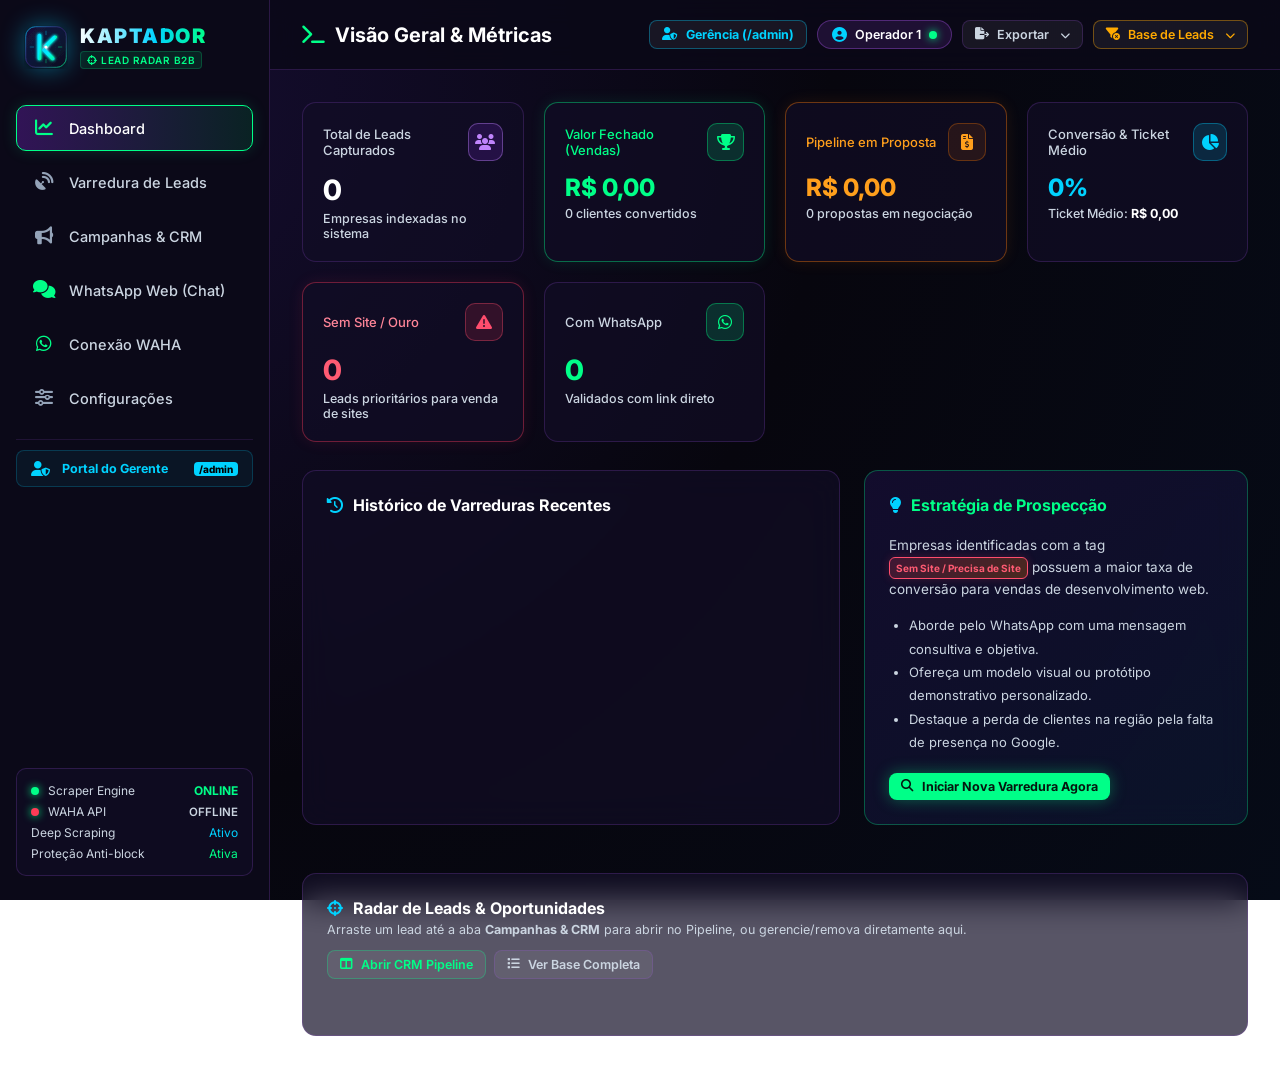
==== templates/index.html @ d781a533 "feat(chat): aprimoramento de busca de telefone e inicio rapido de conversa" ====
<!DOCTYPE html>
<html lang="pt-BR">
<head>
    <meta charset="UTF-8">
    <meta name="viewport" content="width=device-width, initial-scale=1.0, maximum-scale=1.0, user-scalable=no, viewport-fit=cover">
    <title>KAPTADOR | B2B Lead Harvester & Web Sales Engine</title>
    <link rel="icon" type="image/svg+xml" href="/static/img/kaptador-logo.svg">
    <!-- FontAwesome 6 -->
    <link rel="stylesheet" href="https://cdnjs.cloudflare.com/ajax/libs/font-awesome/6.5.1/css/all.min.css">
    <!-- Folha de estilo personalizada -->
    <link rel="stylesheet" href="/static/css/style.css">
</head>
<body>

    <!-- BARRA LATERAL DE NAVEGAÇÃO -->
    <aside class="sidebar">
        <div class="brand">
            <img src="/static/img/kaptador-logo.svg" alt="Logo KAPTADOR" class="brand-logo-img">
            <div class="brand-info">
                <h1>KAPTADOR</h1>
                <span class="brand-badge"><i class="fas fa-crosshairs"></i> LEAD RADAR B2B</span>
            </div>
        </div>

        <ul class="nav-menu">
            <li class="nav-item active" data-tab="dashboard">
                <i class="fas fa-chart-line"></i>
                <span>Dashboard</span>
            </li>
            <li class="nav-item" data-tab="scraper">
                <i class="fas fa-satellite-dish"></i>
                <span>Varredura de Leads</span>
            </li>
            <li class="nav-item" data-tab="campaigns">
                <i class="fas fa-bullhorn"></i>
                <span>Campanhas & CRM</span>
            </li>
            <li class="nav-item" data-tab="chat">
                <i class="fas fa-comments" style="color:var(--neon-green);"></i>
                <span>WhatsApp Web (Chat)</span>
                <span id="chat-nav-badge" style="display:none; margin-left:auto; background:var(--neon-green); color:#000; font-size:10px; font-weight:800; border-radius:10px; padding:1px 6px;">0</span>
            </li>
            <li class="nav-item" data-tab="whatsapp">
                <i class="fab fa-whatsapp" style="color:var(--neon-green);"></i>
                <span>Conexão WAHA</span>
            </li>
            <li class="nav-item" data-tab="settings">
                <i class="fas fa-sliders-h"></i>
                <span>Configurações</span>
            </li>
            <li style="margin-top: 10px; padding-top: 10px; border-top: 1px solid rgba(157,78,221,0.15);">
                <a href="/admin" style="display:flex; align-items:center; gap:12px; padding:10px 14px; color:var(--neon-cyan); text-decoration:none; border-radius:8px; font-weight:700; font-size:12.5px; background:rgba(0,210,255,0.06); border:1px solid rgba(0,210,255,0.2); transition:all 0.2s;" onmouseover="this.style.background='rgba(0,210,255,0.12)'" onmouseout="this.style.background='rgba(0,210,255,0.06)'">
                    <i class="fas fa-user-shield" style="font-size:15px;"></i>
                    <span>Portal do Gerente</span>
                    <span style="margin-left:auto; font-size:10px; background:var(--neon-cyan); color:#000; padding:1px 5px; border-radius:4px; font-weight:800;">/admin</span>
                </a>
            </li>
        </ul>

        <div class="sidebar-status">
            <div class="status-row">
                <span style="color:var(--text-secondary);"><span class="status-dot"></span> Scraper Engine</span>
                <strong style="color:var(--neon-green);">ONLINE</strong>
            </div>
            <div class="status-row">
                <span style="color:var(--text-secondary);"><span class="status-dot" id="waha-sidebar-dot" style="background:#ff3b57;"></span> WAHA API</span>
                <strong id="waha-sidebar-status" style="color:var(--text-secondary); font-size:11.5px; font-weight:600;">OFFLINE</strong>
            </div>
            <div class="status-row">
                <span style="color:var(--text-secondary);">Deep Scraping</span>
                <span style="color:var(--neon-cyan);">Ativo</span>
            </div>
            <div class="status-row">
                <span style="color:var(--text-secondary);">Proteção Anti-block</span>
                <span style="color:var(--neon-green);">Ativa</span>
            </div>
        </div>
    </aside>

    <!-- WRAPPER PRINCIPAL -->
    <div class="main-wrapper">
        
        <!-- TOPBAR -->
        <header class="topbar">
            <div class="page-title">
                <i class="fas fa-terminal"></i>
                <span id="page-title-text">Visão Geral & Métricas</span>
            </div>

            <div class="topbar-actions" style="display: flex; align-items: center; gap: 10px; flex-wrap: wrap;">
                <!-- LINK DIRETO PARA O PORTAL DO GERENTE (/admin) -->
                <a href="/admin" class="btn btn-secondary btn-sm" style="color:var(--neon-cyan); border-color:rgba(0,210,255,0.35); font-weight:700;" title="Acessar Interface do Gerente para gerenciar pessoas e operadores">
                    <i class="fas fa-user-shield"></i> Gerência (/admin)
                </a>

                <!-- PILULA DE OPERADOR ATIVO (CONTA DE USUÁRIO) -->
                <div class="user-pill" id="topbar-user-pill" onclick="openLoginModal()" title="Conta de Operador Ativa (Clique para alternar operador ou alterar senha)">
                    <i class="fas fa-user-circle" style="color:var(--neon-cyan); font-size:15px;"></i>
                    <span id="topbar-user-name">Operador 1</span>
                    <span class="user-status-dot" title="Sessão Ativa"></span>
                </div>

                <!-- DROPDOWN DE EXPORTAÇÃO -->
                <div class="dropdown-container">
                    <button type="button" class="btn btn-secondary btn-sm" onclick="toggleDropdown('export-top-dropdown')">
                        <i class="fas fa-file-export"></i> Exportar <i class="fas fa-chevron-down" style="font-size:10px; margin-left:3px;"></i>
                    </button>
                    <div id="export-top-dropdown" class="dropdown-content">
                        <button type="button" class="dropdown-item" onclick="exportLeads('excel'); closeAllDropdowns();">
                            <i class="fas fa-file-excel" style="color:var(--neon-green);"></i> Exportar Tudo (.xlsx)
                        </button>
                        <button type="button" class="dropdown-item" onclick="exportLeads('csv'); closeAllDropdowns();">
                            <i class="fas fa-file-csv" style="color:var(--neon-cyan);"></i> Exportar Tudo (.csv)
                        </button>
                        <div style="border-top:1px solid rgba(255,255,255,0.08); margin:4px 0;"></div>
                        <button type="button" class="dropdown-item success" onclick="exportClosedLeads('excel'); closeAllDropdowns();">
                            <i class="fas fa-trophy" style="color:var(--neon-green);"></i> <strong>Exportar Fechados (.xlsx)</strong>
                        </button>
                        <button type="button" class="dropdown-item success" onclick="exportClosedLeads('csv'); closeAllDropdowns();">
                            <i class="fas fa-trophy" style="color:var(--neon-cyan);"></i> <strong>Exportar Fechados (.csv)</strong>
                        </button>
                    </div>
                </div>

                <!-- DROPDOWN DE GESTÃO E LIMPEZA DE BASE -->
                <div class="dropdown-container">
                    <button type="button" class="btn btn-secondary btn-sm" style="color:#ffaa00; border-color:rgba(255,170,0,0.4);" onclick="toggleDropdown('cleanup-top-dropdown')">
                        <i class="fas fa-filter-circle-xmark"></i> Base de Leads <i class="fas fa-chevron-down" style="font-size:10px; margin-left:3px;"></i>
                    </button>
                    <div id="cleanup-top-dropdown" class="dropdown-content">
                        <button type="button" class="dropdown-item success" onclick="openCleanupModal('keep_closed'); closeAllDropdowns();">
                            <i class="fas fa-shield-alt" style="color:var(--neon-green);"></i> <strong>Salvar Só Fechados</strong> (Limpar outros)
                        </button>
                        <button type="button" class="dropdown-item" onclick="openCleanupModal('keep_new'); closeAllDropdowns();">
                            <i class="fas fa-sparkles" style="color:var(--neon-cyan);"></i> <strong>Manter Apenas Novos</strong>
                        </button>
                        <div style="border-top:1px solid rgba(255,255,255,0.08); margin:4px 0;"></div>
                        <button type="button" class="dropdown-item danger" onclick="openCleanupModal('all'); closeAllDropdowns();">
                            <i class="fas fa-trash-alt" style="color:#ff5b73;"></i> Limpar Todos os Leads
                        </button>
                    </div>
                </div>
            </div>
        </header>

        <!-- CONTAINER PRINCIPAL DAS TELAS -->
        <main class="content-container">

            <!-- 1. ABA DASHBOARD -->
            <section id="tab-dashboard" class="tab-content active">
                <!-- GRID DE MÉTRICAS -->
                <div class="stats-grid" style="grid-template-columns: repeat(auto-fit, minmax(210px, 1fr));">
                    <div class="stat-card">
                        <div class="stat-card-header">
                            <span class="stat-label">Total de Leads Capturados</span>
                            <div class="stat-icon purple"><i class="fas fa-users"></i></div>
                        </div>
                        <div class="stat-value" id="stat-total-leads">0</div>
                        <div class="stat-desc">Empresas indexadas no sistema</div>
                    </div>

                    <!-- CARD DE VALOR DOS FECHADOS / FATURAMENTO -->
                    <div class="stat-card" style="border-color: rgba(0, 255, 136, 0.4); box-shadow: 0 0 15px rgba(0, 255, 136, 0.1);">
                        <div class="stat-card-header">
                            <span class="stat-label" style="color:var(--neon-green);">Valor Fechado (Vendas)</span>
                            <div class="stat-icon green"><i class="fas fa-trophy"></i></div>
                        </div>
                        <div class="stat-value" id="stat-total-fechado-valor" style="color:var(--neon-green); font-size: 24px;">R$ 0,00</div>
                        <div class="stat-desc">
                            <span id="stat-leads-fechado-count">0</span> clientes convertidos
                        </div>
                    </div>

                    <!-- CARD DE PIPELINE EM PROPOSTA -->
                    <div class="stat-card" style="border-color: rgba(255, 123, 0, 0.4); box-shadow: 0 0 15px rgba(255, 123, 0, 0.1);">
                        <div class="stat-card-header">
                            <span class="stat-label" style="color:var(--alert-orange);">Pipeline em Proposta</span>
                            <div class="stat-icon red" style="background: rgba(255, 123, 0, 0.1); border-color: rgba(255, 123, 0, 0.3);"><i class="fas fa-file-invoice-dollar" style="color:var(--alert-orange);"></i></div>
                        </div>
                        <div class="stat-value" id="stat-total-proposta-valor" style="color:var(--alert-orange); font-size: 24px;">R$ 0,00</div>
                        <div class="stat-desc">
                            <span id="stat-leads-proposta-count">0</span> propostas em negociação
                        </div>
                    </div>

                    <!-- TAXA DE CONVERSÃO & TICKET MÉDIO -->
                    <div class="stat-card">
                        <div class="stat-card-header">
                            <span class="stat-label">Conversão & Ticket Médio</span>
                            <div class="stat-icon cyan"><i class="fas fa-chart-pie"></i></div>
                        </div>
                        <div class="stat-value" id="stat-conversion-rate" style="color:var(--neon-cyan); font-size: 24px;">0%</div>
                        <div class="stat-desc">
                            Ticket Médio: <strong id="stat-avg-ticket" style="color:#fff;">R$ 0,00</strong>
                        </div>
                    </div>

                    <div class="stat-card" style="border-color: rgba(255, 59, 87, 0.4); box-shadow: 0 0 15px rgba(255, 59, 87, 0.1);">
                        <div class="stat-card-header">
                            <span class="stat-label" style="color:#ff8598;">Sem Site / Ouro</span>
                            <div class="stat-icon red"><i class="fas fa-exclamation-triangle"></i></div>
                        </div>
                        <div class="stat-value" id="stat-no-website" style="color:#ff5b73;">0</div>
                        <div class="stat-desc">Leads prioritários para venda de sites</div>
                    </div>

                    <div class="stat-card">
                        <div class="stat-card-header">
                            <span class="stat-label">Com WhatsApp</span>
                            <div class="stat-icon green"><i class="fab fa-whatsapp"></i></div>
                        </div>
                        <div class="stat-value" id="stat-with-whatsapp" style="color:var(--neon-green);">0</div>
                        <div class="stat-desc">Validados com link direto</div>
                    </div>
                </div>

                <div style="display: grid; grid-template-columns: 1.4fr 1fr; gap: 24px;">
                    <!-- HISTÓRICO DE VARREDURAS -->
                    <div class="card">
                        <div class="card-header">
                            <div class="card-title">
                                <i class="fas fa-history"></i> Histórico de Varreduras Recentes
                            </div>
                        </div>
                        <div id="recent-scans-list">
                            <!-- Injetado via JS -->
                        </div>
                    </div>

                    <!-- CARD DE ORIENTAÇÃO DE PROSPECÇÃO -->
                    <div class="card" style="background: linear-gradient(145deg, rgba(22, 14, 52, 0.8), rgba(11, 21, 45, 0.8)); border-color: rgba(0, 255, 136, 0.3);">
                        <div class="card-header">
                            <div class="card-title" style="color: var(--neon-green);">
                                <i class="fas fa-lightbulb"></i> Estratégia de Prospecção
                            </div>
                        </div>
                        <p style="font-size: 13.5px; line-height: 1.6; color: var(--text-secondary); margin-bottom: 14px;">
                            Empresas identificadas com a tag <span class="badge-no-site" style="font-size:10px; padding:2px 6px;">Sem Site / Precisa de Site</span> possuem a maior taxa de conversão para vendas de desenvolvimento web.
                        </p>
                        <ul style="font-size: 13px; color: var(--text-secondary); line-height: 1.8; padding-left: 20px;">
                            <li>Aborde pelo WhatsApp com uma mensagem consultiva e objetiva.</li>
                            <li>Ofereça um modelo visual ou protótipo demonstrativo personalizado.</li>
                            <li>Destaque a perda de clientes na região pela falta de presença no Google.</li>
                        </ul>
                        <div style="margin-top: 18px;">
                            <button class="btn btn-neon btn-sm" onclick="document.querySelector('[data-tab=\'scraper\']').click()">
                                <i class="fas fa-search"></i> Iniciar Nova Varredura Agora
                            </button>
                        </div>
                    </div>
                </div>

                <!-- RADAR DE LEADS & ACESSO RÁPIDO AO PIPELINE (ARRASTAR PARA O CRM / GERENCIAR / REMOVER) -->
                <div class="card" style="margin-top: 24px;">
                    <div class="card-header" style="display:flex; justify-content:space-between; align-items:center; flex-wrap:wrap; gap:12px;">
                        <div>
                            <div class="card-title">
                                <i class="fas fa-crosshairs" style="color:var(--neon-cyan);"></i> Radar de Leads & Oportunidades
                            </div>
                            <span style="font-size: 12.5px; color: var(--text-secondary);">
                                Arraste um lead até a aba <strong>Campanhas & CRM</strong> para abrir no Pipeline, ou gerencie/remova diretamente aqui.
                            </span>
                        </div>
                        <div style="display:flex; gap:8px; align-items:center;">
                            <button type="button" class="btn btn-secondary btn-sm" onclick="switchTab('campaigns')" style="color:var(--neon-green); border-color:rgba(0,255,136,0.3);">
                                <i class="fas fa-columns"></i> Abrir CRM Pipeline
                            </button>
                            <button type="button" class="btn btn-secondary btn-sm" onclick="switchTab('scraper')">
                                <i class="fas fa-list"></i> Ver Base Completa
                            </button>
                        </div>
                    </div>
                    
                    <div id="dashboard-leads-grid" class="dashboard-leads-container">
                        <!-- Injetado dinamicamente via JS -->
                    </div>
                </div>
            </section>

            <!-- 2. ABA VARREDURA DE LEADS -->
            <section id="tab-scraper" class="tab-content">
                <!-- FORMULÁRIO DE BUSCA -->
                <div class="card">
                    <div class="card-header">
                        <div class="card-title">
                            <i class="fas fa-crosshairs"></i> Configuração da Varredura de Mercado
                        </div>
                        <span style="font-size: 12px; color: var(--neon-green); font-family: var(--font-mono);">
                            <i class="fas fa-network-wired"></i> Deep Scraping Ativo
                        </span>
                    </div>

                    <form id="scan-form">
                        <div class="search-form-grid" style="grid-template-columns: 1fr 140px 1.1fr 110px 160px;">
                            <div class="form-group">
                                <label class="form-label" for="niche-input">
                                    <i class="fas fa-tag"></i> Nicho de Mercado
                                </label>
                                <input type="text" id="niche-input" class="form-control" placeholder="ex: Academias, Clínicas, Advogados" required>
                            </div>

                            <div class="form-group">
                                <label class="form-label" for="cep-input">
                                    <i class="fas fa-mail-bulk" style="color:var(--neon-cyan);"></i> CEP (Opcional)
                                </label>
                                <input type="text" id="cep-input" class="form-control" placeholder="12245-000" maxlength="9" inputmode="numeric" pattern="[0-9]*">
                            </div>

                            <div class="form-group">
                                <label class="form-label" for="location-input">
                                    <i class="fas fa-map-marker-alt"></i> Cidade / Estado
                                </label>
                                <input type="text" id="location-input" class="form-control" placeholder="ex: São José dos Campos - SP" required>
                            </div>

                            <div class="form-group">
                                <label class="form-label" for="max-leads-select">
                                    <i class="fas fa-list-ol"></i> Qtd.
                                </label>
                                <select id="max-leads-select" class="form-control">
                                    <option value="10">10</option>
                                    <option value="15" selected>15</option>
                                    <option value="25">25</option>
                                    <option value="40">40</option>
                                </select>
                            </div>

                            <div class="form-group">
                                <button type="submit" id="start-scan-btn" class="btn btn-neon" style="height: 45px; width: 100%;">
                                    <i class="fas fa-bolt"></i> VARREDURA
                                </button>
                            </div>
                        </div>

                        <!-- BADGE DE RESOLUÇÃO DO CEP / CIDADE -->
                        <div id="cep-resolved-badge" style="display:none; margin-top: 12px; padding: 8px 12px; background: rgba(0, 255, 136, 0.1); border: 1px solid rgba(0, 255, 136, 0.3); border-radius: 8px; font-size: 12.5px; color: var(--neon-green);">
                            <i class="fas fa-check-circle"></i> <span id="cep-resolved-text"></span>
                        </div>
                    </form>

                    <!-- OPÇÃO DE IMPORTAR DIRETO DO INSTANT DATA SCRAPER -->
                    <div style="margin-top: 14px; padding-top: 12px; border-top: 1px dashed rgba(157, 78, 221, 0.2); display: flex; align-items: center; justify-content: space-between;">
                        <span style="font-size: 12.5px; color: var(--text-secondary);">
                            <i class="fas fa-file-import" style="color:var(--neon-cyan);"></i> Já raspou no Chrome com o <strong>Instant Data Scraper</strong>?
                        </span>
                        <button type="button" class="btn btn-secondary btn-sm" onclick="openImportModal()">
                            <i class="fas fa-paste"></i> Colar ou Importar CSV do Instant Data Scraper
                        </button>
                    </div>

                    <!-- PAINEL DE PROGRESSO EM TEMPO REAL -->
                    <div id="progress-panel" class="progress-panel">
                        <div class="progress-header">
                            <div id="progress-status-text" class="progress-status-text">
                                <i class="fas fa-satellite-dish fa-spin"></i> Inicializando radar de varredura...
                            </div>
                            <div id="progress-percent-text" class="progress-percent">0%</div>
                        </div>

                        <div class="progress-bar-container">
                            <div id="progress-bar-fill" class="progress-bar-fill"></div>
                        </div>

                        <!-- TERMINAL DE LOGS -->
                        <div id="terminal-logs" class="terminal-console">
                            <!-- Linhas inseridas pelo SSE -->
                        </div>
                    </div>
                </div>

                <!-- TABELA DE RESULTADOS DOS LEADS -->
                <div class="card">
                    <div class="card-header">
                        <div class="card-title">
                            <i class="fas fa-table"></i> Leads Capturados
                            <span id="table-count-badge" class="brand-badge" style="margin-left: 8px;">0 encontrados</span>
                        </div>
                        <div style="display: flex; gap: 8px; flex-wrap: wrap;">
                            <button class="btn btn-secondary btn-sm" style="color:var(--neon-cyan); border-color: rgba(0, 210, 255, 0.4);" onclick="openExecutiveReportModal()">
                                <i class="fas fa-file-invoice"></i> Relatório Executivo
                            </button>
                            <button class="btn btn-secondary btn-sm" style="color:var(--neon-green); border-color: rgba(0, 255, 136, 0.4);" onclick="exportClosedLeads('excel')">
                                <i class="fas fa-trophy"></i> Exportar Fechados
                            </button>
                            <button class="btn btn-secondary btn-sm" onclick="exportLeads('excel')">
                                <i class="fas fa-file-excel"></i> Exportar Tudo
                            </button>
                            <button class="btn btn-secondary btn-sm" style="color:#ffaa00; border-color: rgba(255, 170, 0, 0.4);" onclick="openCleanupModal('keep_closed')">
                                <i class="fas fa-shield-alt"></i> Salvar Só Fechados
                            </button>
                            <button class="btn btn-secondary btn-sm" style="color:#ff5b73; border-color: rgba(255, 91, 115, 0.4);" onclick="openCleanupModal('all')">
                                <i class="fas fa-trash-alt"></i> Limpar Dados
                            </button>
                        </div>
                    </div>

                    <!-- BARRA DE FILTROS E PESQUISA -->
                    <div class="table-filters-bar">
                        <div class="filter-buttons" style="flex-wrap: wrap;">
                            <button class="filter-btn active" data-filter="all">Todos os Leads</button>
                            <button class="filter-btn" data-filter="no-site" style="border-color: rgba(255, 59, 87, 0.4);">
                                <i class="fas fa-fire" style="color:var(--alert-red);"></i> Sem Site
                            </button>
                            <button class="filter-btn" data-filter="whatsapp">
                                <i class="fab fa-whatsapp" style="color:var(--neon-green);"></i> Com WhatsApp
                            </button>
                            <button class="filter-btn" data-filter="proposta" style="border-color: rgba(255, 123, 0, 0.4);">
                                <i class="fas fa-file-invoice-dollar" style="color:var(--alert-orange);"></i> Em Proposta
                            </button>
                            <button class="filter-btn" data-filter="fechado" style="border-color: rgba(0, 255, 136, 0.4);">
                                <i class="fas fa-trophy" style="color:var(--neon-green);"></i> Fechados
                            </button>
                            <button class="filter-btn" data-filter="my-leads" style="border-color: rgba(0, 210, 255, 0.4);">
                                <i class="fas fa-user-check" style="color:var(--neon-cyan);"></i> Meus Leads
                            </button>
                            <button class="filter-btn" data-filter="photos">
                                <i class="fas fa-camera" style="color:var(--neon-cyan);"></i> Com Fotos
                            </button>
                            <button class="filter-btn" data-filter="email">
                                <i class="fas fa-envelope" style="color:var(--neon-cyan);"></i> Com E-mail
                            </button>
                            <select id="table-operator-filter" class="form-control" style="width: auto; padding: 4px 8px; font-size: 11.5px; height: 32px;" onchange="applyFiltersAndRender()">
                                <option value="all">👤 Todos Operadores</option>
                            </select>
                        </div>

                        <div class="search-box">
                            <i class="fas fa-search"></i>
                            <input type="text" id="table-search-input" placeholder="Filtrar por nome, telefone, valor ou operador...">
                        </div>
                    </div>

                    <!-- BARRA DE AÇÕES EM MASSA -->
                    <div id="table-bulk-bar" style="display: flex; align-items: center; justify-content: space-between; padding: 10px 16px; background: rgba(0, 255, 136, 0.05); border: 1px solid rgba(0, 255, 136, 0.2); border-radius: 8px; margin-bottom: 12px;">
                        <div style="display: flex; align-items: center; gap: 12px; font-size: 13px;">
                            <span style="color: var(--text-secondary);">Selecionados: <strong id="selected-leads-count" style="color: var(--neon-green); font-size: 14px;">0</strong></span>
                            <button type="button" class="btn btn-secondary btn-sm" onclick="selectAllLeads(true)">
                                <i class="fas fa-check-square"></i> Marcar Todos
                            </button>
                            <button type="button" class="btn btn-secondary btn-sm" onclick="selectAllLeads(false)">
                                <i class="fas fa-square"></i> Desmarcar
                            </button>
                        </div>
                        <div style="display: flex; gap: 10px;">
                            <button type="button" id="btn-bulk-whatsapp" class="btn btn-neon btn-sm" onclick="handleBulkSendAction(this)">
                                <i class="fab fa-whatsapp"></i> Disparar WhatsApp em Massa (<span id="bulk-btn-count">0</span>)
                            </button>
                        </div>
                    </div>

                    <!-- TABELA (DESKTOP) -->
                    <div class="leads-table-container">
                        <table class="leads-table">
                            <thead>
                                <tr>
                                    <th style="width: 40px; text-align: center;">
                                        <input type="checkbox" id="th-select-all" class="lead-select-checkbox" onchange="toggleSelectAllRows(this)" title="Selecionar Todos">
                                    </th>
                                    <th>Empresa</th>
                                    <th>WhatsApp</th>
                                    <th>Telefone</th>
                                    <th>Valor (R$)</th>
                                    <th>Responsável</th>
                                    <th>Site Oficial</th>
                                    <th>Google / Maps</th>
                                    <th>Ações</th>
                                </tr>
                            </thead>
                            <tbody id="leads-table-body">
                                <!-- Injetado via JS -->
                            </tbody>
                        </table>
                    </div>

                    <!-- CARDS DE LEADS PARA CELULAR (MOBILE) -->
                    <div id="leads-mobile-cards" class="leads-mobile-cards-container">
                        <!-- Injetado via JS no mobile -->
                    </div>
                </div>
            </section>

            <!-- 3. ABA CAMPANHAS / CRM -->
            <section id="tab-campaigns" class="tab-content">
                <div class="card">
                    <div class="card-header">
                        <div class="card-title">
                            <i class="fas fa-columns"></i> Pipeline de Prospecção & Vendas (CRM Kanban)
                        </div>
                        <span style="font-size: 13px; color: var(--text-secondary);">
                            Gerencie valores de fechamento, propostas e atribuição de leads entre os 2 operadores.
                        </span>
                    </div>

                    <!-- STRIP DE KPIS FINANCEIROS NO CRM KANBAN -->
                    <div class="kanban-financial-strip">
                        <div class="kanban-fin-card" style="border-left: 4px solid var(--neon-green);">
                            <div>
                                <div class="kanban-fin-label">Vendas Fechadas (Receita)</div>
                                <div class="kanban-fin-val" id="kanban-total-fechado" style="color:var(--neon-green);">R$ 0,00</div>
                            </div>
                            <i class="fas fa-trophy" style="font-size: 24px; color: var(--neon-green); opacity: 0.8;"></i>
                        </div>
                        <div class="kanban-fin-card" style="border-left: 4px solid var(--alert-orange);">
                            <div>
                                <div class="kanban-fin-label">Pipeline em Proposta</div>
                                <div class="kanban-fin-val" id="kanban-total-proposta" style="color:var(--alert-orange);">R$ 0,00</div>
                            </div>
                            <i class="fas fa-file-invoice-dollar" style="font-size: 24px; color: var(--alert-orange); opacity: 0.8;"></i>
                        </div>
                        <div class="kanban-fin-card" style="border-left: 4px solid var(--neon-cyan);">
                            <div>
                                <div class="kanban-fin-label">Ticket Médio dos Fechados</div>
                                <div class="kanban-fin-val" id="kanban-avg-ticket" style="color:var(--neon-cyan);">R$ 0,00</div>
                            </div>
                            <i class="fas fa-calculator" style="font-size: 24px; color: var(--neon-cyan); opacity: 0.8;"></i>
                        </div>
                        <div class="kanban-fin-card" style="border-left: 4px solid var(--purple-light);">
                            <div>
                                <div class="kanban-fin-label">Taxa de Conversão</div>
                                <div class="kanban-fin-val" id="kanban-conversion-rate" style="color:#c084fc;">0%</div>
                            </div>
                            <i class="fas fa-chart-line" style="font-size: 24px; color: var(--purple-light); opacity: 0.8;"></i>
                        </div>
                    </div>

                    <!-- BARRA DE PESQUISA & FILTROS DO KANBAN -->
                    <div style="display: flex; gap: 12px; align-items: center; justify-content: space-between; flex-wrap: wrap; margin-bottom: 14px;">
                        <div style="display: flex; gap: 10px; align-items: center; flex: 1; min-width: 260px;">
                            <div style="position: relative; flex: 1; max-width: 320px;">
                                <i class="fas fa-search" style="position: absolute; left: 12px; top: 11px; color: var(--text-secondary); font-size: 13px;"></i>
                                <input type="text" id="kanban-search-input" class="form-control" style="padding-left: 36px; font-size: 13px;" placeholder="Buscar empresa no Kanban..." oninput="filterKanbanCards()">
                            </div>
                            <select id="kanban-operator-filter" class="form-control" style="width: auto; font-size: 12.5px; padding: 7px 12px;" onchange="filterKanbanCards()">
                                <option value="all">Todos os Operadores</option>
                            </select>
                            <button type="button" id="kanban-btn-no-site" class="btn btn-secondary btn-sm" onclick="toggleKanbanNoSiteFilter()" style="font-size: 12px;">
                                <i class="fas fa-filter"></i> Só Sem Site
                            </button>
                        </div>
                        <div style="font-size: 12px; color: var(--text-secondary); font-weight: 500; display: flex; align-items: center; gap: 6px;">
                            <i class="fas fa-info-circle" style="color:var(--neon-cyan);"></i>
                            <span>Arraste os cards entre as colunas do funil ou para a lixeira.</span>
                        </div>
                    </div>

                    <!-- ZONA DE REMOÇÃO VIA DRAG AND DROP -->
                    <div id="kanban-trash-dropzone" class="kanban-trash-zone" 
                         ondragover="onTrashDragOver(event)" 
                         ondragleave="onTrashDragLeave(event)" 
                         ondrop="onTrashDrop(event)">
                        <i class="fas fa-trash-alt"></i>
                        <span>Arraste um lead até aqui para <strong>Remover da Lista</strong></span>
                    </div>

                    <div id="kanban-container" class="kanban-grid">
                        <!-- Colunas injetadas via JS -->
                    </div>
                </div>
            </section>

            <!-- 3.5. ABA WHATSAPP WEB & CENTRAL MULTI-CANAL -->
            <section id="tab-chat" class="tab-content">
                <div class="whatsapp-web-container">
                    <!-- COLUNA LATERAL DE CONVERSAS (WHATSAPP WEB LIST) -->
                    <aside class="chat-sidebar">
                        <!-- BARRA SUPERIOR DO OPERADOR -->
                        <div class="chat-sidebar-header">
                            <div style="display:flex; align-items:center; gap:10px;">
                                <div class="chat-user-avatar">
                                    <i class="fas fa-user-tie"></i>
                                    <span class="chat-status-dot online" title="Operador Conectado"></span>
                                </div>
                                <div>
                                    <div style="font-weight:700; font-size:13.5px; color:#fff;" id="chat-current-operator">Operador</div>
                                    <div style="font-size:11px; color:var(--neon-green); display:flex; align-items:center; gap:4px;">
                                        <span id="chat-waha-indicator">🟢 WAHA Pronto</span>
                                    </div>
                                </div>
                            </div>
                            <div style="display:flex; gap:6px; align-items:center;">
                                <button type="button" class="btn btn-neon btn-sm" onclick="openNewChatModal()" title="Iniciar Conversa com Qualquer Número (Seu número, esposa, etc.)" style="font-weight:700; padding:6px 12px; font-size:12px;">
                                    <i class="fas fa-plus"></i> Nova Conversa
                                </button>
                                <button type="button" class="btn btn-secondary btn-icon" onclick="loadChatConversations()" title="Recarregar Conversas" style="width:34px; height:34px; padding:0;">
                                    <i class="fas fa-sync-alt"></i>
                                </button>
                            </div>
                        </div>

                        <!-- BARRA DE PESQUISA -->
                        <div class="chat-search-bar">
                            <div class="chat-search-input-wrapper">
                                <i class="fas fa-search" style="color:var(--text-secondary);"></i>
                                <input type="text" id="chat-search-input" placeholder="Buscar conversa, empresa ou número..." oninput="handleChatSearch(this.value)" onkeydown="handleChatSearchKeyDown(event, this.value)">
                                <button type="button" id="chat-search-clear" onclick="clearChatSearch()" style="display:none; background:none; border:none; color:var(--text-secondary); cursor:pointer;"><i class="fas fa-times"></i></button>
                            </div>
                        </div>

                        <!-- FILTROS RÁPIDOS EM PÍLULAS -->
                        <div class="chat-filter-pills">
                            <button type="button" class="chat-filter-pill active" onclick="setChatFilter('all', this)">Todos (<span id="chat-count-all">0</span>)</button>
                            <button type="button" class="chat-filter-pill" onclick="setChatFilter('has_messages', this)">Conversas (<span id="chat-count-messages">0</span>)</button>
                            <button type="button" class="chat-filter-pill" onclick="setChatFilter('whatsapp', this)"><i class="fab fa-whatsapp" style="color:var(--neon-green);"></i> WA</button>
                            <button type="button" class="chat-filter-pill" onclick="setChatFilter('email', this)"><i class="fas fa-envelope" style="color:var(--neon-cyan);"></i> E-mail</button>
                            <button type="button" class="chat-filter-pill" onclick="setChatFilter('clients', this)">🏆 Fechados</button>
                        </div>

                        <!-- LISTA DE CONVERSAS (SCROLLABLE) -->
                        <div class="chat-conversation-list" id="chat-conversation-list">
                            <!-- Injetado dinamicamente via JS -->
                            <div style="text-align:center; padding:40px 10px; color:var(--text-secondary);">
                                <i class="fas fa-spinner fa-spin" style="font-size:24px; color:var(--neon-green);"></i>
                                <div style="margin-top:10px; font-size:13px;">Carregando conversas do CRM...</div>
                            </div>
                        </div>
                    </aside>

                    <!-- ÁREA PRINCIPAL DO CHAT -->
                    <main class="chat-main-area">
                        <!-- ESTADO VAZIO (NENHUM CHAT SELECIONADO) -->
                        <div id="chat-empty-state" class="chat-empty-state">
                            <div class="chat-empty-graphic">
                                <div class="empty-icon-circle whatsapp"><i class="fab fa-whatsapp"></i></div>
                                <div class="empty-icon-circle email"><i class="fas fa-envelope"></i></div>
                                <div class="empty-icon-circle web"><i class="fas fa-globe"></i></div>
                            </div>
                            <h2 style="font-size:21px; font-weight:800; color:#fff; margin-bottom:8px;">WhatsApp Web & Central Multi-Canal</h2>
                            <p style="color:var(--text-secondary); max-width:460px; font-size:13.5px; line-height:1.55; margin-bottom:20px;">
                                Selecione um lead na coluna à esquerda para iniciar ou continuar o atendimento. Você pode alternar livremente entre <strong>WhatsApp Web</strong>, <strong>E-mail</strong> e <strong>Formulário do Site</strong>.
                            </p>
                            <div style="display:flex; gap:12px; flex-wrap:wrap; justify-content:center;">
                                <button type="button" class="btn btn-whatsapp" onclick="focusFirstChat()">
                                    <i class="fab fa-whatsapp"></i> Conversar com o 1º Lead
                                </button>
                                <button type="button" class="btn btn-secondary" onclick="openNewChatModal()">
                                    <i class="fas fa-phone-alt"></i> Conversar com Qualquer Número
                                </button>
                            </div>
                        </div>

                        <!-- PAINEL DE CONVERSA ATIVA -->
                        <div id="chat-active-panel" class="chat-active-panel" style="display:none;">
                            <!-- CABEÇALHO DO CHAT -->
                            <header class="chat-header">
                                <div style="display:flex; align-items:center; gap:12px; min-width:0;">
                                    <div class="chat-header-avatar" id="chat-lead-avatar">EA</div>
                                    <div style="min-width:0;">
                                        <div style="display:flex; align-items:center; gap:8px;">
                                            <h3 id="chat-lead-name" style="font-size:15px; font-weight:700; color:#fff; margin:0; white-space:nowrap; overflow:hidden; text-overflow:ellipsis;">Empresa</h3>
                                            <span id="chat-lead-crm-badge" class="chat-crm-badge">Novo</span>
                                        </div>
                                        <div style="display:flex; align-items:center; gap:10px; font-size:12px; color:var(--text-secondary); margin-top:2px;">
                                            <span id="chat-lead-phone" style="font-family:var(--font-mono); color:var(--neon-green); font-weight:600;"><i class="fab fa-whatsapp"></i> --</span>
                                            <span id="chat-lead-category" style="color:var(--neon-cyan);">--</span>
                                            <span id="chat-lead-deal" style="color:var(--neon-green); font-weight:700; display:none;"><i class="fas fa-coins"></i> R$ 0,00</span>
                                        </div>
                                    </div>
                                </div>

                                <!-- AÇÕES DO CABEÇALHO -->
                                <div style="display:flex; align-items:center; gap:8px; margin-left:auto;">
                                    <button type="button" class="btn btn-secondary btn-sm" onclick="openLeadModalFromChat()" title="Ver ficha completa do Lead">
                                        <i class="fas fa-id-card"></i> Ficha CRM
                                    </button>
                                    <button type="button" class="btn btn-secondary btn-sm" onclick="simulateClientReply()" title="Simular resposta de cliente (teste)" style="border-color:rgba(0,210,255,0.4); color:var(--neon-cyan);">
                                        <i class="fas fa-reply"></i> Simular Resposta
                                    </button>
                                </div>
                            </header>

                            <!-- BARRA SELETORA DE CANAL DE ENVIO (CENTRAL MULTI-CANAL) -->
                            <div class="channel-switcher-bar">
                                <div class="channel-tabs-group">
                                    <span class="channel-label"><i class="fas fa-exchange-alt"></i> Canal de Envio:</span>
                                    <button type="button" class="channel-tab-btn active" id="channel-btn-whatsapp" onclick="setChatChannel('whatsapp')">
                                        <i class="fab fa-whatsapp"></i> WhatsApp (WAHA)
                                    </button>
                                    <button type="button" class="channel-tab-btn" id="channel-btn-email" onclick="setChatChannel('email')">
                                        <i class="fas fa-envelope"></i> E-mail (SMTP)
                                    </button>
                                    <button type="button" class="channel-tab-btn" id="channel-btn-site" onclick="setChatChannel('site')">
                                        <i class="fas fa-globe"></i> Formulário do Site
                                    </button>
                                </div>
                                <div class="channel-status-pill" id="chat-channel-status-pill">
                                    <i class="fab fa-whatsapp" style="color:var(--neon-green);"></i> WAHA Ativo
                                </div>
                            </div>

                            <!-- ÁREA DE HISTÓRICO DE MENSAGENS (WHATSAPP WEB THREAD) -->
                            <div class="chat-thread-wrapper" id="chat-thread-wrapper">
                                <div class="chat-messages-container" id="chat-messages-container">
                                    <!-- Mensagens injetadas via JS -->
                                </div>
                            </div>

                            <!-- BARRA DE SCRIPTS RÁPIDOS & VARIÁVEIS -->
                            <div class="chat-scripts-bar">
                                <div class="chat-vars-group">
                                    <span style="font-size:11px; font-weight:700; color:var(--text-secondary); text-transform:uppercase;">Inserir:</span>
                                    <button type="button" class="chat-var-tag" onclick="insertChatVar('{nome}')">{nome}</button>
                                    <button type="button" class="chat-var-tag" onclick="insertChatVar('{empresa}')">{empresa}</button>
                                    <button type="button" class="chat-var-tag" onclick="insertChatVar('{localizacao}')">{localizacao}</button>
                                    <button type="button" class="chat-var-tag" onclick="insertChatVar('{nicho}')">{nicho}</button>
                                </div>
                                <div class="chat-templates-group">
                                    <span style="font-size:11px; font-weight:700; color:var(--text-secondary); text-transform:uppercase;">Pitch:</span>
                                    <button type="button" class="chat-template-btn" onclick="applyChatTemplate('contato')">1º Contato</button>
                                    <button type="button" class="chat-template-btn" onclick="applyChatTemplate('follow1')">Follow 1</button>
                                    <button type="button" class="chat-template-btn" onclick="applyChatTemplate('follow2')">Follow 2</button>
                                    <button type="button" class="chat-template-btn" onclick="applyChatTemplate('proposta')">Proposta</button>
                                </div>
                            </div>

                            <!-- COMPOSITOR MULTI-CANAL -->
                            <div class="chat-composer-container">
                                <!-- COMPOSITOR: WHATSAPP -->
                                <div id="composer-whatsapp" class="composer-channel-view active">
                                    <div class="composer-input-row">
                                        <textarea id="chat-wa-input" class="chat-textarea" placeholder="Digite uma mensagem para enviar via WhatsApp Web (Enter envia, Shift+Enter quebra linha)..." rows="2" onkeydown="handleChatInputKey(event)"></textarea>
                                        <button type="button" id="btn-send-wa" class="btn btn-whatsapp chat-send-btn" onclick="sendChatMessage()">
                                            <i class="fab fa-whatsapp"></i> <span>Enviar</span>
                                        </button>
                                    </div>
                                </div>

                                <!-- COMPOSITOR: E-MAIL (SMTP) -->
                                <div id="composer-email" class="composer-channel-view" style="display:none;">
                                    <div style="display:grid; grid-template-columns: 2fr 1fr; gap:10px; margin-bottom:8px;">
                                        <input type="text" id="chat-email-subject" class="form-control" placeholder="Assunto do E-mail (ex: Proposta para {empresa})...">
                                        <input type="text" id="chat-email-recipient" class="form-control" placeholder="E-mail de destino...">
                                    </div>
                                    <div class="composer-input-row">
                                        <textarea id="chat-email-body" class="chat-textarea" placeholder="Corpo do e-mail..." rows="3"></textarea>
                                        <div style="display:flex; flex-direction:column; gap:6px;">
                                            <button type="button" id="btn-send-email" class="btn btn-neon chat-send-btn" onclick="sendChatMessage()">
                                                <i class="fas fa-paper-plane"></i> <span>Enviar SMTP</span>
                                            </button>
                                            <button type="button" class="btn btn-secondary btn-sm" onclick="openMailtoClient()" title="Abrir no cliente de e-mail local (Gmail / Outlook)">
                                                <i class="fas fa-external-link-alt"></i> Mailto
                                            </button>
                                        </div>
                                    </div>
                                </div>

                                <!-- COMPOSITOR: SITE & FORMULÁRIO -->
                                <div id="composer-site" class="composer-channel-view" style="display:none;">
                                    <div style="background:rgba(0,210,255,0.06); border:1px solid rgba(0,210,255,0.25); border-radius:8px; padding:10px 14px; margin-bottom:8px; display:flex; justify-content:space-between; align-items:center; flex-wrap:wrap; gap:8px;">
                                        <div>
                                            <span style="font-size:12px; color:var(--text-secondary);">Site Oficial do Lead:</span>
                                            <strong id="chat-site-url-text" style="color:var(--neon-cyan); margin-left:6px; font-family:var(--font-mono); font-size:13px;">Não informado</strong>
                                        </div>
                                        <div style="display:flex; gap:8px;">
                                            <a id="chat-site-external-link" href="#" target="_blank" class="btn btn-secondary btn-sm" style="color:var(--neon-cyan); border-color:rgba(0,210,255,0.4);">
                                                <i class="fas fa-external-link-alt"></i> Acessar Site do Lead
                                            </a>
                                        </div>
                                    </div>
                                    <div class="composer-input-row">
                                        <textarea id="chat-site-body" class="chat-textarea" placeholder="Mensagem enviada pelo formulário de contato do site..." rows="2"></textarea>
                                        <button type="button" id="btn-send-site" class="btn btn-neon chat-send-btn" onclick="sendChatMessage()" style="border-color:var(--neon-cyan); color:var(--neon-cyan);">
                                            <i class="fas fa-clipboard-check"></i> <span>Registrar Envio</span>
                                        </button>
                                    </div>
                                </div>
                            </div>
                        </div>
                    </main>
                </div>
            </section>

            <!-- 4. ABA WHATSAPP LOCAL & AUTOMAÇÃO WAHA -->
            <section id="tab-whatsapp" class="tab-content">
                <!-- CABEÇALHO DO MÓDULO -->
                <div class="card" style="margin-bottom: 24px;">
                    <div style="display: flex; align-items: center; justify-content: space-between; flex-wrap: wrap; gap: 16px;">
                        <div>
                            <div style="display: flex; align-items: center; gap: 10px; margin-bottom: 4px;">
                                <i class="fab fa-whatsapp" style="font-size: 26px; color: var(--neon-green);"></i>
                                <h2 style="font-size: 20px; font-weight: 800; color: #fff;">Central de Automação WhatsApp (WAHA)</h2>
                            </div>
                            <p style="color: var(--text-secondary); font-size: 13px;">
                                Integração com a WhatsApp HTTP API (devlikeapro/waha), disparo individual e campanhas em massa com motor anti-banimento.
                            </p>
                        </div>
                        <div style="display: flex; gap: 10px; align-items: center;">
                            <span id="waha-badge-status" class="waha-status-badge offline">
                                <i class="fas fa-circle" style="font-size: 8px;"></i> <span id="waha-badge-text">OFFLINE</span>
                            </span>
                            <button type="button" class="btn btn-secondary btn-sm" onclick="checkWahaStatus(true)">
                                <i class="fas fa-sync-alt"></i> Atualizar Status
                            </button>
                        </div>
                    </div>
                </div>

                <div class="waha-grid">
                    <!-- COLUNA ESQUERDA: STATUS DA SESSÃO & QR CODE -->
                    <div style="display: flex; flex-direction: column; gap: 24px;">
                        <!-- CARD DE CONEXÃO & SESSÃO -->
                        <div class="waha-status-card">
                            <div style="display: flex; justify-content: space-between; align-items: center;">
                                <h3 style="font-size: 15px; font-weight: 700; color: #fff; display: flex; align-items: center; gap: 8px;">
                                    <i class="fas fa-server" style="color: var(--neon-cyan);"></i> Status da Sessão WAHA
                                </h3>
                                <span id="waha-session-name-tag" style="font-family: var(--font-mono); font-size: 12px; color: var(--neon-cyan); background: rgba(0, 210, 255, 0.1); padding: 3px 8px; border-radius: 6px;">
                                    session: default
                                </span>
                            </div>

                            <div style="display: grid; grid-template-columns: 1fr 1fr; gap: 12px; font-size: 12.5px;">
                                <div style="background: rgba(255,255,255,0.03); padding: 12px; border-radius: 8px; border: 1px solid var(--border-color);">
                                    <span style="color: var(--text-secondary); display: block; font-size: 11.5px; font-weight: 600; letter-spacing: 0.5px; margin-bottom: 3px;">ENDPOINT WAHA:</span>
                                    <strong id="waha-endpoint-display" style="color: #ffffff; font-family: var(--font-mono); font-size: 13px;">http://localhost:3000</strong>
                                </div>
                                <div style="background: rgba(255,255,255,0.03); padding: 12px; border-radius: 8px; border: 1px solid var(--border-color);">
                                    <span style="color: var(--text-secondary); display: block; font-size: 11.5px; font-weight: 600; letter-spacing: 0.5px; margin-bottom: 3px;">ESTADO DO WHATSAPP:</span>
                                    <strong id="waha-state-display" style="color: var(--alert-red); font-size: 13px; font-weight: 700;">DESCONECTADO</strong>
                                </div>
                            </div>

                            <!-- CONTROLES DA SESSÃO -->
                            <div style="display: flex; flex-wrap: wrap; gap: 8px; padding-top: 8px; border-top: 1px solid var(--border-color); align-items: center;">
                                <button type="button" class="btn btn-secondary btn-sm" onclick="handleWahaSessionAction('start')">
                                    <i class="fas fa-play" style="color: var(--neon-green);"></i> Iniciar
                                </button>
                                <button type="button" class="btn btn-secondary btn-sm" onclick="handleWahaSessionAction('stop')">
                                    <i class="fas fa-stop" style="color: var(--alert-red);"></i> Parar
                                </button>
                                <button type="button" class="btn btn-secondary btn-sm" onclick="handleWahaSessionAction('restart')">
                                    <i class="fas fa-redo" style="color: var(--alert-orange);"></i> Reiniciar
                                </button>
                                <button type="button" class="btn btn-secondary btn-sm" onclick="handleWahaSessionAction('reset')">
                                    <i class="fas fa-trash-restore" style="color: var(--alert-red);"></i> Resetar Sessão
                                </button>
                                <button type="button" class="btn btn-secondary btn-sm" onclick="loadWahaQrCode(false)">
                                    <i class="fas fa-qrcode" style="color: var(--neon-cyan);"></i> Atualizar QR
                                </button>
                                <a href="http://localhost:3000/dashboard" target="_blank" class="btn btn-secondary btn-sm" style="margin-left: auto;" title="Abrir painel direto do WAHA (porta 3000) - login: admin / bd4239a0af284e9d8731cb672736485f">
                                    <i class="fas fa-external-link-alt" style="color: var(--neon-cyan);"></i> Painel WAHA (:3000)
                                </a>
                            </div>

                            <!-- BOX DO QR CODE & CONEXÃO -->
                            <div id="waha-qr-wrapper" class="qr-code-box">
                                <div id="waha-qr-placeholder" style="color: var(--text-secondary); font-size: 13px; font-weight: 500;">
                                    <i class="fas fa-qrcode" style="font-size: 38px; margin-bottom: 10px; display: block; opacity: 0.8; color: var(--neon-cyan);"></i>
                                    <span>Clique em <strong style="color: #ffffff;">"Ver QR Code"</strong> ou aguarde o estado <em style="color: var(--alert-orange); font-style: normal; font-weight: 600;">SCAN_QR_CODE</em> para ler o código no celular.</span>
                                </div>

                                <!-- CONTEÚDO ATIVO DO QR CODE COM ORIENTAÇÕES CLARAS -->
                                <div id="waha-qr-content" style="display: none; flex-direction: column; align-items: center; gap: 12px; width: 100%;">
                                    <!-- AVISO CRÍTICO DE ESCANEAMENTO -->
                                    <div style="background: rgba(255, 170, 0, 0.09); border: 1px solid rgba(255, 170, 0, 0.4); border-radius: 8px; padding: 10px 12px; text-align: left; width: 100%; box-sizing: border-box;">
                                        <div style="display: flex; gap: 8px; align-items: flex-start;">
                                            <i class="fas fa-exclamation-triangle" style="color: var(--alert-orange); font-size: 16px; margin-top: 2px;"></i>
                                            <div>
                                                <strong style="color: #fff; font-size: 12.5px; display: block; margin-bottom: 2px;">
                                                    ATENÇÃO: NÃO use a câmera comum do celular!
                                                </strong>
                                                <p style="font-size: 11.5px; color: #cbd5e1; margin: 0 0 6px 0; line-height: 1.4;">
                                                    O QR Code é uma chave interna criptográfica do WhatsApp (não é um link/site). Se lido pela câmera comum ou Google Lens, ele só mostrará números (ex: <code>03179352</code>) e não abrirá página.
                                                </p>
                                                <div style="font-size: 11.5px; color: var(--neon-cyan); line-height: 1.5;">
                                                    <div>📱 <strong>Android:</strong> WhatsApp &gt; <strong>⋮ (3 pontos)</strong> &gt; <strong>Aparelhos conectados</strong> &gt; <strong>Conectar um aparelho</strong></div>
                                                    <div>🍎 <strong>iPhone:</strong> WhatsApp &gt; <strong>Configurações</strong> &gt; <strong>Aparelhos conectados</strong> &gt; <strong>Conectar um aparelho</strong></div>
                                                </div>
                                            </div>
                                        </div>
                                    </div>

                                    <!-- SELETOR DE MODO DO QR CODE (IMAGEM vs TERMINAL ASCII) -->
                                    <div style="display: flex; gap: 8px; margin-bottom: 4px;">
                                        <button type="button" id="btn-qr-view-img" class="btn btn-neon btn-sm" onclick="toggleQrViewMode('img')" style="padding: 3px 10px; font-size: 11px;">
                                            <i class="fas fa-image"></i> QR Code Imagem
                                        </button>
                                        <button type="button" id="btn-qr-view-ascii" class="btn btn-secondary btn-sm" onclick="toggleQrViewMode('ascii')" style="padding: 3px 10px; font-size: 11px;">
                                            <i class="fas fa-terminal"></i> QR Code do Terminal (Docker)
                                        </button>
                                    </div>

                                    <!-- QR CODE IMAGEM PNG -->
                                    <div id="waha-qr-img-container" style="position: relative; display: inline-block;">
                                        <img id="waha-qr-image" src="" alt="WhatsApp QR Code" class="qr-code-img">
                                        <div id="waha-qr-refresh-indicator" style="position: absolute; bottom: 12px; right: 12px; background: rgba(0,0,0,0.8); color: var(--neon-green); font-size: 10px; font-family: var(--font-mono); padding: 2px 6px; border-radius: 4px; border: 1px solid rgba(0,255,136,0.3);">
                                            <i class="fas fa-sync-alt fa-spin"></i> Ativo
                                        </div>
                                    </div>

                                    <!-- QR CODE TERMINAL ASCII -->
                                    <div id="waha-qr-ascii-container" style="display: none; width: 100%; max-width: 320px; overflow-x: auto; background: #000; padding: 12px; border-radius: 8px; border: 1px solid rgba(0,255,136,0.4); text-align: center;">
                                        <pre id="waha-qr-ascii-text" style="font-family: monospace; font-size: 6.5px; line-height: 6.5px; letter-spacing: 0; color: #fff; margin: 0; display: inline-block; user-select: all;">Carregando QR Code ASCII do terminal...</pre>
                                    </div>

                                    <div style="display: flex; gap: 10px; align-items: center; justify-content: center; flex-wrap: wrap;">
                                        <span id="waha-qr-countdown" style="font-size: 11.5px; color: var(--text-secondary); font-family: var(--font-mono);">
                                            Renovando em <strong id="waha-timer-secs" style="color: var(--neon-green);">20</strong>s
                                        </span>
                                        <button type="button" class="btn btn-secondary btn-sm" onclick="loadWahaQrCode(false)">
                                            <i class="fas fa-sync-alt"></i> Atualizar Agora
                                        </button>
                                    </div>
                                </div>

                                <!-- CARD DE SESSÃO JÁ CONECTADA -->
                                <div id="waha-connected-card" style="display: none; flex-direction: column; align-items: center; gap: 10px; width: 100%; padding: 16px 10px;">
                                    <div style="width: 54px; height: 54px; border-radius: 50%; background: rgba(0, 255, 136, 0.12); border: 2px solid var(--neon-green); display: flex; align-items: center; justify-content: center; margin-bottom: 2px;">
                                        <i class="fab fa-whatsapp" style="font-size: 30px; color: var(--neon-green);"></i>
                                    </div>
                                    <strong style="color: #fff; font-size: 15px;">WhatsApp Conectado com Sucesso!</strong>
                                    <span id="waha-connected-details" style="font-size: 12.5px; color: var(--neon-cyan); font-family: var(--font-mono);">
                                        Sessão ativa e sincronizada
                                    </span>
                                    <span style="font-size: 12px; color: var(--text-secondary); max-width: 320px; text-align: center; line-height: 1.4;">
                                        O motor de disparo individual e campanhas em massa está liberado para envio aos seus leads.
                                    </span>
                                    <div style="display: flex; gap: 8px; margin-top: 6px;">
                                        <button type="button" class="btn btn-secondary btn-sm" onclick="handleWahaSessionAction('restart')">
                                            <i class="fas fa-redo"></i> Trocar Aparelho / Reconectar
                                        </button>
                                        <button type="button" class="btn btn-secondary btn-sm" onclick="handleWahaSessionAction('stop')">
                                            <i class="fas fa-power-off"></i> Desconectar
                                        </button>
                                    </div>
                                </div>
                            </div>
                        </div>

                        <!-- CARD DISPARO INDIVIDUAL AVULSO -->
                        <div class="card">
                            <h3 style="font-size: 15px; font-weight: 700; color: #fff; margin-bottom: 14px; display: flex; align-items: center; gap: 8px;">
                                <i class="fas fa-paper-plane" style="color: var(--neon-green);"></i> Teste de Disparo Rápido
                            </h3>
                            <div style="display: flex; flex-direction: column; gap: 12px;">
                                <div class="form-group">
                                    <label class="form-label">Número de Telefone (com DDD)</label>
                                    <input type="text" id="quick-wa-phone" class="form-control" placeholder="ex: 11 99999-9999 ou 12988887777">
                                </div>
                                <div class="form-group">
                                    <label class="form-label">Mensagem (com suporte a Spintax {Olá|Oi})</label>
                                    <textarea id="quick-wa-text" class="form-control" rows="3" placeholder="{Olá|Oi}! Tudo bem?">{Olá|Oi}! Tudo bem? Vi sua empresa no Google e gostaria de apresentar uma oportunidade rápida.</textarea>
                                </div>
                                <div style="display: flex; gap: 10px;">
                                    <button type="button" class="btn btn-secondary btn-sm" onclick="previewSpintaxQuick()">
                                        <i class="fas fa-random"></i> Testar Spintax
                                    </button>
                                    <button type="button" id="btn-quick-send" class="btn btn-whatsapp btn-sm" onclick="handleQuickSend(this)">
                                        <i class="fab fa-whatsapp"></i> Disparar Agora
                                    </button>
                                </div>
                            </div>
                        </div>
                    </div>

                    <!-- COLUNA DIREITA: MOTOR DE DISPARO EM MASSA & ANTI-BAN -->
                    <div style="display: flex; flex-direction: column; gap: 24px;">
                        <div class="card">
                            <div class="card-header" style="margin-bottom: 16px;">
                                <div class="card-title" style="font-size: 16px;">
                                    <i class="fas fa-users" style="color: var(--neon-green);"></i> Campanha de Disparo em Massa (Anti-Ban)
                                </div>
                                <span style="font-size: 12px; color: var(--text-secondary);">
                                    Dispara mensagens com delay randômico entre envios e Spintax dinâmico para blindagem do número.
                                </span>
                            </div>

                            <div style="display: flex; flex-direction: column; gap: 16px;">
                                <!-- PÚBLICO ALVO -->
                                <div class="form-group">
                                    <label class="form-label">Público da Campanha</label>
                                    <select id="bulk-target-group" class="form-control" onchange="updateBulkAudienceCount()">
                                        <option value="selection">Apenas leads marcados com checkbox na Tabela</option>
                                        <option value="no-site" selected>Todos os leads SEM SITE (Oportunidades quentes)</option>
                                        <option value="all-whatsapp">Todos os leads cadastrados com WhatsApp</option>
                                        <option value="stage-contato">Leads na Etapa: 1º Contato</option>
                                        <option value="stage-follow1">Leads na Etapa: Follow 1</option>
                                        <option value="stage-follow2">Leads na Etapa: Follow 2</option>
                                    </select>
                                    <small id="bulk-audience-summary" style="color: var(--neon-cyan); font-size: 11.5px; margin-top: 4px; display: block;">
                                        Calculando leads válidos...
                                    </small>
                                </div>

                                <!-- DELAY RANDÔMICO -->
                                <div style="background: rgba(0, 255, 136, 0.03); border: 1px solid rgba(0, 255, 136, 0.15); padding: 12px; border-radius: 8px;">
                                    <label class="form-label" style="color: var(--neon-green); font-size: 12.5px; margin-bottom: 8px;">
                                        <i class="fas fa-shield-alt"></i> Proteção Anti-Banimento (Delay Randômico Humano)
                                    </label>
                                    <div style="display: grid; grid-template-columns: 1fr 1fr; gap: 10px;">
                                        <div>
                                            <span style="font-size: 12px; font-weight: 500; color: var(--text-secondary);">Delay Mínimo (seg):</span>
                                            <input type="number" id="bulk-delay-min" class="form-control" value="15" min="5" max="60" style="padding: 6px 10px; font-size: 12px;">
                                        </div>
                                        <div>
                                            <span style="font-size: 12px; font-weight: 500; color: var(--text-secondary);">Delay Máximo (seg):</span>
                                            <input type="number" id="bulk-delay-max" class="form-control" value="35" min="10" max="120" style="padding: 6px 10px; font-size: 12px;">
                                        </div>
                                    </div>
                                    <small style="color: var(--text-secondary); font-size: 11.5px; margin-top: 6px; display: block;">
                                        💡 O sistema aguardará um tempo aleatório entre o mínimo e o máximo antes de disparar para o próximo contato.
                                    </small>
                                </div>

                                <!-- TEMPLATE DE MENSAGEM COM SPINTAX -->
                                <div class="form-group">
                                    <div style="display: flex; justify-content: space-between; align-items: center; margin-bottom: 6px;">
                                        <label class="form-label" style="margin-bottom: 0;">Template da Abordagem B2B</label>
                                        <button type="button" class="btn btn-secondary btn-sm" style="padding: 2px 8px; font-size: 11px;" onclick="previewBulkSpintax()">
                                            <i class="fas fa-dice"></i> Sortear Prévia
                                        </button>
                                    </div>
                                    <textarea id="bulk-message-template" class="form-control" rows="5">{Olá|Oi|Tudo bem?} equipe da *{empresa}*!

Notei que vocês atendem a região de *{cidade}*, mas atualmente constam como *{status}* no Google.

Desenvolvemos páginas de alta velocidade para capturar clientes direto pelo celular. Posso lhe enviar uma demonstração sem custo?</textarea>
                                    <small style="color: var(--text-secondary); font-size: 12px; margin-top: 5px; display: block;">
                                        Tags disponíveis: <code style="color:var(--neon-green);">{empresa}</code>, <code style="color:var(--neon-green);">{cidade}</code>, <code style="color:var(--neon-green);">{status}</code> e Spintax <code style="color:var(--neon-green);">{Olá|Oi|Bom dia}</code>.
                                    </small>
                                </div>

                                <!-- PRÉVIA AO VIVO DA MENSAGEM -->
                                <div id="bulk-preview-box" style="background: rgba(255,255,255,0.02); border: 1px dashed var(--border-color); padding: 10px 12px; border-radius: 8px; font-size: 12px; color: var(--text-secondary); white-space: pre-line; display: none;">
                                    <!-- Injetado via JS -->
                                </div>

                                <!-- PAINEL DE CONTROLE E PROGRESSO -->
                                <div>
                                    <div style="display: flex; gap: 10px; align-items: center; margin-bottom: 10px;">
                                        <button type="button" id="btn-start-bulk" class="btn btn-neon" style="flex: 1;" onclick="handleStartBulkCampaign()">
                                            <i class="fab fa-whatsapp"></i> Iniciar Disparo em Massa
                                        </button>
                                        <button type="button" id="btn-stop-bulk" class="btn btn-secondary" style="display: none; border-color: var(--alert-red); color: var(--alert-red);" onclick="handleStopBulkCampaign()">
                                            <i class="fas fa-hand-paper"></i> Interromper
                                        </button>
                                    </div>

                                    <div id="bulk-status-container" style="display: none;">
                                        <div style="display: flex; justify-content: space-between; font-size: 12px; margin-bottom: 4px;">
                                            <span id="bulk-progress-text" style="color: var(--text-secondary);">Progresso: 0/0</span>
                                            <span id="bulk-countdown-text" style="color: var(--neon-cyan); font-weight: 700;">Pronto</span>
                                        </div>
                                        <div class="bulk-progress-container">
                                            <div id="bulk-progress-bar" class="bulk-progress-bar"></div>
                                        </div>
                                    </div>
                                </div>

                                <!-- CONSOLE DE LOGS AO VIVO & TERMINAL DOCKER -->
                                <div>
                                    <div style="display: flex; justify-content: space-between; align-items: center; margin-bottom: 6px; flex-wrap: wrap; gap: 6px;">
                                        <div style="display: flex; gap: 6px; align-items: center;">
                                            <button type="button" id="btn-log-app" class="btn btn-neon btn-sm" onclick="switchLogView('app')" style="padding: 3px 8px; font-size: 11px;">
                                                <i class="fas fa-terminal"></i> Logs da Aplicação
                                            </button>
                                            <button type="button" id="btn-log-docker" class="btn btn-secondary btn-sm" onclick="switchLogView('docker')" style="padding: 3px 8px; font-size: 11px;">
                                                <i class="fab fa-docker" style="color: var(--neon-cyan);"></i> Terminal Docker (WAHA)
                                            </button>
                                        </div>
                                        <div style="display: flex; gap: 6px;">
                                            <button type="button" class="btn btn-secondary btn-sm" style="padding: 2px 6px; font-size: 10px;" onclick="refreshDockerLogs()">
                                                <i class="fas fa-sync-alt"></i> Atualizar Docker
                                            </button>
                                            <button type="button" class="btn btn-secondary btn-sm" style="padding: 2px 6px; font-size: 10px;" onclick="clearWahaLogs()">
                                                Limpar
                                            </button>
                                        </div>
                                    </div>

                                    <!-- LOGS INTERNOS DO CRM -->
                                    <div id="waha-console-logs" class="waha-console-logs">
                                        <div class="log-info">[Sistema] Console de automação WAHA iniciado. Aguardando comando.</div>
                                    </div>

                                    <!-- LOGS DIRETOS DO CONTAINER DOCKER -->
                                    <div id="waha-docker-logs" class="waha-console-logs" style="display: none; white-space: pre-wrap; font-size: 11px; height: 260px; line-height: 1.4; color: #a5b4fc;">
                                        [Docker] Carregando logs em tempo real do container WAHA...
                                    </div>
                                </div>
                            </div>
                        </div>
                    </div>
                </div>
            </section>

            <!-- 5. ABA CONFIGURAÇÕES -->
            <section id="tab-settings" class="tab-content">
                <div class="card" style="max-width: 800px;">
                    <div class="card-header">
                        <div class="card-title">
                            <i class="fas fa-cogs"></i> Parâmetros do Scraper & Abordagem
                        </div>
                    </div>

                    <form id="settings-form">
                        <div style="display: flex; flex-direction: column; gap: 20px;">
                            <!-- CONFIGURAÇÃO WAHA NO FORMULÁRIO -->
                            <div class="form-group" style="background: rgba(0, 255, 136, 0.05); border: 1px solid rgba(0, 255, 136, 0.2); padding: 16px; border-radius: 10px;">
                                <label class="form-label" style="color:var(--neon-green); font-size: 14px; font-weight: 700;">
                                    <i class="fab fa-whatsapp"></i> Configurações da API WAHA (WhatsApp HTTP API)
                                </label>
                                <div style="display: grid; grid-template-columns: 2fr 1fr; gap: 12px; margin-top: 10px;">
                                    <div>
                                        <label class="form-label" style="font-size: 12px;">URL do Servidor WAHA</label>
                                        <input type="text" id="cfg-waha-url" class="form-control" placeholder="http://localhost:3000" value="http://localhost:3000">
                                        <small style="color: var(--text-secondary); font-size: 12px; display: block; margin-top: 4px;">Endereço onde o contêiner do WAHA está ativo.</small>
                                    </div>
                                    <div>
                                        <label class="form-label" style="font-size: 12px;">Nome da Sessão</label>
                                        <input type="text" id="cfg-waha-session" class="form-control" placeholder="default" value="default">
                                        <small style="color: var(--text-secondary); font-size: 12px; display: block; margin-top: 4px;">Sessão no WAHA.</small>
                                    </div>
                                </div>
                                <div style="display: grid; grid-template-columns: 1fr 1fr 1fr; gap: 12px; margin-top: 12px;">
                                    <div>
                                        <label class="form-label" style="font-size: 12px;">API Key (Opcional)</label>
                                        <input type="password" id="cfg-waha-apikey" class="form-control" placeholder="WAHA_API_KEY">
                                    </div>
                                    <div>
                                        <label class="form-label" style="font-size: 12px;">Delay Mínimo (seg)</label>
                                        <input type="number" id="cfg-waha-min-delay" class="form-control" value="15">
                                    </div>
                                    <div>
                                        <label class="form-label" style="font-size: 12px;">Delay Máximo (seg)</label>
                                        <input type="number" id="cfg-waha-max-delay" class="form-control" value="35">
                                    </div>
                                </div>
                            </div>
                            <div style="display: grid; grid-template-columns: 1fr 1fr; gap: 16px;">
                                <div class="form-group">
                                    <label class="form-label">Delay entre Requisições (segundos)</label>
                                    <input type="number" step="0.5" id="cfg-delay" class="form-control" value="1.5">
                                    <small style="color: var(--text-secondary); font-size: 12px; display: block; margin-top: 4px;">Garante comportamento humano e evita bloqueios de IP.</small>
                                </div>
                                <div class="form-group">
                                    <label class="form-label">Timeout por Site (segundos)</label>
                                    <input type="number" id="cfg-timeout" class="form-control" value="10">
                                    <small style="color: var(--text-secondary); font-size: 12px; display: block; margin-top: 4px;">Tempo limite para ler o código-fonte do site da empresa.</small>
                                </div>
                            </div>

                            <div class="form-group">
                                <label class="form-label">Limite Padrão de Leads por Busca</label>
                                <input type="number" id="cfg-max-leads" class="form-control" value="20">
                            </div>

                            <div class="form-group" style="background: rgba(0, 210, 255, 0.05); border: 1px solid rgba(0, 210, 255, 0.2); padding: 14px; border-radius: 10px;">
                                <label class="form-label" style="color:var(--neon-cyan);">
                                    <i class="fab fa-google"></i> Google Places API Key (Opcional - Google Cloud)
                                </label>
                                <input type="password" id="cfg-google-key" class="form-control" placeholder="AIzaSy...">
                                <div style="font-size: 12px; color: var(--text-secondary); margin-top: 8px; line-height: 1.5;">
                                    <strong style="color:#fff;">Robô Integrado vs API:</strong> Se deixar este campo <strong>em branco</strong>, o sistema usa automaticamente o <strong>Robô de Varredura Direta do Google Maps (Gratuito e sem limites)</strong>.
                                    <br>
                                    ⚠️ <em>Atenção: A chave do Google Maps sempre começa com <code style="color:var(--neon-green)">AIza...</code> (gerada no console Google Cloud). Chaves que começam com <code style="color:#ff5b73">AQ...</code> pertencem ao Google AI Studio / Gemini e não funcionam aqui.</em>
                                </div>
                            </div>

                            <div class="form-group">
                                <label class="form-label">Apify Actor API Token (Opcional)</label>
                                <input type="password" id="cfg-apify-token" class="form-control" placeholder="apify_api_...">
                            </div>

                            <div class="form-group" style="background: rgba(255, 91, 115, 0.05); border: 1px solid rgba(255, 91, 115, 0.25); padding: 14px; border-radius: 10px;">
                                <label class="form-label" style="color:#ff5b73; font-weight:700;">
                                    <i class="fas fa-ban"></i> Ignorar Grandes Redes & Franquias Corporativas (Blacklist)
                                </label>
                                <textarea id="cfg-excluded-brands" class="form-control" rows="3" placeholder="smart fit, skyfit, bluefit, panobianco, nubank, itau, bradesco, drogasil, droga raia, mcdonald, burger king, carrefour, casas bahia, magalu, renner, c&a, havan, petz, cobasi, unimed"></textarea>
                                <div style="font-size: 12px; color: var(--text-secondary); margin-top: 6px; line-height: 1.45;">
                                    Separe os nomes por vírgula. Estabelecimentos contendo essas marcas no nome ou site são <strong>automaticamente ignorados</strong> pelo robô de busca, garantindo que você foque 100% em negócios locais independentes que realmente precisam de sites.
                                </div>
                            </div>

                            <div class="form-group">
                                <label class="form-label">Template Padrão de Pitch / Abordagem WhatsApp</label>
                                <textarea id="cfg-pitch-template" class="form-control" rows="3"></textarea>
                            </div>

                            <!-- CONFIGURAÇÃO DO CANAL PADRÃO DE ENVIO -->
                            <div class="form-group" style="background: rgba(157, 78, 221, 0.08); border: 1px solid rgba(157, 78, 221, 0.3); padding: 16px; border-radius: 10px;">
                                <label class="form-label" style="color:var(--neon-cyan); font-size: 14px; font-weight: 700; margin-bottom: 8px;">
                                    <i class="fas fa-paper-plane"></i> Canal Padrão de Envio de Mensagens
                                </label>
                                <div style="display:flex; gap:16px; align-items:center; flex-wrap:wrap;">
                                    <label style="display:flex; align-items:center; gap:8px; cursor:pointer; color:#fff; font-size:13px;">
                                        <input type="radio" name="default_channel" id="cfg-channel-whatsapp" value="whatsapp" checked style="accent-color:var(--neon-green);">
                                        <i class="fab fa-whatsapp" style="color:var(--neon-green);"></i> WhatsApp (WAHA)
                                    </label>
                                    <label style="display:flex; align-items:center; gap:8px; cursor:pointer; color:#fff; font-size:13px;">
                                        <input type="radio" name="default_channel" id="cfg-channel-email" value="email" style="accent-color:var(--neon-cyan);">
                                        <i class="fas fa-envelope" style="color:var(--neon-cyan);"></i> E-mail (SMTP)
                                    </label>
                                    <label style="display:flex; align-items:center; gap:8px; cursor:pointer; color:#fff; font-size:13px;">
                                        <input type="radio" name="default_channel" id="cfg-channel-site" value="site" style="accent-color:#ffb703;">
                                        <i class="fas fa-globe" style="color:#ffb703;"></i> Formulário do Site
                                    </label>
                                </div>
                                <small style="color:var(--text-secondary); font-size:12px; display:block; margin-top:8px;">
                                    Define qual canal virá pré-selecionado na tela de chat e nas ações rápidas com leads. Você pode alternar entre eles a qualquer momento com 1 clique.
                                </small>
                            </div>

                            <!-- CONFIGURAÇÃO DE E-MAIL (SMTP) -->
                            <div class="form-group" style="background: rgba(0, 210, 255, 0.05); border: 1px solid rgba(0, 210, 255, 0.25); padding: 18px; border-radius: 10px;">
                                <div style="display:flex; justify-content:space-between; align-items:center; margin-bottom:12px; flex-wrap:wrap; gap:8px;">
                                    <label class="form-label" style="color:var(--neon-cyan); font-size: 14px; font-weight: 700; margin:0;">
                                        <i class="fas fa-envelope"></i> Configurações de E-mail (Servidor SMTP & Mala Direta)
                                    </label>
                                    <button type="button" class="btn btn-secondary btn-sm" onclick="testSmtpConnection()" style="color:var(--neon-cyan); border-color:rgba(0,210,255,0.4);">
                                        <i class="fas fa-paper-plane"></i> Testar Conexão SMTP
                                    </button>
                                </div>
                                <p style="font-size:12.5px; color:var(--text-secondary); margin-bottom:14px; line-height:1.45;">
                                    Envie e-mails comerciais diretamente pelo Kaptador via servidor SMTP (Gmail, Outlook, Hostinger, cPanel, Amazon SES).
                                </p>
                                <div style="display: grid; grid-template-columns: 2fr 1fr; gap: 12px;">
                                    <div>
                                        <label class="form-label" style="font-size: 12px;">Servidor SMTP (Host)</label>
                                        <input type="text" id="cfg-smtp-host" class="form-control" placeholder="ex: smtp.gmail.com ou smtp.hostinger.com">
                                    </div>
                                    <div>
                                        <label class="form-label" style="font-size: 12px;">Porta</label>
                                        <input type="text" id="cfg-smtp-port" class="form-control" placeholder="587" value="587">
                                    </div>
                                </div>
                                <div style="display: grid; grid-template-columns: 1fr 1fr; gap: 12px; margin-top: 12px;">
                                    <div>
                                        <label class="form-label" style="font-size: 12px;">Usuário / E-mail Remetente</label>
                                        <input type="email" id="cfg-smtp-user" class="form-control" placeholder="contato@suaempresa.com.br">
                                    </div>
                                    <div>
                                        <label class="form-label" style="font-size: 12px;">Senha / App Password</label>
                                        <input type="password" id="cfg-smtp-password" class="form-control" placeholder="••••••••••••">
                                    </div>
                                </div>
                                <div style="display: grid; grid-template-columns: 2fr 1fr; gap: 12px; margin-top: 12px;">
                                    <div>
                                        <label class="form-label" style="font-size: 12px;">Nome de Exibição do Remetente</label>
                                        <input type="text" id="cfg-smtp-from-name" class="form-control" placeholder="ex: Kaptador Vendas" value="Kaptador Comercial">
                                    </div>
                                    <div>
                                        <label class="form-label" style="font-size: 12px;">Segurança TLS/SSL</label>
                                        <select id="cfg-smtp-tls" class="form-control">
                                            <option value="true">STARTTLS (Porta 587)</option>
                                            <option value="ssl">SSL Direto (Porta 465)</option>
                                            <option value="false">Sem Criptografia</option>
                                        </select>
                                    </div>
                                </div>
                                <div style="margin-top:14px;">
                                    <label class="form-label" style="font-size: 12px;">Assunto Padrão de E-mail</label>
                                    <input type="text" id="cfg-email-subject" class="form-control" placeholder="Oportunidade Comercial: Presença Digital para {empresa}">
                                </div>
                                <div style="margin-top:12px;">
                                    <label class="form-label" style="font-size: 12px;">Template Padrão de Corpo de E-mail</label>
                                    <textarea id="cfg-email-body" class="form-control" rows="4" placeholder="Escreva o template de e-mail..."></textarea>
                                </div>
                            </div>

                            <!-- CONFIGURAÇÃO DE SITE & FORMULÁRIOS WEB -->
                            <div class="form-group" style="background: rgba(255, 183, 3, 0.05); border: 1px solid rgba(255, 183, 3, 0.25); padding: 18px; border-radius: 10px;">
                                <label class="form-label" style="color:#ffb703; font-size: 14px; font-weight: 700; margin-bottom: 8px;">
                                    <i class="fas fa-globe"></i> Configurações de Abordagem via Site & Formulários Web
                                </label>
                                <p style="font-size:12.5px; color:var(--text-secondary); margin-bottom:12px; line-height:1.45;">
                                    Defina o texto padrão e os dados de contato quando você for registrar envios pelo formulário de contato do site do cliente.
                                </p>
                                <div style="display: grid; grid-template-columns: 1fr 1fr; gap: 12px; margin-bottom:12px;">
                                    <div>
                                        <label class="form-label" style="font-size: 12px;">Nome do Operador / Atendente</label>
                                        <input type="text" id="cfg-site-operator-name" class="form-control" placeholder="ex: Equipe de Atendimento">
                                    </div>
                                    <div>
                                        <label class="form-label" style="font-size: 12px;">Telefone / WhatsApp para Retorno</label>
                                        <input type="text" id="cfg-site-contact-phone" class="form-control" placeholder="ex: (11) 99999-9999">
                                    </div>
                                </div>
                                <div>
                                    <label class="form-label" style="font-size: 12px;">Mensagem Padrão para Formulários Web</label>
                                    <textarea id="cfg-site-message" class="form-control" rows="3" placeholder="Mensagem para colar ou enviar em formulários de sites..."></textarea>
                                </div>
                            </div>

                            <!-- CONTAS DE USUÁRIO & MULTI-OPERADOR (ONLINE) -->
                            <div class="form-group" style="background: rgba(157, 78, 221, 0.06); border: 1px solid rgba(157, 78, 221, 0.25); padding: 18px; border-radius: 10px;">
                                <div style="display:flex; justify-content:space-between; align-items:center; margin-bottom:12px;">
                                    <label class="form-label" style="color:var(--neon-cyan); font-size:14px; font-weight:700; margin:0;">
                                        <i class="fas fa-users-cog"></i> Gestão de Operadores & Acesso Multi-Usuário
                                    </label>
                                    <span style="font-size:11.5px; color:var(--neon-green); font-family:var(--font-mono);">
                                        <i class="fas fa-check-circle"></i> 2 Operadores + 1 Admin
                                    </span>
                                </div>
                                <p style="font-size: 12.5px; color: var(--text-secondary); margin-bottom: 14px; line-height: 1.5;">
                                    Permite que <strong>duas pessoas</strong> gerenciem o CRM e os leads juntos, alternando operadores ou autenticando com contas separadas.
                                </p>

                                <div style="display: grid; grid-template-columns: 1fr 1fr; gap: 14px; margin-bottom: 14px;">
                                    <div>
                                        <label class="form-label" style="font-size: 12px;">Selecionar Conta para Editar</label>
                                        <select id="cfg-user-select" class="form-control" onchange="onSelectUserToEdit()">
                                            <option value="1">Operador 1 (@operador1)</option>
                                            <option value="2">Operador 2 (@operador2)</option>
                                            <option value="3">Administrador (@admin)</option>
                                        </select>
                                    </div>
                                    <div>
                                        <label class="form-label" style="font-size: 12px;">Nome de Exibição</label>
                                        <input type="text" id="cfg-user-name" class="form-control" placeholder="ex: Lucas / Mariana">
                                    </div>
                                </div>
                                <div style="display: grid; grid-template-columns: 1fr auto; gap: 12px; align-items: flex-end;">
                                    <div>
                                        <label class="form-label" style="font-size: 12px;">Nova Senha</label>
                                        <input type="password" id="cfg-user-password" class="form-control" placeholder="Deixe em branco para manter atual">
                                    </div>
                                    <button type="button" class="btn btn-secondary btn-sm" onclick="saveUserAccountDetails()" style="height: 42px;">
                                        <i class="fas fa-key"></i> Atualizar Usuário
                                    </button>
                                </div>

                                <div style="margin-top: 14px; padding-top: 12px; border-top: 1px solid rgba(255,255,255,0.06); display: flex; align-items: center; justify-content: space-between;">
                                    <label style="font-size: 12.5px; color: #fff; display: flex; align-items: center; gap: 8px; cursor: pointer;">
                                        <input type="checkbox" id="cfg-auth-required" style="width: 16px; height: 16px; accent-color: var(--neon-cyan);">
                                        <span>Exigir Senha para Acesso (Modo Online Protegido)</span>
                                    </label>
                                    <small style="color: var(--text-secondary); font-size: 11.5px; font-weight: 500;">(Desmarque para uso local rápido)</small>
                                </div>
                            </div>

                            <!-- PRONTIDÃO PARA HOSPEDAGEM ONLINE -->
                            <div class="form-group" style="background: rgba(0, 210, 255, 0.04); border: 1px solid rgba(0, 210, 255, 0.2); padding: 16px; border-radius: 10px;">
                                <label class="form-label" style="color:var(--neon-cyan); font-size: 13.5px; font-weight: 700; margin-bottom: 6px;">
                                    <i class="fas fa-cloud-upload-alt"></i> Prontidão para Hospedagem Online
                                </label>
                                <p style="font-size: 12.5px; color: var(--text-secondary); line-height: 1.5; margin-bottom: 8px;">
                                    O sistema está preparado para rodar na nuvem (VPS, Render, Railway, Docker) sem alterar código. Quando decidir hospedar:
                                </p>
                                <ul style="font-size: 12px; color: #cbd5e1; line-height: 1.6; padding-left: 20px; margin: 0;">
                                    <li>Basta clonar o projeto e rodar com <code>docker compose up -d</code> ou <code>uvicorn app:app</code>.</li>
                                    <li>A variável <code>PORT</code> é detectada dinamicamente pelo servidor de nuvem.</li>
                                    <li>Os dois operadores podem acessar pelo link oficial com seus logins e senhas cadastrados acima.</li>
                                </ul>
                            </div>

                            <div>
                                <button type="submit" class="btn btn-neon">
                                    <i class="fas fa-save"></i> Salvar Configurações
                                </button>
                            </div>
                        </div>
                    </form>
                </div>
            </section>

        </main>
    </div>

    <!-- MODAL DE DETALHES DO LEAD -->
    <div id="lead-details-modal" class="modal-overlay">
        <div class="modal-container">
            <div class="modal-header">
                <div>
                    <h2 id="modal-lead-name" style="font-size: 20px; font-weight: 800; color: #fff;">Nome da Empresa</h2>
                    <span id="modal-lead-category" style="font-size: 13px; color: var(--neon-cyan);">Categoria</span>
                </div>
                <button id="modal-close-btn" class="modal-close"><i class="fas fa-times"></i></button>
            </div>

            <div style="display: flex; flex-direction: column; gap: 16px;">
                <!-- STATUS DO SITE & OPORTUNIDADE -->
                <div style="background: rgba(17, 14, 36, 0.9); padding: 14px; border-radius: 10px; border: 1px solid var(--border-color); display: flex; justify-content: space-between; align-items: center;">
                    <div>
                        <div style="font-size: 12px; color: var(--text-secondary); margin-bottom: 4px;">Diagnóstico de Presença Web:</div>
                        <div id="modal-site-status"></div>
                    </div>
                    <div style="text-align: right;">
                        <div style="font-size: 12px; color: var(--text-secondary); margin-bottom: 4px;">Índice de Oportunidade:</div>
                        <span id="modal-opp-score" class="opp-badge opp-high">95/100</span>
                    </div>
                </div>

                <!-- LINKS DE ANÁLISE OFICIAL (GOOGLE / MAPS / MARKDOWN) -->
                <div style="display: flex; gap: 8px; flex-wrap: wrap; align-items: center; justify-content: space-between; background: rgba(0, 0, 0, 0.3); padding: 10px 14px; border-radius: 8px; border: 1px solid rgba(0, 210, 255, 0.15);">
                    <div style="display: flex; gap: 8px; flex-wrap: wrap; align-items: center;">
                        <a id="modal-google-maps-btn" href="#" target="_blank" class="btn btn-secondary btn-sm" style="color:var(--neon-cyan); border-color:rgba(0,210,255,0.4);">
                            <i class="fas fa-map-marked-alt"></i> Ver no Google Maps
                        </a>
                        <a id="modal-google-search-btn" href="#" target="_blank" class="btn btn-secondary btn-sm" style="color:#ffb703; border-color:rgba(255,183,3,0.4);">
                            <i class="fab fa-google"></i> Analisar no Google
                        </a>
                    </div>
                    <div>
                        <button type="button" class="btn btn-secondary btn-sm" style="color:var(--neon-green); border-color:rgba(0,255,136,0.4);" onclick="copyLeadMarkdownDossier()">
                            <i class="fab fa-markdown"></i> Copiar Ficha (.md)
                        </button>
                    </div>
                </div>

                <!-- CONTATOS -->
                <div style="display: grid; grid-template-columns: 1fr 1fr 1fr; gap: 12px; font-size: 13px;">
                    <div style="background: rgba(255,255,255,0.04); border: 1px solid rgba(157, 78, 221, 0.25); padding: 12px; border-radius: 8px;">
                        <span style="color:var(--text-secondary); display:flex; align-items:center; gap:5px; font-size:11.5px; font-weight:600; text-transform:uppercase; letter-spacing:0.5px; margin-bottom:4px;">
                            <i class="fab fa-whatsapp" style="color:var(--neon-green);"></i> WHATSAPP:
                        </span>
                        <strong id="modal-lead-whatsapp" style="color:var(--neon-green); font-size:13.5px; font-family:var(--font-mono); font-weight:600;"></strong>
                    </div>
                    <div style="background: rgba(255,255,255,0.04); border: 1px solid rgba(157, 78, 221, 0.25); padding: 12px; border-radius: 8px;">
                        <span style="color:var(--text-secondary); display:flex; align-items:center; gap:5px; font-size:11.5px; font-weight:600; text-transform:uppercase; letter-spacing:0.5px; margin-bottom:4px;">
                            <i class="fab fa-instagram" style="color:#ff75a0;"></i> INSTAGRAM:
                        </span>
                        <div id="modal-lead-instagram" style="font-weight:600; font-size:13.5px; color:#ffffff;">Não detectado</div>
                    </div>
                    <div style="background: rgba(255,255,255,0.04); border: 1px solid rgba(157, 78, 221, 0.25); padding: 12px; border-radius: 8px;">
                        <span style="color:var(--text-secondary); display:flex; align-items:center; gap:5px; font-size:11.5px; font-weight:600; text-transform:uppercase; letter-spacing:0.5px; margin-bottom:4px;">
                            <i class="fas fa-phone-alt" style="color:var(--neon-cyan);"></i> TELEFONE COMERCIAL:
                        </span>
                        <strong id="modal-lead-phone" style="color:#ffffff; font-size:13.5px; font-family:var(--font-mono); font-weight:600;"></strong>
                    </div>
                    <div style="background: rgba(255,255,255,0.04); border: 1px solid rgba(157, 78, 221, 0.25); padding: 12px; border-radius: 8px;">
                        <span style="color:var(--text-secondary); display:flex; align-items:center; gap:5px; font-size:11.5px; font-weight:600; text-transform:uppercase; letter-spacing:0.5px; margin-bottom:4px;">
                            <i class="fas fa-envelope" style="color:#ffb703;"></i> E-MAIL:
                        </span>
                        <strong id="modal-lead-email" style="color:#ffffff; font-size:13.5px; font-weight:600;"></strong>
                    </div>
                    <div style="background: rgba(255,255,255,0.04); border: 1px solid rgba(0, 210, 255, 0.3); padding: 12px 14px; border-radius: 8px; grid-column: span 2;">
                        <span style="color:var(--text-secondary); display:flex; align-items:center; gap:5px; font-size:11.5px; font-weight:600; text-transform:uppercase; letter-spacing:0.5px; margin-bottom:4px;">
                            <i class="fas fa-map-marker-alt" style="color:var(--neon-cyan);"></i> ENDEREÇO COMPLETO:
                        </span>
                        <strong id="modal-lead-address" style="color:#ffffff; font-size:14px; font-weight:600; line-height:1.45; display:block;"></strong>
                    </div>
                </div>

                <!-- GALERIA DE FOTOS REAIS (SOB DEMANDA - SÓ EXIBE QUANDO SOLICITADO) -->
                <div style="background: rgba(17, 14, 36, 0.9); padding: 14px; border-radius: 10px; border: 1px solid var(--border-color);">
                    <div style="display:flex; justify-content:space-between; align-items:center;">
                        <div style="display:flex; align-items:center; gap:8px;">
                            <span style="font-size: 13px; font-weight: 700; color: var(--neon-cyan);">
                                <i class="fas fa-camera"></i> Fotos Reais do Estabelecimento:
                            </span>
                            <span id="modal-photos-count" style="font-size: 12.5px; font-weight: 500; color: var(--text-secondary);">(0 fotos mapeadas)</span>
                        </div>
                        <button type="button" id="btn-toggle-lead-photos" class="btn btn-secondary btn-sm" style="border-color: rgba(0, 210, 255, 0.4); color: var(--neon-cyan);" onclick="toggleLeadPhotosView()">
                            <i class="fas fa-eye"></i> Exibir Fotos Reais
                        </button>
                    </div>
                    <!-- Conteúdo colapsável, fechado por padrão -->
                    <div id="modal-lead-photos-container" style="display: none; margin-top: 14px;">
                        <div id="modal-lead-photos-grid" class="photo-gallery-grid">
                            <!-- Imagens injetadas via JS -->
                        </div>
                    </div>
                </div>

                <!-- PITCH DE VENDAS PERSONALIZADO & ETAPAS DO FUNIL -->
                <div>
                    <div style="display: flex; justify-content: space-between; align-items: center; margin-bottom: 8px;">
                        <label style="font-size: 13px; font-weight: 700; color: var(--neon-green);">
                            <i class="fas fa-magic"></i> Scripts do Funil de Prospecção:
                        </label>
                        <button class="btn btn-secondary btn-sm" onclick="copyModalPitch()">
                            <i class="fas fa-copy"></i> Copiar Mensagem
                        </button>
                    </div>

                    <!-- Abas de Scripts por Etapa -->
                    <div class="pitch-tabs">
                        <button type="button" class="pitch-tab-btn active" id="tab-pitch-contato" onclick="switchPitchScript('contato')">
                            <i class="fas fa-paper-plane"></i> 1º Contato
                        </button>
                        <button type="button" class="pitch-tab-btn" id="tab-pitch-follow1" onclick="switchPitchScript('follow1')">
                            <i class="fas fa-redo"></i> Follow 1
                        </button>
                        <button type="button" class="pitch-tab-btn" id="tab-pitch-follow2" onclick="switchPitchScript('follow2')">
                            <i class="fas fa-bell"></i> Follow 2
                        </button>
                        <button type="button" class="pitch-tab-btn" id="tab-pitch-proposta" onclick="switchPitchScript('proposta')">
                            <i class="fas fa-file-invoice-dollar"></i> Proposta
                        </button>
                    </div>

                    <div class="pitch-box" id="modal-pitch-text">
                        <!-- Injetado via JS -->
                    </div>
                </div>

                <!-- VALOR DE FECHAMENTO COM CLIENTE & NEGOCIAÇÃO -->
                <div style="background: rgba(0, 255, 136, 0.05); border: 1px solid rgba(0, 255, 136, 0.25); border-radius: 10px; padding: 14px;">
                    <div style="display:flex; justify-content:space-between; align-items:center; margin-bottom: 8px; flex-wrap:wrap; gap:8px;">
                        <label style="font-size: 13px; font-weight: 700; color: var(--neon-green); display:flex; align-items:center; gap:6px;">
                            <i class="fas fa-coins"></i> Valor de Fechamento com Cliente (R$):
                        </label>
                        <div id="modal-closed-at-info" style="display:none; font-size:12px; color:var(--neon-green); font-family:var(--font-mono);">
                            <i class="fas fa-check-circle"></i> Fechado em: <strong id="modal-closed-at-text"></strong>
                        </div>
                    </div>
                    <div style="display:flex; gap:10px; align-items:center; flex-wrap:wrap;">
                        <div style="position:relative; width: 170px;">
                            <span style="position:absolute; left:12px; top:11px; font-weight:700; color:var(--neon-green); font-size:13px;">R$</span>
                            <input type="text" id="modal-deal-value" class="form-control" style="padding-left: 38px; font-weight:700; font-family:var(--font-mono); font-size:14px;" placeholder="ex: 1500,00" onkeydown="if(event.key==='Enter'){event.preventDefault();updateModalDealValue();}">
                        </div>
                        <!-- Botões de valor predefinido rápido -->
                        <div style="display:flex; gap:6px; flex-wrap:wrap;">
                            <button type="button" class="btn btn-secondary btn-sm" onclick="setPresetDealValue(1000)" style="font-size:11px; padding:4px 8px;">R$ 1.000</button>
                            <button type="button" class="btn btn-secondary btn-sm" onclick="setPresetDealValue(1500)" style="font-size:11px; padding:4px 8px;">R$ 1.500</button>
                            <button type="button" class="btn btn-secondary btn-sm" onclick="setPresetDealValue(2500)" style="font-size:11px; padding:4px 8px;">R$ 2.500</button>
                            <button type="button" class="btn btn-secondary btn-sm" onclick="setPresetDealValue(3500)" style="font-size:11px; padding:4px 8px;">R$ 3.500</button>
                        </div>
                        <button type="button" id="btn-save-deal-val" class="btn btn-neon btn-sm" onclick="updateModalDealValue()" style="margin-left:auto;">
                            <i class="fas fa-save"></i> Salvar Valor
                        </button>
                    </div>
                </div>

                <!-- GERENCIAMENTO NO CRM, OPERADOR & ETAPAS DO FUNIL -->
                <div style="display: flex; flex-direction: column; gap: 12px; padding-top: 10px; border-top: 1px solid var(--border-color);">
                    <div style="display: flex; align-items: center; justify-content: space-between; flex-wrap: wrap; gap: 12px;">
                        <div style="display: flex; align-items: center; gap: 14px; flex-wrap: wrap;">
                            <div style="display: flex; align-items: center; gap: 8px;">
                                <label style="font-size: 12px; color: var(--text-secondary);">Coluna CRM:</label>
                                <select id="modal-crm-status" class="form-control" style="padding: 5px 10px; font-size: 12.5px;" onchange="updateModalLeadStatus()">
                                    <option value="novo">Novos Leads</option>
                                    <option value="contatado">Em Contato</option>
                                    <option value="proposta">Proposta Enviada</option>
                                    <option value="fechado">Fechados / Clientes</option>
                                </select>
                            </div>
                            <div style="display: flex; align-items: center; gap: 8px;">
                                <label style="font-size: 12px; color: var(--text-secondary);">Etapa do Funil:</label>
                                <select id="modal-follow-stage" class="form-control" style="padding: 5px 10px; font-size: 12.5px;" onchange="updateModalFollowStage()">
                                    <option value="contato">Contato</option>
                                    <option value="follow1">Follow 1</option>
                                    <option value="follow2">Follow 2</option>
                                </select>
                            </div>
                            <div style="display: flex; align-items: center; gap: 8px;">
                                <label style="font-size: 12px; color: var(--text-secondary);">Responsável:</label>
                                <select id="modal-assigned-to" class="form-control" style="padding: 5px 10px; font-size: 12.5px; width:auto;" onchange="updateModalAssignedTo()">
                                    <option value="">Não atribuído</option>
                                </select>
                                <button type="button" class="btn btn-secondary btn-sm" style="font-size:11px; padding:5px 8px; color:var(--neon-cyan); border-color:rgba(0,210,255,0.4);" onclick="assignLeadToMe()">
                                    <i class="fas fa-user-check"></i> Assumir
                                </button>
                            </div>
                        </div>

                        <div style="display:flex; gap:8px; align-items:center; flex-wrap:wrap;">
                            <button type="button" class="btn btn-secondary" onclick="deleteLeadConfirm(event, activeLeadForModal ? activeLeadForModal.id : null)" style="color:#ff5b73; border-color:rgba(255,91,115,0.4);" title="Remover este lead da base de dados">
                                <i class="fas fa-trash-alt"></i> Remover Lead
                            </button>
                            <button type="button" class="btn btn-whatsapp" onclick="openChatFromModal()" title="Abrir na tela de chat WhatsApp Web integrada">
                                <i class="fas fa-comments"></i> Abrir no WhatsApp Web (Chat)
                            </button>
                            <a id="modal-send-wa-btn" href="#" target="_blank" class="btn btn-secondary btn-sm" style="border-color:rgba(0,255,136,0.3); color:var(--neon-green);" title="Abrir via link direto wa.me">
                                <i class="fab fa-whatsapp"></i> Link wa.me
                            </a>
                        </div>
                    </div>
                </div>
            </div>
        </div>
    </div>

    <!-- MODAL DE NOVA CONVERSA DIRETA (WHATSAPP WEB & CRM) -->
    <div id="new-chat-modal" class="modal-overlay">
        <div class="modal-container" style="max-width: 520px;">
            <div class="modal-header">
                <div>
                    <h2 style="font-size: 19px; font-weight: 800; color: #fff; display: flex; align-items: center; gap: 8px;">
                        <i class="fab fa-whatsapp" style="color:var(--neon-green);"></i> Nova Conversa no WhatsApp
                    </h2>
                    <span style="font-size: 12.5px; color: var(--text-secondary);">
                        Inicie um atendimento direto com qualquer número (seu celular, esposa, cliente avulso).
                    </span>
                </div>
                <button type="button" class="modal-close" onclick="closeNewChatModal()"><i class="fas fa-times"></i></button>
            </div>

            <form id="new-chat-form" onsubmit="event.preventDefault(); submitCreateChat(false);">
                <div style="display: flex; flex-direction: column; gap: 14px; margin-top: 10px;">
                    <div>
                        <label class="form-label" style="font-size: 12.5px; color: #fff; font-weight: 700;">
                            Nome do Contato ou Empresa <span style="color:#ff5b73;">*</span>
                        </label>
                        <input type="text" id="new-chat-name" class="form-control" placeholder="ex: Meu Número (Teste), Minha Esposa, Dr. Silva..." required>
                    </div>

                    <div>
                        <div style="display:flex; justify-content:space-between; align-items:center; margin-bottom: 4px;">
                            <label class="form-label" style="font-size: 12.5px; color: #fff; font-weight: 700; margin:0;">
                                WhatsApp com DDD <span style="color:#ff5b73;">*</span>
                            </label>
                            <!-- Botão rápido para testar com o número do próprio operador -->
                            <button type="button" class="btn btn-secondary btn-sm" style="font-size: 10.5px; padding: 2px 7px; color:var(--neon-green); border-color:rgba(0,255,136,0.3);" onclick="fillOperatorTestNumber()">
                                <i class="fas fa-magic"></i> Usar Meu Número Conectado
                            </button>
                        </div>
                        <input type="tel" id="new-chat-phone" class="form-control" placeholder="ex: (12) 98880-1327 ou 11999998888" required oninput="formatPhoneInput(this)">
                        <small style="color:var(--text-secondary); font-size:11.5px; display:block; margin-top:4px;">
                            💡 Digite com DDD (ex: <strong>11999998888</strong> ou <strong>12988801327</strong>). O sistema adiciona o código do Brasil (+55) automaticamente.
                        </small>
                    </div>

                    <div style="display: grid; grid-template-columns: 1fr 1fr; gap: 10px;">
                        <div>
                            <label class="form-label" style="font-size: 12px;">E-mail (Opcional)</label>
                            <input type="email" id="new-chat-email" class="form-control" placeholder="contato@email.com">
                        </div>
                        <div>
                            <label class="form-label" style="font-size: 12px;">Canal Inicial</label>
                            <select id="new-chat-channel" class="form-control">
                                <option value="whatsapp">🟢 WhatsApp (WAHA)</option>
                                <option value="email">✉️ E-mail (SMTP)</option>
                                <option value="site">🌐 Formulário Web</option>
                            </select>
                        </div>
                    </div>

                    <div>
                        <div style="display:flex; justify-content:space-between; align-items:center; margin-bottom: 4px;">
                            <label class="form-label" style="font-size: 12px;">Mensagem Inicial (Opcional)</label>
                            <div style="display:flex; gap:6px;">
                                <button type="button" class="btn btn-secondary btn-sm" style="font-size: 10.5px; padding: 2px 6px;" onclick="setNewChatMessagePreset('teste')">
                                    Msg Teste
                                </button>
                                <button type="button" class="btn btn-secondary btn-sm" style="font-size: 10.5px; padding: 2px 6px;" onclick="setNewChatMessagePreset('pitch')">
                                    Pitch Web
                                </button>
                            </div>
                        </div>
                        <textarea id="new-chat-message" class="form-control" rows="3" placeholder="Digite uma mensagem para enviar imediatamente, ou deixe em branco para apenas abrir a tela de conversa..."></textarea>
                    </div>

                    <div style="display:flex; gap:10px; justify-content:flex-end; margin-top: 6px; flex-wrap:wrap;">
                        <button type="button" class="btn btn-secondary" onclick="closeNewChatModal()">
                            Cancelar
                        </button>
                        <button type="button" class="btn btn-secondary" onclick="submitCreateChat(false)" style="color:var(--neon-cyan); border-color:rgba(0,210,255,0.4);">
                            <i class="fas fa-comments"></i> Apenas Abrir Chat
                        </button>
                        <button type="button" id="btn-submit-new-chat-send" class="btn btn-whatsapp" onclick="submitCreateChat(true)">
                            <i class="fab fa-whatsapp"></i> Iniciar e Enviar Agora
                        </button>
                    </div>
                </div>
            </form>
        </div>
    </div>

    <!-- MODAL DE IMPORTAÇÃO DO INSTANT DATA SCRAPER -->
    <div id="import-data-modal" class="modal-overlay">
        <div class="modal-container" style="width: 700px;">
            <div class="modal-header">
                <div>
                    <h2 style="font-size: 19px; font-weight: 800; color: #fff; display: flex; align-items: center; gap: 8px;">
                        <i class="fas fa-file-import" style="color:var(--neon-green);"></i> Importar do Instant Data Scraper
                    </h2>
                    <span style="font-size: 12.5px; color: var(--text-secondary);">
                        Cole o conteúdo do botão <strong>COPY ALL</strong> ou envie o arquivo <strong>CSV</strong> baixado.
                    </span>
                </div>
                <button type="button" class="modal-close" onclick="closeImportModal()"><i class="fas fa-times"></i></button>
            </div>

            <div style="display: flex; flex-direction: column; gap: 16px;">
                <div style="display: grid; grid-template-columns: 1fr 1fr; gap: 12px;">
                    <div class="form-group">
                        <label class="form-label">Nicho das Empresas</label>
                        <input type="text" id="import-niche" class="form-control" value="Academias" placeholder="ex: Academias, Clínicas">
                    </div>
                    <div class="form-group">
                        <label class="form-label">Cidade / Região</label>
                        <input type="text" id="import-location" class="form-control" value="São José dos Campos - SP" placeholder="ex: São José dos Campos - SP">
                    </div>
                </div>

                <div class="form-group">
                    <label class="form-label">
                        <i class="fas fa-paste"></i> Cole os Dados (ou arraste o arquivo CSV):
                    </label>
                    <textarea id="import-content" class="form-control" rows="8" placeholder="Cole aqui o texto copiado via 'COPY ALL' do Instant Data Scraper..."></textarea>
                </div>

                <div style="display: flex; align-items: center; justify-content: space-between;">
                    <div>
                        <label class="btn btn-secondary btn-sm" style="cursor: pointer;">
                            <i class="fas fa-upload"></i> Carregar Arquivo .CSV
                            <input type="file" id="import-file-input" accept=".csv,.txt" style="display: none;" onchange="handleCsvFileUpload(event)">
                        </label>
                        <span id="import-file-name" style="font-size: 12px; color: var(--neon-cyan); margin-left: 8px;"></span>
                    </div>

                    <button type="button" id="import-submit-btn" class="btn btn-neon" onclick="submitInstantDataImport()">
                        <i class="fas fa-magic"></i> Processar & Deep Scraping
                    </button>
                </div>
            </div>
        </div>
    </div>

    <!-- MODAL DE VISUALIZAÇÃO DE FOTO AMPLIADA (LIGHTBOX) -->
    <div id="photo-lightbox-modal" class="modal-overlay" style="z-index: 99999;">
        <div style="position: relative; max-width: 90vw; max-height: 90vh; display: flex; flex-direction: column; align-items: center; justify-content: center;">
            <button type="button" class="modal-close" style="position: absolute; top: -45px; right: 0; font-size: 26px; color: #fff; background: none; border: none; cursor: pointer;" onclick="closePhotoLightbox()">
                <i class="fas fa-times"></i>
            </button>
            <img id="lightbox-full-img" src="" alt="Foto Real do Estabelecimento" style="max-width: 88vw; max-height: 82vh; border-radius: 12px; box-shadow: 0 0 35px rgba(0,0,0,0.85); object-fit: contain; border: 1px solid rgba(0, 210, 255, 0.4);">
            <div id="lightbox-caption" style="margin-top: 12px; color: var(--text-secondary); font-size: 13.5px; text-align: center; font-weight: 500;"></div>
        </div>
    </div>

    <!-- MODAL DE RELATÓRIO EXECUTIVO E EXPORTAÇÃO PDF -->
    <div id="executive-report-modal" class="modal-overlay">
        <div class="modal-container report-modal-content">
            <div class="modal-header no-print">
                <div>
                    <h2 style="font-size: 20px; font-weight: 800; color: #fff; display: flex; align-items: center; gap: 8px;">
                        <i class="fas fa-file-invoice" style="color:var(--neon-cyan);"></i> Relatório Executivo de Mercado
                    </h2>
                    <span style="font-size: 13px; color: var(--text-secondary);">Dossiê de inteligência e oportunidades para abordagem comercial</span>
                </div>
                <div style="display: flex; gap: 8px; align-items: center; flex-wrap: wrap;">
                    <button type="button" class="btn btn-secondary btn-sm" style="color:var(--neon-green); border-color:rgba(0,255,136,0.4);" onclick="copyExecutiveReportMarkdown()">
                        <i class="fab fa-markdown"></i> Copiar Markdown
                    </button>
                    <a id="btn-download-report-md" href="/api/report/markdown?download=true" target="_blank" class="btn btn-secondary btn-sm" style="color:var(--neon-cyan); border-color:rgba(0,210,255,0.4);">
                        <i class="fas fa-download"></i> Baixar .MD
                    </a>
                    <button type="button" class="btn btn-neon btn-sm" onclick="window.print()">
                        <i class="fas fa-print"></i> Imprimir / PDF
                    </button>
                    <button type="button" class="modal-close" onclick="closeExecutiveReportModal()">
                        <i class="fas fa-times"></i>
                    </button>
                </div>
            </div>

            <!-- ÁREA DO RELATÓRIO IMPRIMÍVEL -->
            <div id="printable-report-area">
                <div id="report-content-body">
                    <!-- Injetado dinamicamente via JS -->
                </div>
            </div>
        </div>
    </div>

    <!-- MODAL DE CONFIRMAÇÃO PARA LIMPEZA INTELIGENTE DE DADOS -->
    <div id="confirm-cleanup-modal" class="modal-overlay">
        <div class="modal-container" style="max-width: 520px;">
            <div class="modal-header">
                <h3 id="cleanup-modal-title" style="color: #ffaa00; font-size: 18px; font-weight: 700; display:flex; align-items:center; gap:8px;">
                    <i class="fas fa-filter-circle-xmark"></i> Gestão da Base de Leads
                </h3>
                <button type="button" class="modal-close" onclick="closeCleanupModal()"><i class="fas fa-times"></i></button>
            </div>
            <div style="padding: 12px 0;">
                <div id="cleanup-modal-badge" style="padding: 10px 14px; border-radius: 8px; background: rgba(0,255,136,0.1); border: 1px solid rgba(0,255,136,0.3); margin-bottom: 14px; font-size: 13px; color: #fff;">
                    <!-- Badge explicativo injetado via JS -->
                </div>
                <p id="cleanup-modal-desc" style="color: var(--text-secondary); font-size: 13.5px; line-height: 1.6;">
                    <!-- Descrição explicativa injetada via JS -->
                </p>
            </div>
            <div style="display: flex; gap: 10px; justify-content: flex-end; margin-top: 14px;">
                <button type="button" class="btn btn-secondary btn-sm" onclick="closeCleanupModal()">Cancelar</button>
                <button type="button" id="cleanup-confirm-btn" class="btn btn-sm" style="background:#ffaa00; color:#000; border:none; padding:8px 18px; border-radius:6px; font-weight:800;" onclick="executeCleanupAction()">
                    <i class="fas fa-check"></i> Confirmar Ação
                </button>
            </div>
        </div>
    </div>

    <!-- MODAL DE SELEÇÃO DE OPERADOR (ONLINE / DUAS PESSOAS) -->
    <div id="login-user-modal" class="modal-overlay">
        <div class="modal-container" style="max-width: 480px;">
            <div class="modal-header">
                <div>
                    <h3 style="color: #fff; font-size: 18px; font-weight: 800; display:flex; align-items:center; gap:8px;">
                        <i class="fas fa-users" style="color:var(--neon-cyan);"></i> Quem está operando o CRM?
                    </h3>
                    <span style="font-size: 12px; color: var(--text-secondary);">Selecione seu nome para atribuir seus leads e métricas</span>
                </div>
                <button type="button" class="modal-close" onclick="closeLoginModal()"><i class="fas fa-times"></i></button>
            </div>

            <div style="display: flex; flex-direction: column; gap: 16px; padding: 14px 0;">
                <div style="background: rgba(255,255,255,0.02); border: 1px solid var(--border-color); border-radius: 10px; padding: 16px;">
                    <label style="font-size: 12.5px; font-weight: 700; color: var(--neon-cyan); display:block; margin-bottom: 12px;">
                        <i class="fas fa-user-check"></i> Selecione seu Operador (Sem necessidade de senha):
                    </label>
                    <div id="operator-switch-buttons-container" style="display: flex; gap: 10px; flex-wrap: wrap;">
                        <button type="button" class="btn btn-secondary btn-sm" onclick="selectOperator('Operador 1')">
                            <i class="fas fa-user"></i> Operador 1
                        </button>
                        <button type="button" class="btn btn-secondary btn-sm" onclick="selectOperator('Operador 2')">
                            <i class="fas fa-user"></i> Operador 2
                        </button>
                    </div>
                </div>

                <div style="border-top: 1px solid rgba(255,255,255,0.08); padding-top: 14px; text-align: center;">
                    <a href="/admin" class="btn btn-secondary btn-sm" style="color:var(--neon-cyan); border-color:rgba(0,210,255,0.3); width: 100%; justify-content: center; padding: 10px;">
                        <i class="fas fa-user-shield"></i> Portal do Gerente (Gestão & Senha do Admin)
                    </a>
                </div>
            </div>
        </div>
    </div>

    <!-- BARRA DE NAVEGAÇÃO INFERIOR PARA CELULAR (MOBILE BOTTOM NAV) -->
    <nav class="mobile-bottom-nav">
        <button type="button" class="bottom-nav-item active" data-tab="dashboard">
            <i class="fas fa-chart-line"></i>
            <span>Dashboard</span>
        </button>
        <button type="button" class="bottom-nav-item" data-tab="scraper">
            <i class="fas fa-satellite-dish"></i>
            <span>Varredura</span>
        </button>
        <button type="button" class="bottom-nav-item" data-tab="campaigns">
            <i class="fas fa-bullhorn"></i>
            <span>CRM</span>
        </button>
        <button type="button" class="bottom-nav-item" data-tab="chat">
            <i class="fas fa-comments" style="color:var(--neon-green);"></i>
            <span>Chat</span>
        </button>
        <button type="button" class="bottom-nav-item" data-tab="whatsapp">
            <i class="fab fa-whatsapp" style="color:var(--neon-green);"></i>
            <span>WAHA</span>
        </button>
        <button type="button" class="bottom-nav-item" data-tab="settings">
            <i class="fas fa-sliders-h"></i>
            <span>Ajustes</span>
        </button>
    </nav>

    <!-- Script principal da aplicação -->
    <script src="/static/js/app.js"></script>
</body>
</html>
---- static/css/style.css ----
@import url('https://fonts.googleapis.com/css2?family=Inter:wght@300;400;500;600;700;800&family=JetBrains+Mono:wght@400;500;700&display=swap');

:root {
    --bg-dark: #07060e;
    --bg-sidebar: #0b0918;
    --bg-card: rgba(18, 14, 38, 0.7);
    --bg-card-hover: rgba(26, 20, 54, 0.85);
    --bg-input: #110e24;
    
    --purple-primary: #7928ca;
    --purple-light: #c084fc;
    --purple-glow: rgba(192, 132, 252, 0.4);
    
    --navy-blue: #0b152d;
    --navy-accent: #1e3a8a;
    
    --neon-green: #00ff88;
    --neon-green-hover: #00e57a;
    --neon-green-glow: rgba(0, 255, 136, 0.35);
    
    --neon-cyan: #00d2ff;
    --neon-cyan-glow: rgba(0, 210, 255, 0.35);
    
    --alert-red: #ff4d6d;
    --alert-orange: #ff9f1c;
    --alert-glow: rgba(255, 77, 109, 0.35);

    /* Cores de texto acessíveis (mínimo WCAG AA / AAA) */
    --text-primary: #ffffff;
    --text-secondary: #cbd5e1;
    --text-muted: #94a3b8;
    --text-address: #e2e8f0;
    --placeholder-color: #94a3b8;
    
    --border-color: rgba(157, 78, 221, 0.22);
    --border-glow: rgba(0, 255, 136, 0.35);
    
    --font-main: 'Inter', -apple-system, BlinkMacSystemFont, 'Segoe UI', Roboto, sans-serif;
    --font-mono: 'JetBrains Mono', Consolas, Monaco, monospace;
}

* {
    margin: 0;
    padding: 0;
    box-sizing: border-box;
}

body {
    background: radial-gradient(circle at 10% 10%, #150d30 0%, #07060e 50%, #060b17 100%);
    background-attachment: fixed;
    color: var(--text-primary);
    font-family: var(--font-main);
    min-height: 100vh;
    display: flex;
    overflow-x: hidden;
    -webkit-font-smoothing: antialiased;
    -moz-osx-font-smoothing: grayscale;
    text-rendering: optimizeLegibility;
}

/* Suporte de alto contraste para inputs e placeholders */
::placeholder {
    color: var(--placeholder-color);
    opacity: 1;
}
input::placeholder,
textarea::placeholder,
.form-control::placeholder,
.search-box input::placeholder {
    color: var(--placeholder-color);
    opacity: 1;
}

/* Scrollbar estilizada */
::-webkit-scrollbar {
    width: 6px;
    height: 6px;
}
::-webkit-scrollbar-track {
    background: #090714;
}
::-webkit-scrollbar-thumb {
    background: #3b286d;
    border-radius: 4px;
}
::-webkit-scrollbar-thumb:hover {
    background: var(--neon-green);
}

/* SIDEBAR NAVEGAÇÃO */
.sidebar {
    width: 270px;
    background: var(--bg-sidebar);
    border-right: 1px solid var(--border-color);
    display: flex;
    flex-direction: column;
    padding: 24px 16px;
    position: fixed;
    top: 0;
    bottom: 0;
    left: 0;
    z-index: 50;
    backdrop-filter: blur(16px);
}

.brand {
    display: flex;
    align-items: center;
    gap: 12px;
    margin-bottom: 36px;
    padding: 0 8px;
}

.brand-logo-img {
    width: 44px;
    height: 44px;
    object-fit: contain;
    filter: drop-shadow(0 0 12px rgba(0, 210, 255, 0.45));
    transition: transform 0.3s cubic-bezier(0.34, 1.56, 0.64, 1);
    flex-shrink: 0;
}
.brand-logo-img:hover {
    transform: scale(1.1) rotate(4deg);
    filter: drop-shadow(0 0 16px rgba(0, 255, 136, 0.6));
}

.brand-icon {
    width: 44px;
    height: 44px;
    background: linear-gradient(135deg, var(--purple-primary), var(--navy-accent));
    border: 1px solid var(--neon-green);
    box-shadow: 0 0 15px var(--neon-green-glow);
    border-radius: 12px;
    display: flex;
    align-items: center;
    justify-content: center;
    color: var(--neon-green);
    font-size: 22px;
}

.brand-info h1 {
    font-size: 20px;
    font-weight: 900;
    letter-spacing: 1.5px;
    background: linear-gradient(90deg, #ffffff 0%, #00d2ff 60%, #00ff88 100%);
    -webkit-background-clip: text;
    -webkit-text-fill-color: transparent;
}

.brand-badge {
    font-size: 10px;
    font-weight: 600;
    color: var(--neon-green);
    text-transform: uppercase;
    letter-spacing: 0.5px;
    display: inline-block;
    padding: 2px 6px;
    background: rgba(0, 255, 136, 0.1);
    border-radius: 4px;
    border: 1px solid rgba(0, 255, 136, 0.2);
}

.nav-menu {
    list-style: none;
    display: flex;
    flex-direction: column;
    gap: 8px;
    flex: 1;
}

.nav-item {
    display: flex;
    align-items: center;
    gap: 14px;
    padding: 13px 16px;
    border-radius: 10px;
    color: var(--text-secondary);
    font-weight: 500;
    font-size: 14.5px;
    cursor: pointer;
    transition: all 0.25s ease;
    border: 1px solid transparent;
}

.nav-item i {
    font-size: 18px;
    width: 22px;
    text-align: center;
    color: var(--text-muted);
    transition: color 0.25s;
}

.nav-item:hover {
    color: var(--text-primary);
    background: rgba(157, 78, 221, 0.12);
    border-color: rgba(157, 78, 221, 0.25);
}

.nav-item.active {
    color: var(--text-primary);
    background: linear-gradient(90deg, rgba(121, 40, 202, 0.35), rgba(0, 255, 136, 0.1));
    border-color: var(--neon-green);
    box-shadow: 0 0 15px rgba(0, 255, 136, 0.15);
}

.nav-item.active i {
    color: var(--neon-green);
}

.sidebar-status {
    padding: 14px;
    background: rgba(17, 14, 36, 0.7);
    border-radius: 10px;
    border: 1px solid var(--border-color);
    font-size: 12px;
}

.status-row {
    display: flex;
    align-items: center;
    justify-content: space-between;
    margin-bottom: 6px;
}
.status-row:last-child {
    margin-bottom: 0;
}

.status-dot {
    width: 8px;
    height: 8px;
    border-radius: 50%;
    background: var(--neon-green);
    box-shadow: 0 0 8px var(--neon-green);
    display: inline-block;
    margin-right: 6px;
}

/* MAIN CONTENT */
.main-wrapper {
    margin-left: 270px;
    flex: 1;
    display: flex;
    flex-direction: column;
    min-height: 100vh;
}

/* TOPBAR */
.topbar {
    height: 70px;
    border-bottom: 1px solid var(--border-color);
    background: rgba(11, 9, 24, 0.85);
    backdrop-filter: blur(12px);
    display: flex;
    align-items: center;
    justify-content: space-between;
    padding: 0 32px;
    position: sticky;
    top: 0;
    z-index: 40;
}

.page-title {
    font-size: 20px;
    font-weight: 700;
    display: flex;
    align-items: center;
    gap: 10px;
}

.page-title i {
    color: var(--neon-green);
}

.topbar-actions {
    display: flex;
    align-items: center;
    gap: 16px;
}

/* BOTÕES GERAIS */
.btn {
    display: inline-flex;
    align-items: center;
    justify-content: center;
    gap: 8px;
    padding: 10px 18px;
    font-size: 14px;
    font-weight: 600;
    border-radius: 8px;
    cursor: pointer;
    transition: all 0.25s ease;
    border: none;
    text-decoration: none;
    font-family: var(--font-main);
}

.btn-neon {
    background: var(--neon-green);
    color: #05160e;
    font-weight: 700;
    box-shadow: 0 0 16px var(--neon-green-glow);
}
.btn-neon:hover {
    background: var(--neon-green-hover);
    box-shadow: 0 0 25px rgba(0, 255, 136, 0.6);
    transform: translateY(-1px);
}

.btn-purple {
    background: linear-gradient(135deg, var(--purple-primary), #5a189a);
    color: #fff;
    box-shadow: 0 0 16px var(--purple-glow);
}
.btn-purple:hover {
    opacity: 0.95;
    transform: translateY(-1px);
    box-shadow: 0 0 22px rgba(157, 78, 221, 0.6);
}

.btn-secondary {
    background: rgba(255, 255, 255, 0.06);
    color: var(--text-secondary);
    border: 1px solid var(--border-color);
}
.btn-secondary:hover {
    background: rgba(255, 255, 255, 0.12);
    color: var(--text-primary);
    border-color: rgba(255, 255, 255, 0.2);
}

.btn-whatsapp {
    background: #25d366;
    color: #062b14;
    font-size: 12px;
    padding: 6px 12px;
    border-radius: 6px;
}
.btn-whatsapp:hover {
    background: #20ba59;
    box-shadow: 0 0 12px rgba(37, 211, 102, 0.4);
}

.btn-sm {
    padding: 6px 12px;
    font-size: 12.5px;
}

/* CONTAINER DAS PÁGINAS */
.content-container {
    padding: 32px;
    flex: 1;
}

.tab-content {
    display: none;
    animation: fadeIn 0.3s ease;
}

.tab-content.active {
    display: block;
}

@keyframes fadeIn {
    from { opacity: 0; transform: translateY(6px); }
    to { opacity: 1; transform: translateY(0); }
}

/* CARDS GLASSMORPHISM */
.card {
    background: var(--bg-card);
    border: 1px solid var(--border-color);
    border-radius: 14px;
    padding: 24px;
    backdrop-filter: blur(16px);
    position: relative;
    overflow: hidden;
    margin-bottom: 24px;
}

.card-header {
    display: flex;
    align-items: center;
    justify-content: space-between;
    margin-bottom: 20px;
}

.card-title {
    font-size: 16px;
    font-weight: 700;
    display: flex;
    align-items: center;
    gap: 10px;
    color: var(--text-primary);
}

.card-title i {
    color: var(--neon-cyan);
}

/* STATS GRID NO DASHBOARD */
.stats-grid {
    display: grid;
    grid-template-columns: repeat(auto-fit, minmax(230px, 1fr));
    gap: 20px;
    margin-bottom: 28px;
}

.stat-card {
    background: var(--bg-card);
    border: 1px solid var(--border-color);
    border-radius: 14px;
    padding: 20px;
    position: relative;
    isolation: isolate;
    transition: transform 0.35s cubic-bezier(0.16, 1, 0.3, 1),
                border-color 0.3s ease,
                box-shadow 0.35s ease;
}

.stat-card:hover {
    transform: translateY(-5px) scale(1.02);
    border-color: rgba(0, 210, 255, 0.75);
    box-shadow: 0 16px 36px -6px rgba(0, 0, 0, 0.55),
                0 0 20px rgba(0, 210, 255, 0.25),
                0 0 10px rgba(0, 255, 136, 0.15);
    z-index: 5;
}

.stat-card-header {
    display: flex;
    align-items: center;
    justify-content: space-between;
    margin-bottom: 12px;
}

.stat-label {
    font-size: 13px;
    color: var(--text-secondary);
    font-weight: 500;
}

.stat-icon {
    width: 38px;
    height: 38px;
    border-radius: 10px;
    display: flex;
    align-items: center;
    justify-content: center;
    font-size: 16px;
}

.stat-icon.purple {
    background: rgba(121, 40, 202, 0.2);
    color: var(--purple-light);
    border: 1px solid var(--purple-glow);
}
.stat-icon.green {
    background: rgba(0, 255, 136, 0.15);
    color: var(--neon-green);
    border: 1px solid var(--neon-green-glow);
}
.stat-icon.red {
    background: rgba(255, 59, 87, 0.15);
    color: var(--alert-red);
    border: 1px solid var(--alert-glow);
}
.stat-icon.cyan {
    background: rgba(0, 210, 255, 0.15);
    color: var(--neon-cyan);
    border: 1px solid var(--neon-cyan-glow);
}

.stat-value {
    font-size: 28px;
    font-weight: 800;
    color: var(--text-primary);
    margin-bottom: 4px;
}

.stat-desc {
    font-size: 12.5px;
    font-weight: 500;
    color: var(--text-secondary);
}

/* FORMULÁRIO DE VARREDURA */
.search-form-grid {
    display: grid;
    grid-template-columns: 1.2fr 1fr 140px 180px;
    gap: 16px;
    align-items: flex-end;
}

.form-group {
    display: flex;
    flex-direction: column;
    gap: 8px;
}

.form-label {
    font-size: 13px;
    font-weight: 600;
    color: var(--text-secondary);
    display: flex;
    align-items: center;
    gap: 6px;
}

.form-control {
    background: var(--bg-input);
    border: 1px solid var(--border-color);
    border-radius: 9px;
    padding: 12px 14px;
    font-size: 14px;
    color: var(--text-primary);
    outline: none;
    font-family: var(--font-main);
    transition: border-color 0.25s, box-shadow 0.25s;
}

.form-control:focus {
    border-color: var(--neon-green);
    box-shadow: 0 0 10px var(--neon-green-glow);
}

/* BARRA DE PROGRESSO EM TEMPO REAL */
.progress-panel {
    margin-top: 24px;
    padding: 20px;
    background: rgba(14, 11, 30, 0.85);
    border: 1px solid var(--border-glow);
    border-radius: 12px;
    box-shadow: 0 0 20px rgba(0, 255, 136, 0.08);
    display: none;
}

.progress-header {
    display: flex;
    justify-content: space-between;
    align-items: center;
    margin-bottom: 12px;
}

.progress-status-text {
    font-size: 14px;
    font-weight: 600;
    color: var(--neon-green);
    display: flex;
    align-items: center;
    gap: 8px;
}

.progress-percent {
    font-size: 18px;
    font-weight: 800;
    font-family: var(--font-mono);
    color: var(--neon-green);
    text-shadow: 0 0 10px var(--neon-green-glow);
}

.progress-bar-container {
    width: 100%;
    height: 12px;
    background: #110e24;
    border-radius: 6px;
    overflow: hidden;
    border: 1px solid var(--border-color);
    position: relative;
}

.progress-bar-fill {
    height: 100%;
    width: 0%;
    background: linear-gradient(90deg, var(--purple-primary), var(--neon-cyan), var(--neon-green));
    border-radius: 6px;
    transition: width 0.3s ease;
    box-shadow: 0 0 12px var(--neon-green-glow);
}

/* TERMINAL DE LOGS EM TEMPO REAL */
.terminal-console {
    margin-top: 16px;
    background: #06050b;
    border: 1px solid rgba(0, 255, 136, 0.2);
    border-radius: 8px;
    padding: 12px 16px;
    font-family: var(--font-mono);
    font-size: 12px;
    color: #a7f3d0;
    max-height: 140px;
    overflow-y: auto;
    display: flex;
    flex-direction: column;
    gap: 4px;
}

.log-line {
    display: flex;
    gap: 8px;
}
.log-time {
    color: var(--text-muted);
}
.log-prefix {
    color: var(--neon-green);
    font-weight: bold;
}

/* TABELA DE LEADS */
.table-filters-bar {
    display: flex;
    align-items: center;
    justify-content: space-between;
    margin-bottom: 18px;
    gap: 16px;
    flex-wrap: wrap;
}

.filter-buttons {
    display: flex;
    gap: 8px;
}

.filter-btn {
    padding: 7px 14px;
    font-size: 13px;
    border-radius: 7px;
    background: rgba(255, 255, 255, 0.05);
    border: 1px solid var(--border-color);
    color: var(--text-secondary);
    cursor: pointer;
    transition: all 0.2s;
}

.filter-btn:hover {
    background: rgba(255, 255, 255, 0.1);
    color: var(--text-primary);
}

.filter-btn.active {
    background: rgba(0, 255, 136, 0.15);
    border-color: var(--neon-green);
    color: var(--neon-green);
    font-weight: 600;
}

.search-box {
    position: relative;
    min-width: 260px;
}

.search-box input {
    width: 100%;
    padding: 8px 12px 8px 36px;
    font-size: 13px;
    border-radius: 8px;
    background: var(--bg-input);
    border: 1px solid var(--border-color);
    color: var(--text-primary);
    outline: none;
}
.search-box input:focus {
    border-color: var(--neon-green);
}
.search-box i {
    position: absolute;
    left: 12px;
    top: 50%;
    transform: translateY(-50%);
    color: var(--text-secondary);
    font-size: 13px;
}

.leads-table-container {
    width: 100%;
    overflow-x: auto;
    border-radius: 10px;
    border: 1px solid var(--border-color);
    background: rgba(14, 11, 28, 0.6);
}

.leads-table {
    width: 100%;
    border-collapse: collapse;
    text-align: left;
    font-size: 13.5px;
}

.leads-table th {
    background: rgba(20, 16, 42, 0.95);
    padding: 14px 16px;
    font-weight: 700;
    color: var(--text-secondary);
    border-bottom: 1px solid var(--border-color);
    text-transform: uppercase;
    font-size: 12px;
    letter-spacing: 0.6px;
}

.leads-table td {
    padding: 14px 16px;
    border-bottom: 1px solid rgba(157, 78, 221, 0.1);
    color: var(--text-primary);
    vertical-align: middle;
}

.leads-table tr:hover {
    background: rgba(255, 255, 255, 0.025);
}

.company-cell {
    display: flex;
    flex-direction: column;
    gap: 4px;
}
.company-name {
    font-weight: 700;
    font-size: 14.5px;
    color: #ffffff;
    line-height: 1.35;
}
.company-meta {
    font-size: 12.5px;
    font-weight: 500;
    color: var(--text-address);
    display: inline-flex;
    align-items: center;
    gap: 5px;
    line-height: 1.4;
    word-break: break-word;
}
.company-meta i {
    color: var(--neon-cyan);
    font-size: 12px;
    flex-shrink: 0;
}

/* BADGES DE SITE */
.badge-no-site {
    display: inline-flex;
    align-items: center;
    gap: 6px;
    background: linear-gradient(135deg, rgba(255, 59, 87, 0.2), rgba(255, 120, 0, 0.25));
    border: 1px solid var(--alert-red);
    color: #ff5b73;
    padding: 5px 10px;
    border-radius: 6px;
    font-size: 11.5px;
    font-weight: 700;
    box-shadow: 0 0 10px rgba(255, 59, 87, 0.2);
    animation: pulseAlert 2s infinite ease-in-out;
}

@keyframes pulseAlert {
    0%, 100% { box-shadow: 0 0 8px rgba(255, 59, 87, 0.2); }
    50% { box-shadow: 0 0 16px rgba(255, 59, 87, 0.5); }
}

.badge-has-site {
    display: inline-flex;
    align-items: center;
    gap: 6px;
    color: var(--neon-cyan);
    text-decoration: none;
    font-size: 12.5px;
    font-weight: 500;
}
.badge-has-site:hover {
    text-decoration: underline;
    color: #fff;
}

.email-link {
    color: var(--text-secondary);
    text-decoration: none;
    display: inline-flex;
    align-items: center;
    gap: 5px;
    font-size: 12.5px;
}
.email-link:hover {
    color: var(--neon-green);
}

/* SCORE INDICATOR */
.opp-badge {
    padding: 3px 8px;
    border-radius: 4px;
    font-size: 11px;
    font-weight: 700;
    font-family: var(--font-mono);
}
.opp-high {
    background: rgba(255, 59, 87, 0.2);
    color: #ff5b73;
    border: 1px solid #ff5b73;
}
.opp-med {
    background: rgba(255, 136, 0, 0.2);
    color: #ffa133;
    border: 1px solid #ffa133;
}
.opp-low {
    background: rgba(0, 255, 136, 0.15);
    color: var(--neon-green);
    border: 1px solid var(--neon-green);
}

/* CRM KANBAN & CAMPANHAS */
.kanban-grid {
    display: flex;
    gap: 16px;
    overflow-x: auto;
    padding-bottom: 16px;
    scroll-behavior: smooth;
    min-height: 560px;
}

.kanban-grid::-webkit-scrollbar {
    height: 8px;
}
.kanban-grid::-webkit-scrollbar-track {
    background: rgba(16, 12, 34, 0.5);
    border-radius: 4px;
}
.kanban-grid::-webkit-scrollbar-thumb {
    background: rgba(168, 85, 247, 0.3);
    border-radius: 4px;
}
.kanban-grid::-webkit-scrollbar-thumb:hover {
    background: rgba(0, 210, 255, 0.5);
}

.kanban-col {
    background: rgba(16, 12, 34, 0.7);
    border: 1px solid var(--border-color);
    border-radius: 12px;
    padding: 16px;
    display: flex;
    flex-direction: column;
    min-height: 480px;
    min-width: 280px;
    max-width: 330px;
    flex: 1 0 280px;
    transition: all 0.2s ease;
}

.kanban-col.drag-over {
    border-color: var(--neon-cyan);
    background: rgba(0, 210, 255, 0.05);
    box-shadow: 0 0 15px rgba(0, 210, 255, 0.15) inset;
}

.kanban-col-header {
    display: flex;
    align-items: center;
    justify-content: space-between;
    margin-bottom: 14px;
    padding-bottom: 10px;
    border-bottom: 1px solid var(--border-color);
}

.kanban-col-title {
    font-size: 13.5px;
    font-weight: 700;
    display: flex;
    align-items: center;
    gap: 8px;
}

.kanban-count {
    font-size: 11px;
    font-weight: 700;
    background: rgba(255, 255, 255, 0.1);
    padding: 2px 7px;
    border-radius: 10px;
    color: var(--text-primary);
}

.kanban-items {
    display: flex;
    flex-direction: column;
    gap: 12px;
    flex: 1;
    overflow-y: auto;
    min-height: 200px;
    padding: 6px 4px;
}

.kanban-card {
    background: var(--bg-card);
    border: 1px solid var(--border-color);
    border-radius: 8px;
    padding: 12px;
    cursor: grab;
    position: relative;
    isolation: isolate;
    user-select: none;
    transition: transform 0.35s cubic-bezier(0.16, 1, 0.3, 1),
                border-color 0.3s ease,
                box-shadow 0.35s ease;
}
.kanban-card:active {
    cursor: grabbing;
}
.kanban-card:hover {
    border-color: rgba(0, 210, 255, 0.75);
    box-shadow: 0 12px 28px -4px rgba(0, 0, 0, 0.5),
                0 0 18px rgba(0, 210, 255, 0.22);
    transform: translateY(-4px) scale(1.02);
    z-index: 5;
}
.kanban-card.is-dragging {
    opacity: 0.35;
    transform: scale(0.97);
}

.kanban-lead-address {
    font-size: 12px;
    font-weight: 500;
    color: var(--text-address);
    margin-bottom: 6px;
    display: flex;
    align-items: flex-start;
    gap: 5px;
    line-height: 1.35;
    word-break: break-word;
}

.kanban-lead-address i {
    color: var(--neon-cyan);
    font-size: 11px;
    margin-top: 2px;
    flex-shrink: 0;
}

/* BOTÕES / BADGES DE ETAPA DO FUNIL NO CARD */
.kanban-stage-btn {
    display: inline-flex;
    align-items: center;
    justify-content: center;
    font-size: 11px;
    font-weight: 600;
    padding: 2px 8px;
    border-radius: 4px;
    background: transparent;
    cursor: pointer;
    transition: all 0.2s ease;
    white-space: nowrap;
    border: 1px solid rgba(255, 255, 255, 0.2);
    color: #e2e8f0;
    line-height: 1.4;
}
.kanban-stage-btn:hover {
    filter: brightness(1.25);
    transform: translateY(-1px);
}

.kanban-stage-btn.stage-contato,
.kanban-stage-btn.stage-novo {
    border: 1px solid rgba(255, 255, 255, 0.22);
    color: #e2e8f0;
    background: transparent;
}

.kanban-stage-btn.stage-follow1 {
    border: 1px solid #00d2ff;
    color: #00d2ff;
    background: transparent;
    box-shadow: 0 0 6px rgba(0, 210, 255, 0.15);
}

.kanban-stage-btn.stage-follow2 {
    border: 1px solid rgba(255, 255, 255, 0.22);
    color: #e2e8f0;
    background: transparent;
}

.kanban-stage-btn.stage-proposta {
    border-color: var(--alert-orange);
    color: var(--alert-orange);
    background: rgba(255, 123, 0, 0.06);
}

.kanban-stage-btn.stage-fechado {
    border-color: var(--neon-green);
    color: var(--neon-green);
    background: rgba(0, 255, 136, 0.06);
}

/* ZONA DE REMOÇÃO / LIXEIRA VIA DRAG & DROP NO KANBAN */
.kanban-trash-zone {
    display: flex;
    align-items: center;
    justify-content: center;
    gap: 10px;
    padding: 12px 20px;
    margin-bottom: 16px;
    background: rgba(255, 91, 115, 0.04);
    border: 2px dashed rgba(255, 91, 115, 0.35);
    border-radius: 10px;
    color: #ff8598;
    font-size: 13px;
    transition: all 0.25s ease;
    user-select: none;
}
.kanban-trash-zone i {
    font-size: 16px;
    color: #ff5b73;
}
.kanban-trash-zone.drag-over-trash {
    background: rgba(255, 91, 115, 0.2);
    border-color: #ff5b73;
    border-style: solid;
    color: #fff;
    transform: scale(1.01);
    box-shadow: 0 0 20px rgba(255, 91, 115, 0.4);
}

/* BOTÃO DE REMOÇÃO NO CARD DO KANBAN */
.kanban-card-delete-btn {
    background: transparent;
    border: none;
    color: var(--text-muted);
    font-size: 12px;
    padding: 3px 6px;
    border-radius: 4px;
    cursor: pointer;
    transition: all 0.2s ease;
}
.kanban-card-delete-btn:hover {
    color: #ff5b73;
    background: rgba(255, 91, 115, 0.15);
}

/* CARDS DO RADAR DE LEADS NO DASHBOARD */
.dashboard-leads-container {
    display: grid;
    grid-template-columns: repeat(auto-fill, minmax(320px, 1fr));
    gap: 14px;
    margin-top: 14px;
    padding: 6px 2px;
}
.dashboard-lead-card {
    background: rgba(17, 14, 36, 0.7);
    border: 1px solid var(--border-color);
    border-radius: 10px;
    padding: 14px;
    cursor: grab;
    user-select: none;
    position: relative;
    isolation: isolate;
    display: flex;
    flex-direction: column;
    justify-content: space-between;
    transition: transform 0.35s cubic-bezier(0.16, 1, 0.3, 1),
                border-color 0.3s ease,
                box-shadow 0.35s ease;
}
.dashboard-lead-card:hover {
    border-color: rgba(0, 210, 255, 0.75);
    transform: translateY(-5px) scale(1.02);
    box-shadow: 0 16px 36px -6px rgba(0, 0, 0, 0.6),
                0 0 20px rgba(0, 210, 255, 0.25),
                0 0 10px rgba(0, 255, 136, 0.15);
    z-index: 5;
}
.dashboard-lead-card:active {
    cursor: grabbing;
}
.dashboard-lead-card.is-dragging {
    opacity: 0.35;
    transform: scale(0.97);
}
.dashboard-lead-header {
    display: flex;
    justify-content: space-between;
    align-items: flex-start;
    margin-bottom: 6px;
    gap: 8px;
}
.dashboard-lead-name {
    font-weight: 700;
    font-size: 14px;
    color: #fff;
    line-height: 1.3;
}
.dashboard-lead-meta {
    font-size: 12.5px;
    font-weight: 500;
    color: var(--text-address);
    margin-bottom: 10px;
    line-height: 1.45;
}
.dashboard-lead-meta i.fa-map-marker-alt {
    color: var(--neon-cyan);
}
.dashboard-lead-footer {
    display: flex;
    justify-content: space-between;
    align-items: center;
    padding-top: 8px;
    border-top: 1px solid rgba(255, 255, 255, 0.06);
    flex-wrap: wrap;
    gap: 6px;
}

/* MENU RÁPIDO SUSPENSO DE ETAPAS */
.stage-quick-menu {
    position: absolute;
    top: 36px;
    right: 10px;
    background: #100a26;
    border: 1px solid rgba(0, 210, 255, 0.3);
    box-shadow: 0 10px 30px rgba(0,0,0,0.8), 0 0 15px rgba(0, 210, 255, 0.15);
    border-radius: 8px;
    z-index: 100;
    padding: 6px;
    min-width: 175px;
    display: flex;
    flex-direction: column;
    gap: 3px;
    animation: fadeInMenu 0.15s ease-out;
}

@keyframes fadeInMenu {
    from { opacity: 0; transform: translateY(-4px); }
    to { opacity: 1; transform: translateY(0); }
}

.stage-menu-item {
    display: flex;
    align-items: center;
    gap: 8px;
    padding: 6px 10px;
    font-size: 11.5px;
    color: #e2e8f0;
    border-radius: 4px;
    cursor: pointer;
    background: transparent;
    border: none;
    text-align: left;
    width: 100%;
    transition: background 0.15s;
}
.stage-menu-item:hover {
    background: rgba(255, 255, 255, 0.08);
}
.stage-menu-item.active {
    color: var(--neon-cyan);
    font-weight: 700;
    background: rgba(0, 210, 255, 0.1);
}

/* ABAS DE SCRIPTS DE PITCH NO MODAL */
.pitch-tabs {
    display: flex;
    gap: 6px;
    margin-bottom: 10px;
    flex-wrap: wrap;
}

.pitch-tab-btn {
    padding: 5px 12px;
    border-radius: 6px;
    font-size: 11.5px;
    font-weight: 600;
    border: 1px solid var(--border-color);
    background: rgba(255, 255, 255, 0.04);
    color: var(--text-secondary);
    cursor: pointer;
    transition: all 0.2s;
}
.pitch-tab-btn:hover {
    background: rgba(255, 255, 255, 0.08);
    color: var(--text-primary);
}
.pitch-tab-btn.active {
    background: rgba(0, 210, 255, 0.12);
    border-color: var(--neon-cyan);
    color: var(--neon-cyan);
    box-shadow: 0 0 8px rgba(0, 210, 255, 0.2);
}


/* MODAL DE DETALHES */
.modal-overlay {
    position: fixed;
    top: 0;
    left: 0;
    right: 0;
    bottom: 0;
    background: rgba(3, 2, 8, 0.85);
    backdrop-filter: blur(8px);
    display: none;
    align-items: center;
    justify-content: center;
    z-index: 100;
}

.modal-overlay.active {
    display: flex;
}

.modal-container {
    background: #0f0b22;
    border: 1px solid var(--border-color);
    box-shadow: 0 0 35px rgba(121, 40, 202, 0.4);
    border-radius: 16px;
    width: 650px;
    max-width: 90%;
    max-height: 85vh;
    overflow-y: auto;
    padding: 28px;
    animation: modalIn 0.25s ease;
}

@keyframes modalIn {
    from { transform: scale(0.95); opacity: 0; }
    to { transform: scale(1); opacity: 1; }
}

.modal-header {
    display: flex;
    align-items: center;
    justify-content: space-between;
    margin-bottom: 20px;
    padding-bottom: 14px;
    border-bottom: 1px solid var(--border-color);
}

.modal-close {
    background: none;
    border: none;
    color: var(--text-secondary);
    font-size: 22px;
    cursor: pointer;
    transition: color 0.2s;
}
.modal-close:hover {
    color: #fff;
}

.pitch-box {
    background: #080612;
    border: 1px solid rgba(0, 255, 136, 0.3);
    border-radius: 10px;
    padding: 14px;
    margin-top: 14px;
    font-size: 13.5px;
    line-height: 1.5;
    position: relative;
    color: #e2e8f0;
}

/* =====================================================
   RESPONSIVIDADE E OTIMIZAÇÃO MOBILE AVANÇADA
   ===================================================== */

/* Por padrão (desktop), o container de cards mobile e bottom bar ficam ocultos */
.leads-mobile-cards-container {
    display: none;
}

.mobile-bottom-nav {
    display: none;
}

/* TABLETS E TELAS MÉDIAS (992px) */
@media (max-width: 992px) {
    .sidebar {
        width: 70px;
        padding: 16px 8px;
    }
    .brand-info, .sidebar-status, .nav-item span {
        display: none;
    }
    .main-wrapper {
        margin-left: 70px;
    }
    .search-form-grid {
        grid-template-columns: 1fr 1fr;
    }
    .kanban-grid {
        gap: 12px;
    }
}

/* SMARTPHONES E TELAS MOBILE (<= 768px) */
@media (max-width: 768px) {
    /* 1. Ocultar sidebar desktop */
    .sidebar {
        display: none !important;
    }

    /* 2. Conteúdo ocupa 100% da largura com espaço para a bottom bar */
    .main-wrapper {
        margin-left: 0 !important;
        padding-bottom: calc(75px + env(safe-area-inset-bottom, 15px)) !important;
        width: 100%;
    }

    .content-container {
        padding: 16px 12px;
    }

    .topbar {
        padding: 0 14px;
        height: 60px;
    }

    .page-title {
        font-size: 16px;
    }

    /* 3. Formulário em coluna única e touch-friendly */
    .search-form-grid {
        grid-template-columns: 1fr !important;
        gap: 12px;
    }

    .form-control {
        font-size: 16px !important; /* Evita zoom automático no iOS */
        min-height: 48px;
        padding: 12px 14px;
    }

    .btn {
        min-height: 46px;
        font-size: 14px;
    }

    /* 4. Grid de Métricas no Dashboard: 2 colunas compactas */
    .stats-grid {
        grid-template-columns: 1fr 1fr;
        gap: 10px;
        margin-bottom: 20px;
    }

    .stat-card {
        padding: 14px;
    }

    .stat-value {
        font-size: 22px;
    }

    .stat-label {
        font-size: 11.5px;
    }

    .stat-desc {
        display: none; /* Simplifica visual no mobile */
    }

    /* 5. Tabela oculta no celular -> Cards ativados */
    .leads-table-container {
        display: none !important;
    }

    .leads-mobile-cards-container {
        display: flex !important;
        flex-direction: column;
        gap: 12px;
        width: 100%;
    }

    /* CARD DE LEAD MOBILE ESTILO APP NATIVO */
    .lead-mobile-card {
        background: rgba(18, 14, 38, 0.85);
        border: 1px solid var(--border-color);
        border-radius: 12px;
        padding: 16px;
        box-shadow: 0 4px 15px rgba(0, 0, 0, 0.3);
        display: flex;
        flex-direction: column;
        gap: 12px;
        backdrop-filter: blur(10px);
    }

    .lead-card-header {
        display: flex;
        justify-content: space-between;
        align-items: flex-start;
        gap: 8px;
    }

    .lead-card-title {
        font-size: 15.5px;
        font-weight: 700;
        color: #fff;
        line-height: 1.3;
    }

    .lead-card-category {
        font-size: 11px;
        color: var(--neon-cyan);
        display: block;
        margin-top: 3px;
    }

    .lead-card-address {
        font-size: 12.5px;
        font-weight: 500;
        color: var(--text-address);
        display: flex;
        align-items: flex-start;
        gap: 6px;
        line-height: 1.4;
        margin: 4px 0 6px 0;
        word-break: break-word;
    }

    .lead-card-address i {
        color: var(--neon-cyan);
        font-size: 12.5px;
        margin-top: 2px;
        flex-shrink: 0;
    }

    .lead-card-status-badge {
        margin: 4px 0;
    }

    .lead-card-actions {
        display: grid;
        grid-template-columns: 1.2fr 1fr;
        gap: 8px;
        margin-top: 4px;
        border-top: 1px solid rgba(157, 78, 221, 0.15);
        padding-top: 10px;
    }

    .lead-card-actions .btn {
        min-height: 42px;
        font-size: 12.5px;
        border-radius: 8px;
    }

    /* 6. Filtros rápidos em carrossel horizontal de toque */
    .table-filters-bar {
        flex-direction: column;
        align-items: stretch;
        gap: 10px;
    }

    .filter-buttons {
        overflow-x: auto;
        white-space: nowrap;
        padding-bottom: 6px;
        -webkit-overflow-scrolling: touch;
    }

    .filter-btn {
        flex-shrink: 0;
        padding: 8px 12px;
        font-size: 12px;
    }

    .search-box {
        width: 100%;
        min-width: 0;
    }

    /* 7. Bottom Navigation Bar Fixa (Estilo App iOS/Android) */
    .mobile-bottom-nav {
        display: flex !important;
        position: fixed;
        bottom: 0;
        left: 0;
        right: 0;
        height: 64px;
        background: rgba(9, 7, 20, 0.96);
        backdrop-filter: blur(18px);
        border-top: 1px solid rgba(157, 78, 221, 0.3);
        box-shadow: 0 -4px 20px rgba(0, 0, 0, 0.5);
        z-index: 999;
        justify-content: space-around;
        align-items: center;
        padding-bottom: env(safe-area-inset-bottom, 5px);
    }

    .bottom-nav-item {
        background: none;
        border: none;
        color: var(--text-secondary);
        display: flex;
        flex-direction: column;
        align-items: center;
        justify-content: center;
        gap: 4px;
        font-size: 11px;
        font-weight: 600;
        cursor: pointer;
        transition: all 0.2s ease;
        padding: 6px 12px;
        border-radius: 8px;
        font-family: var(--font-main);
    }

    .bottom-nav-item i {
        font-size: 19px;
        transition: transform 0.2s;
    }

    .bottom-nav-item.active {
        color: var(--neon-green);
        text-shadow: 0 0 10px var(--neon-green-glow);
    }

    .bottom-nav-item.active i {
        transform: scale(1.15);
        color: var(--neon-green);
    }

    /* 8. Modais como Bottom Sheets no celular */
    .modal-overlay {
        align-items: flex-end !important;
        padding: 0 !important;
    }

    .modal-container {
        width: 100% !important;
        max-width: 100% !important;
        max-height: 88vh !important;
        border-radius: 20px 20px 0 0 !important;
        border-bottom: none !important;
        padding: 20px 16px calc(20px + env(safe-area-inset-bottom, 10px)) 16px !important;
        animation: slideUp 0.25s ease !important;
    }

    @keyframes slideUp {
        from { transform: translateY(100%); }
        to { transform: translateY(0); }
    }

    /* Kanban no mobile com rolagem horizontal touch-friendly */
    .kanban-grid {
        padding-bottom: 24px;
    }
    .kanban-col {
        min-width: 260px;
        flex: 0 0 85vw;
    }
}

/* ========================================================
   ESTILOS DA INTERFACE LOCAL WHATSAPP (WAHA)
   ======================================================== */

.waha-grid {
    display: grid;
    grid-template-columns: 1fr 1fr;
    gap: 24px;
}

@media (max-width: 992px) {
    .waha-grid {
        grid-template-columns: 1fr;
    }
}

.waha-status-card {
    background: rgba(18, 14, 38, 0.85);
    border: 1px solid var(--border-color);
    border-radius: 14px;
    padding: 20px;
    display: flex;
    flex-direction: column;
    gap: 16px;
}

.waha-status-badge {
    display: inline-flex;
    align-items: center;
    gap: 8px;
    padding: 4px 12px;
    border-radius: 20px;
    font-size: 12px;
    font-weight: 700;
    text-transform: uppercase;
    letter-spacing: 0.5px;
}

.waha-status-badge.working {
    background: rgba(0, 255, 136, 0.15);
    border: 1px solid var(--neon-green);
    color: var(--neon-green);
}

.waha-status-badge.scan_qr_code {
    background: rgba(255, 179, 0, 0.15);
    border: 1px solid var(--alert-orange);
    color: var(--alert-orange);
}

.waha-status-badge.stopped {
    background: rgba(100, 116, 139, 0.2);
    border: 1px solid var(--text-muted);
    color: var(--text-secondary);
}

.waha-status-badge.offline,
.waha-status-badge.error {
    background: rgba(255, 59, 87, 0.15);
    border: 1px solid var(--alert-red);
    color: var(--alert-red);
}

.qr-code-box {
    background: #0b0918;
    border: 2px dashed rgba(0, 255, 136, 0.3);
    border-radius: 12px;
    padding: 16px;
    text-align: center;
    display: flex;
    flex-direction: column;
    align-items: center;
    justify-content: center;
    min-height: 220px;
}

.qr-code-img {
    max-width: 220px;
    max-height: 220px;
    border-radius: 8px;
    box-shadow: 0 0 20px rgba(0, 255, 136, 0.25);
    background: #fff;
    padding: 8px;
}

.waha-console-logs {
    background: #06050b;
    border: 1px solid rgba(157, 78, 221, 0.25);
    border-radius: 10px;
    padding: 14px;
    font-family: var(--font-mono);
    font-size: 12px;
    line-height: 1.6;
    height: 180px;
    overflow-y: auto;
    color: #94a3b8;
    box-shadow: inset 0 2px 8px rgba(0,0,0,0.6);
}

.waha-console-logs .log-success { color: var(--neon-green); }
.waha-console-logs .log-info { color: var(--neon-cyan); }
.waha-console-logs .log-warn { color: var(--alert-orange); }
.waha-console-logs .log-error { color: var(--alert-red); }

.bulk-progress-container {
    background: rgba(255, 255, 255, 0.05);
    border-radius: 8px;
    height: 10px;
    overflow: hidden;
    margin: 10px 0;
}

.bulk-progress-bar {
    height: 100%;
    width: 0%;
    background: linear-gradient(90deg, var(--neon-cyan), var(--neon-green));
    box-shadow: 0 0 10px var(--neon-green-glow);
    transition: width 0.3s ease;
}

/* Checkbox estilizado na tabela */
.lead-select-checkbox {
    width: 16px;
    height: 16px;
    cursor: pointer;
    accent-color: var(--neon-green);
}

/* INSTAGRAM BADGE */
.badge-instagram {
    display: inline-flex;
    align-items: center;
    gap: 5px;
    background: linear-gradient(45deg, rgba(240, 148, 51, 0.2), rgba(220, 39, 67, 0.25));
    border: 1px solid rgba(225, 48, 108, 0.5);
    color: #ff6b9d;
    padding: 3px 8px;
    border-radius: 6px;
    font-size: 11.5px;
    font-weight: 600;
    text-decoration: none;
    transition: all 0.2s ease;
}
.badge-instagram:hover {
    color: #fff;
    background: linear-gradient(45deg, #f09433, #dc2743);
    box-shadow: 0 0 10px rgba(225, 48, 108, 0.4);
    transform: translateY(-1px);
}

/* FOTOS BADGE & GALERIA */
.badge-photos {
    display: inline-flex;
    align-items: center;
    gap: 5px;
    background: rgba(0, 210, 255, 0.12);
    border: 1px solid rgba(0, 210, 255, 0.35);
    color: var(--neon-cyan);
    padding: 3px 8px;
    border-radius: 6px;
    font-size: 11.5px;
    font-weight: 600;
    cursor: pointer;
    transition: all 0.2s ease;
}
.badge-photos:hover {
    background: rgba(0, 210, 255, 0.25);
    box-shadow: 0 0 10px rgba(0, 210, 255, 0.3);
    color: #fff;
}

.photo-gallery-grid {
    display: grid;
    grid-template-columns: repeat(auto-fill, minmax(130px, 1fr));
    gap: 12px;
    margin-top: 10px;
    max-height: 480px;
    overflow-y: auto;
    padding-right: 6px;
}

.photo-card-item {
    position: relative;
    border-radius: 8px;
    overflow: hidden;
    aspect-ratio: 4 / 3;
    border: 1px solid rgba(255, 255, 255, 0.1);
    background: #000;
    cursor: pointer;
    transition: transform 0.35s cubic-bezier(0.16, 1, 0.3, 1),
                filter 0.35s cubic-bezier(0.16, 1, 0.3, 1),
                opacity 0.35s ease,
                border-color 0.3s ease,
                box-shadow 0.35s ease;
    will-change: transform, filter, opacity;
}
.photo-card-item:hover {
    transform: scale(1.08) translateY(-3px);
    border-color: var(--neon-cyan);
    box-shadow: 0 12px 28px rgba(0, 0, 0, 0.7), 0 0 20px rgba(0, 210, 255, 0.45);
    z-index: 5;
}
.photo-card-item img {
    width: 100%;
    height: 100%;
    object-fit: cover;
    display: block;
}
.photo-card-num {
    position: absolute;
    bottom: 4px;
    right: 4px;
    background: rgba(0, 0, 0, 0.7);
    color: #fff;
    font-size: 10px;
    padding: 2px 5px;
    border-radius: 4px;
    font-family: var(--font-mono);
}

/* RELATÓRIO EXECUTIVO & IMPRESSÃO */
.report-modal-content {
    max-width: 920px;
    max-height: 90vh;
    overflow-y: auto;
}

.report-header-banner {
    background: linear-gradient(135deg, rgba(157, 78, 221, 0.25), rgba(0, 210, 255, 0.15));
    border: 1px solid rgba(0, 210, 255, 0.3);
    border-radius: 12px;
    padding: 20px;
    margin-bottom: 20px;
}

.report-kpis-grid {
    display: grid;
    grid-template-columns: repeat(auto-fit, minmax(140px, 1fr));
    gap: 12px;
    margin-bottom: 20px;
}

.report-kpi-card {
    background: rgba(255, 255, 255, 0.03);
    border: 1px solid var(--border-color);
    border-radius: 10px;
    padding: 14px;
    text-align: center;
}
.report-kpi-num {
    font-size: 24px;
    font-weight: 800;
    font-family: var(--font-mono);
    margin-bottom: 4px;
}
.report-kpi-lbl {
    font-size: 12px;
    color: var(--text-secondary);
}

@media print {
    body * {
        visibility: hidden !important;
    }
    #printable-report-area, #printable-report-area * {
        visibility: visible !important;
    }
    #printable-report-area {
        position: absolute !important;
        left: 0 !important;
        top: 0 !important;
        width: 100% !important;
        background: #fff !important;
        color: #111 !important;
        padding: 20px !important;
    }
    .no-print {
        display: none !important;
    }
}

/* ========================================================
   OPERADOR & MULTI-USUÁRIO (ONLINE / DUAS PESSOAS)
   ======================================================== */
.user-pill {
    display: inline-flex;
    align-items: center;
    gap: 8px;
    padding: 6px 14px;
    border-radius: 20px;
    background: rgba(157, 78, 221, 0.15);
    border: 1px solid rgba(157, 78, 221, 0.4);
    color: #fff;
    font-size: 12.5px;
    font-weight: 600;
    cursor: pointer;
    transition: all 0.2s ease;
}
.user-pill:hover {
    background: rgba(157, 78, 221, 0.3);
    border-color: var(--neon-cyan);
    box-shadow: 0 0 12px rgba(0, 210, 255, 0.25);
}
.user-status-dot {
    width: 8px;
    height: 8px;
    border-radius: 50%;
    background: var(--neon-green);
    box-shadow: 0 0 8px var(--neon-green);
}

/* VALOR DE FECHAMENTO & TAGS */
.badge-deal-value {
    display: inline-flex;
    align-items: center;
    gap: 4px;
    padding: 3px 8px;
    border-radius: 6px;
    font-size: 11.5px;
    font-weight: 700;
    font-family: var(--font-mono);
    background: rgba(0, 255, 136, 0.12);
    border: 1px solid rgba(0, 255, 136, 0.4);
    color: var(--neon-green);
}
.badge-deal-value.proposta {
    background: rgba(255, 123, 0, 0.12);
    border-color: rgba(255, 123, 0, 0.4);
    color: var(--alert-orange);
}
.badge-assigned {
    display: inline-flex;
    align-items: center;
    gap: 4px;
    padding: 2px 7px;
    border-radius: 5px;
    font-size: 11px;
    background: rgba(0, 210, 255, 0.1);
    border: 1px solid rgba(0, 210, 255, 0.25);
    color: var(--neon-cyan);
}

/* STRIP DE KPIS FINANCEIROS NO CRM KANBAN */
.kanban-financial-strip {
    display: grid;
    grid-template-columns: repeat(auto-fit, minmax(180px, 1fr));
    gap: 14px;
    margin-bottom: 18px;
}
.kanban-fin-card {
    background: rgba(17, 14, 36, 0.7);
    border: 1px solid var(--border-color);
    border-radius: 10px;
    padding: 12px 16px;
    display: flex;
    align-items: center;
    justify-content: space-between;
}
.kanban-fin-val {
    font-size: 18px;
    font-weight: 800;
    font-family: var(--font-mono);
}
.kanban-fin-label {
    font-size: 11.5px;
    color: var(--text-secondary);
}

/* DROPDOWN DE AÇÕES */
.dropdown-container {
    position: relative;
    display: inline-block;
}
.dropdown-content {
    display: none;
    position: absolute;
    right: 0;
    top: 100%;
    margin-top: 6px;
    background: #110d29;
    min-width: 220px;
    box-shadow: 0 12px 35px rgba(0,0,0,0.8), 0 0 15px rgba(157, 78, 221, 0.2);
    border: 1px solid rgba(157, 78, 221, 0.35);
    border-radius: 8px;
    z-index: 1000;
    overflow: hidden;
}
.dropdown-content.show {
    display: block;
    animation: fadeInMenu 0.15s ease-out;
}
.dropdown-item {
    display: flex;
    align-items: center;
    gap: 10px;
    padding: 10px 14px;
    font-size: 12.5px;
    color: #e2e8f0;
    cursor: pointer;
    background: none;
    border: none;
    width: 100%;
    text-align: left;
    transition: background 0.15s;
}
.dropdown-item:hover {
    background: rgba(255, 255, 255, 0.08);
}
.dropdown-item.danger:hover {
    background: rgba(255, 59, 87, 0.15);
    color: #ff5b73;
}
.dropdown-item.success:hover {
    background: rgba(0, 255, 136, 0.12);
    color: var(--neon-green);
}

/* ==========================================================
   ANIMATION: CARD LIFT HOVER EFFECT (ELEVAÇÃO SUAVE SEM RGB)
   1. Ao passar o mouse, o card sobe suavemente (translateY(-5px)).
   2. Removidas todas as animações internas de cores RGB e gradientes rotativos.
   3. Borda sutil e sombra elegante de elevação em dark mode.
   ========================================================== */

/* 1. Transição fluida de elevação para os cards */
.dashboard-lead-card,
.kanban-card,
.stat-card,
.lead-mobile-card {
    transition: transform 0.25s cubic-bezier(0.16, 1, 0.3, 1),
                border-color 0.25s ease,
                box-shadow 0.25s ease;
}

/* 2. Efeito do Card Subir no Hover (sem animações RGB) */
.dashboard-lead-card:hover,
.kanban-card:hover,
.stat-card:hover,
.lead-mobile-card:hover {
    transform: translateY(-5px);
    border-color: rgba(0, 210, 255, 0.5) !important;
    box-shadow: 0 10px 24px -4px rgba(0, 0, 0, 0.5), 0 0 12px rgba(0, 210, 255, 0.12) !important;
}

/* 3. Fotos Reais no Modal com elevação sutil */
.photo-card-item {
    transition: transform 0.25s cubic-bezier(0.16, 1, 0.3, 1),
                border-color 0.25s ease,
                box-shadow 0.25s ease;
}

.photo-card-item:hover {
    transform: translateY(-4px) scale(1.03);
    border-color: var(--neon-cyan) !important;
    box-shadow: 0 8px 20px rgba(0, 0, 0, 0.6) !important;
}

/* 4. Linhas da Tabela Desktop */
#leads-table-body tr {
    transition: background 0.2s ease, transform 0.2s ease;
}

#leads-table-body tr:hover {
    background: rgba(255, 255, 255, 0.03) !important;
    transform: translateY(-1px);
}

/* 5. Acessibilidade */
@media (prefers-reduced-motion: reduce) {
    .dashboard-lead-card,
    .kanban-card,
    .stat-card,
    .photo-card-item,
    .lead-mobile-card,
    #leads-table-body tr {
        transition: none !important;
        transform: none !important;
    }
}

/* ========================================================
   WHATSAPP WEB & CENTRAL MULTI-CANAL DE ATENDIMENTO
   ======================================================== */
.whatsapp-web-container {
    display: flex;
    height: calc(100vh - 130px);
    min-height: 620px;
    background: #0b0918;
    border: 1px solid var(--border-color);
    border-radius: 12px;
    overflow: hidden;
    box-shadow: 0 10px 30px rgba(0, 0, 0, 0.5);
}

.chat-sidebar {
    width: 380px;
    min-width: 310px;
    max-width: 420px;
    border-right: 1px solid rgba(157, 78, 221, 0.2);
    display: flex;
    flex-direction: column;
    background: #0d0a1e;
    flex-shrink: 0;
}

.chat-sidebar-header {
    padding: 12px 16px;
    background: #130f2b;
    border-bottom: 1px solid rgba(157, 78, 221, 0.2);
    display: flex;
    align-items: center;
    justify-content: space-between;
}

.chat-user-avatar {
    width: 36px;
    height: 36px;
    border-radius: 50%;
    background: linear-gradient(135deg, #7928ca, #00d2ff);
    display: flex;
    align-items: center;
    justify-content: center;
    color: #fff;
    font-size: 15px;
    position: relative;
}

.chat-status-dot {
    position: absolute;
    bottom: -1px;
    right: -1px;
    width: 10px;
    height: 10px;
    border-radius: 50%;
    background: var(--neon-green);
    border: 2px solid #130f2b;
}

.chat-search-bar {
    padding: 10px 14px;
    background: #0a0817;
    border-bottom: 1px solid rgba(255, 255, 255, 0.05);
}

.chat-search-input-wrapper {
    display: flex;
    align-items: center;
    gap: 8px;
    background: #140f2e;
    padding: 6px 12px;
    border-radius: 8px;
    border: 1px solid rgba(157, 78, 221, 0.2);
}

.chat-search-input-wrapper input {
    background: transparent;
    border: none;
    outline: none;
    color: #fff;
    width: 100%;
    font-size: 12.5px;
}

.chat-filter-pills {
    display: flex;
    gap: 6px;
    padding: 8px 14px;
    overflow-x: auto;
    background: #0d0a1e;
    border-bottom: 1px solid rgba(255, 255, 255, 0.05);
}

.chat-filter-pill {
    padding: 4px 10px;
    border-radius: 14px;
    font-size: 11px;
    font-weight: 600;
    background: rgba(255, 255, 255, 0.04);
    border: 1px solid rgba(255, 255, 255, 0.08);
    color: var(--text-secondary);
    cursor: pointer;
    white-space: nowrap;
    transition: all 0.2s;
}

.chat-filter-pill:hover {
    background: rgba(255, 255, 255, 0.09);
    color: #fff;
}

.chat-filter-pill.active {
    background: rgba(0, 255, 136, 0.15);
    border-color: var(--neon-green);
    color: var(--neon-green);
    font-weight: 700;
}

.chat-conversation-list {
    flex: 1;
    overflow-y: auto;
    display: flex;
    flex-direction: column;
}

.chat-item {
    display: flex;
    align-items: center;
    gap: 12px;
    padding: 12px 14px;
    border-bottom: 1px solid rgba(255, 255, 255, 0.04);
    cursor: pointer;
    transition: background 0.15s, border-left 0.15s;
    position: relative;
}

.chat-item:hover {
    background: rgba(121, 40, 202, 0.15);
}

.chat-item.active {
    background: rgba(0, 255, 136, 0.08);
    border-left: 3px solid var(--neon-green);
}

.chat-item-avatar {
    width: 42px;
    height: 42px;
    border-radius: 50%;
    display: flex;
    align-items: center;
    justify-content: center;
    font-weight: 800;
    font-size: 14px;
    color: #fff;
    flex-shrink: 0;
    position: relative;
    background: linear-gradient(135deg, #3a1c71, #d76d77);
}

.chat-item-content {
    flex: 1;
    min-width: 0;
    display: flex;
    flex-direction: column;
    gap: 3px;
}

.chat-item-top {
    display: flex;
    align-items: center;
    justify-content: space-between;
}

.chat-item-name {
    font-size: 13.5px;
    font-weight: 700;
    color: #fff;
    white-space: nowrap;
    overflow: hidden;
    text-overflow: ellipsis;
}

.chat-item-time {
    font-size: 11px;
    color: var(--text-secondary);
    font-family: var(--font-mono);
    flex-shrink: 0;
}

.chat-item-bottom {
    display: flex;
    align-items: center;
    justify-content: space-between;
    gap: 6px;
}

.chat-item-preview {
    font-size: 12px;
    color: var(--text-secondary);
    white-space: nowrap;
    overflow: hidden;
    text-overflow: ellipsis;
    display: flex;
    align-items: center;
    gap: 4px;
}

.chat-item-badge {
    font-size: 9.5px;
    font-weight: 700;
    padding: 1px 6px;
    border-radius: 4px;
    text-transform: uppercase;
    flex-shrink: 0;
}

.chat-main-area {
    flex: 1;
    display: flex;
    flex-direction: column;
    background: #080612;
    position: relative;
    min-width: 0;
}

.chat-empty-state {
    display: flex;
    flex-direction: column;
    align-items: center;
    justify-content: center;
    height: 100%;
    text-align: center;
    padding: 30px;
}

.chat-empty-graphic {
    display: flex;
    gap: 14px;
    margin-bottom: 20px;
}

.empty-icon-circle {
    width: 52px;
    height: 52px;
    border-radius: 50%;
    display: flex;
    align-items: center;
    justify-content: center;
    font-size: 24px;
    background: rgba(255, 255, 255, 0.05);
    border: 1px solid rgba(255, 255, 255, 0.1);
}

.empty-icon-circle.whatsapp {
    color: var(--neon-green);
    border-color: rgba(0, 255, 136, 0.3);
    box-shadow: 0 0 15px rgba(0, 255, 136, 0.15);
}

.empty-icon-circle.email {
    color: var(--neon-cyan);
    border-color: rgba(0, 210, 255, 0.3);
    box-shadow: 0 0 15px rgba(0, 210, 255, 0.15);
}

.empty-icon-circle.web {
    color: #ffb703;
    border-color: rgba(255, 183, 3, 0.3);
    box-shadow: 0 0 15px rgba(255, 183, 3, 0.15);
}

.chat-active-panel {
    display: flex;
    flex-direction: column;
    height: 100%;
}

.chat-header {
    padding: 10px 18px;
    background: #130f2b;
    border-bottom: 1px solid rgba(157, 78, 221, 0.2);
    display: flex;
    align-items: center;
    justify-content: space-between;
    gap: 12px;
}

.chat-header-avatar {
    width: 40px;
    height: 40px;
    border-radius: 50%;
    background: linear-gradient(135deg, #00d2ff, #7928ca);
    display: flex;
    align-items: center;
    justify-content: center;
    font-weight: 800;
    font-size: 14px;
    color: #fff;
    flex-shrink: 0;
}

.chat-crm-badge {
    font-size: 10px;
    font-weight: 700;
    padding: 2px 7px;
    border-radius: 4px;
    text-transform: uppercase;
}

.channel-switcher-bar {
    padding: 8px 18px;
    background: #0e0b22;
    border-bottom: 1px solid rgba(157, 78, 221, 0.2);
    display: flex;
    align-items: center;
    justify-content: space-between;
    flex-wrap: wrap;
    gap: 8px;
}

.channel-tabs-group {
    display: flex;
    align-items: center;
    gap: 8px;
    flex-wrap: wrap;
}

.channel-label {
    font-size: 11.5px;
    font-weight: 700;
    color: var(--text-secondary);
    text-transform: uppercase;
    letter-spacing: 0.5px;
    margin-right: 4px;
}

.channel-tab-btn {
    padding: 5px 12px;
    border-radius: 6px;
    font-size: 12px;
    font-weight: 700;
    border: 1px solid rgba(255, 255, 255, 0.1);
    background: rgba(255, 255, 255, 0.04);
    color: var(--text-secondary);
    cursor: pointer;
    transition: all 0.2s;
    display: flex;
    align-items: center;
    gap: 6px;
}

.channel-tab-btn:hover {
    background: rgba(255, 255, 255, 0.09);
    color: #fff;
}

.channel-tab-btn.active#channel-btn-whatsapp {
    border-color: var(--neon-green);
    background: rgba(0, 255, 136, 0.15);
    color: #fff;
}

.channel-tab-btn.active#channel-btn-email {
    border-color: var(--neon-cyan);
    background: rgba(0, 210, 255, 0.15);
    color: #fff;
}

.channel-tab-btn.active#channel-btn-site {
    border-color: #ffb703;
    background: rgba(255, 183, 3, 0.15);
    color: #fff;
}

.channel-status-pill {
    font-size: 11.5px;
    color: var(--neon-green);
    font-family: var(--font-mono);
    font-weight: 600;
    display: flex;
    align-items: center;
    gap: 6px;
}

.chat-thread-wrapper {
    flex: 1;
    overflow-y: auto;
    padding: 18px 22px;
    background: radial-gradient(circle at 50% 50%, #0d0a1f 0%, #060410 100%);
    position: relative;
}

.chat-messages-container {
    display: flex;
    flex-direction: column;
    gap: 12px;
    min-height: 100%;
    justify-content: flex-end;
}

.message-date-separator {
    align-self: center;
    background: rgba(22, 18, 51, 0.85);
    border: 1px solid rgba(157, 78, 221, 0.25);
    padding: 3px 12px;
    border-radius: 12px;
    font-size: 11px;
    color: var(--text-secondary);
    font-family: var(--font-mono);
    margin: 8px 0;
}

.chat-message-row {
    display: flex;
    width: 100%;
}

.chat-message-row.outgoing {
    justify-content: flex-end;
}

.chat-message-row.incoming {
    justify-content: flex-start;
}

.chat-bubble {
    max-width: 72%;
    min-width: 140px;
    padding: 10px 14px;
    border-radius: 10px;
    position: relative;
    word-wrap: break-word;
    box-shadow: 0 2px 8px rgba(0, 0, 0, 0.3);
    font-size: 13.5px;
    line-height: 1.5;
}

.chat-bubble.outgoing {
    background: #005c4b;
    color: #e9edef;
    border: 1px solid rgba(0, 255, 136, 0.25);
    border-top-right-radius: 2px;
}

.chat-bubble.outgoing.channel-email {
    background: #12284b;
    border-color: rgba(0, 210, 255, 0.4);
}

.chat-bubble.outgoing.channel-site {
    background: #3c2a0b;
    border-color: rgba(255, 183, 3, 0.4);
}

.chat-bubble.incoming {
    background: #202c33;
    color: #e9edef;
    border: 1px solid rgba(255, 255, 255, 0.1);
    border-top-left-radius: 2px;
}

.chat-bubble-channel-tag {
    font-size: 9.5px;
    font-weight: 800;
    text-transform: uppercase;
    padding: 1px 6px;
    border-radius: 3px;
    display: inline-flex;
    align-items: center;
    gap: 4px;
    margin-bottom: 4px;
    background: rgba(0, 0, 0, 0.25);
}

.chat-bubble-footer {
    display: flex;
    align-items: center;
    justify-content: flex-end;
    gap: 4px;
    font-size: 10.5px;
    color: rgba(255, 255, 255, 0.6);
    margin-top: 4px;
    font-family: var(--font-mono);
}

.chat-bubble-check {
    color: #53bdeb;
    font-size: 11px;
}

.chat-scripts-bar {
    padding: 8px 16px;
    background: #100c28;
    border-top: 1px solid rgba(157, 78, 221, 0.2);
    display: flex;
    align-items: center;
    justify-content: space-between;
    flex-wrap: wrap;
    gap: 8px;
}

.chat-vars-group, .chat-templates-group {
    display: flex;
    align-items: center;
    gap: 6px;
    flex-wrap: wrap;
}

.chat-var-tag {
    padding: 2px 7px;
    border-radius: 4px;
    background: rgba(0, 210, 255, 0.1);
    border: 1px solid rgba(0, 210, 255, 0.3);
    color: var(--neon-cyan);
    font-size: 11px;
    font-family: var(--font-mono);
    cursor: pointer;
    transition: all 0.15s;
}

.chat-var-tag:hover {
    background: rgba(0, 210, 255, 0.25);
}

.chat-template-btn {
    padding: 2px 8px;
    border-radius: 4px;
    background: rgba(0, 255, 136, 0.1);
    border: 1px solid rgba(0, 255, 136, 0.3);
    color: var(--neon-green);
    font-size: 11px;
    font-weight: 600;
    cursor: pointer;
    transition: all 0.15s;
}

.chat-template-btn:hover {
    background: rgba(0, 255, 136, 0.25);
}

.chat-composer-container {
    padding: 12px 16px;
    background: #130f2b;
    border-top: 1px solid rgba(157, 78, 221, 0.2);
}

.composer-input-row {
    display: flex;
    gap: 10px;
    align-items: flex-end;
}

.chat-textarea {
    flex: 1;
    background: #090717;
    border: 1px solid rgba(157, 78, 221, 0.3);
    border-radius: 8px;
    padding: 10px 14px;
    color: #fff;
    font-family: var(--font-main);
    font-size: 13.5px;
    resize: none;
    outline: none;
    line-height: 1.45;
}

.chat-textarea:focus {
    border-color: var(--neon-green);
    box-shadow: 0 0 10px rgba(0, 255, 136, 0.2);
}

.chat-send-btn {
    height: 44px;
    padding: 0 18px;
    display: flex;
    align-items: center;
    gap: 8px;
    font-weight: 700;
    font-size: 13px;
    flex-shrink: 0;
}

@media (max-width: 900px) {
    .whatsapp-web-container {
        flex-direction: column;
        height: auto;
    }
    .chat-sidebar {
        width: 100%;
        max-width: none;
        height: 380px;
    }
    .chat-main-area {
        height: 550px;
    }
}
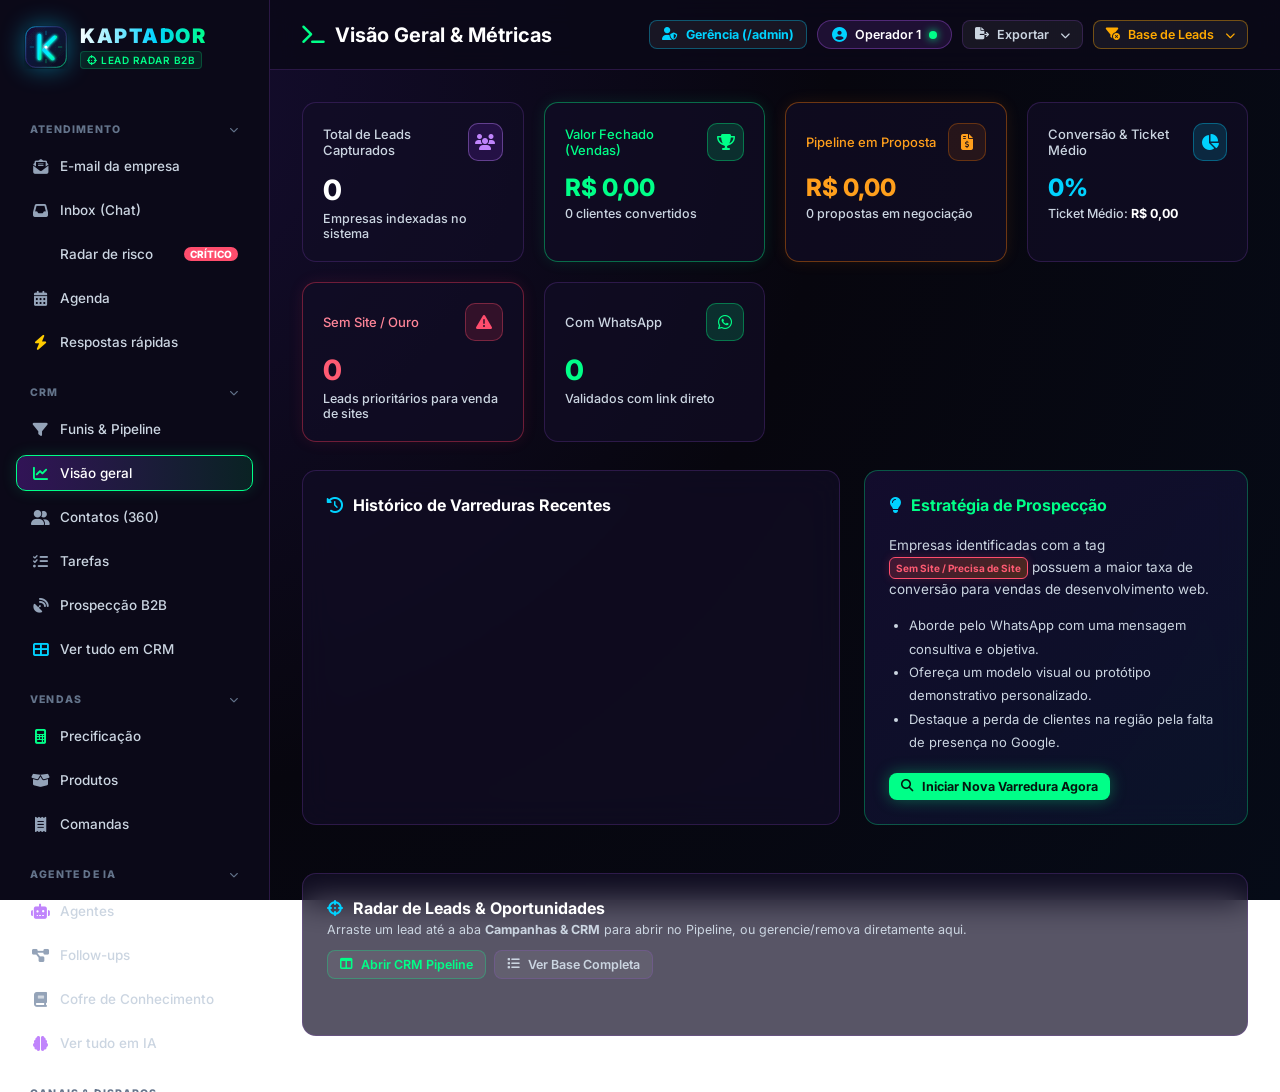
==== commit 21030126: "feat: correcao de extracao de contatos reais (telefone/whatsapp) no scraper, novo modo etapas de con" ====
--- a/templates/index.html
+++ b/templates/index.html
@@ -23,36 +23,143 @@
         </div>
 
         <ul class="nav-menu">
-            <li class="nav-item active" data-tab="dashboard">
-                <i class="fas fa-chart-line"></i>
-                <span>Dashboard</span>
+            <!-- ATENDIMENTO -->
+            <div class="nav-section-title">
+                <span>Atendimento</span>
+                <i class="fas fa-chevron-down" style="font-size:9px;"></i>
+            </div>
+            <li class="nav-item nav-item-sub" data-tab="email">
+                <i class="fas fa-envelope-open-text"></i>
+                <span>E-mail da empresa</span>
             </li>
-            <li class="nav-item" data-tab="scraper">
-                <i class="fas fa-satellite-dish"></i>
-                <span>Varredura de Leads</span>
-            </li>
-            <li class="nav-item" data-tab="campaigns">
-                <i class="fas fa-bullhorn"></i>
-                <span>Campanhas & CRM</span>
-            </li>
-            <li class="nav-item" data-tab="chat">
-                <i class="fas fa-comments" style="color:var(--neon-green);"></i>
-                <span>WhatsApp Web (Chat)</span>
+            <li class="nav-item nav-item-sub" data-tab="chat">
+                <i class="fas fa-inbox"></i>
+                <span>Inbox (Chat)</span>
                 <span id="chat-nav-badge" style="display:none; margin-left:auto; background:var(--neon-green); color:#000; font-size:10px; font-weight:800; border-radius:10px; padding:1px 6px;">0</span>
             </li>
-            <li class="nav-item" data-tab="whatsapp">
-                <i class="fab fa-whatsapp" style="color:var(--neon-green);"></i>
-                <span>Conexão WAHA</span>
+            <li class="nav-item nav-item-sub" data-tab="radar">
+                <i class="fas fa-radar" style="color:var(--alert-orange);"></i>
+                <span>Radar de risco</span>
+                <span id="radar-nav-badge" style="margin-left:auto; background:var(--alert-red); color:#fff; font-size:10px; font-weight:800; border-radius:10px; padding:1px 6px;">CRÍTICO</span>
             </li>
-            <li class="nav-item" data-tab="settings">
+            <li class="nav-item nav-item-sub" data-tab="agenda">
+                <i class="fas fa-calendar-alt"></i>
+                <span>Agenda</span>
+            </li>
+            <li class="nav-item nav-item-sub" data-tab="quick-replies">
+                <i class="fas fa-bolt" style="color:#ffcc00;"></i>
+                <span>Respostas rápidas</span>
+            </li>
+
+            <!-- CRM -->
+            <div class="nav-section-title">
+                <span>CRM</span>
+                <i class="fas fa-chevron-down" style="font-size:9px;"></i>
+            </div>
+            <li class="nav-item nav-item-sub" data-tab="campaigns">
+                <i class="fas fa-filter"></i>
+                <span>Funis & Pipeline</span>
+            </li>
+            <li class="nav-item nav-item-sub active" data-tab="dashboard">
+                <i class="fas fa-chart-line"></i>
+                <span>Visão geral</span>
+            </li>
+            <li class="nav-item nav-item-sub" data-tab="contacts">
+                <i class="fas fa-user-friends"></i>
+                <span>Contatos (360)</span>
+            </li>
+            <li class="nav-item nav-item-sub" data-tab="tasks">
+                <i class="fas fa-tasks"></i>
+                <span>Tarefas</span>
+            </li>
+            <li class="nav-item nav-item-sub" data-tab="scraper">
+                <i class="fas fa-satellite-dish"></i>
+                <span>Prospecção B2B</span>
+            </li>
+            <li class="nav-item nav-item-sub" data-tab="crm-hub">
+                <i class="fas fa-th-large" style="color:var(--neon-cyan);"></i>
+                <span>Ver tudo em CRM</span>
+            </li>
+
+            <!-- VENDAS -->
+            <div class="nav-section-title">
+                <span>Vendas</span>
+                <i class="fas fa-chevron-down" style="font-size:9px;"></i>
+            </div>
+            <li class="nav-item nav-item-sub" data-tab="pricing">
+                <i class="fas fa-calculator" style="color:var(--neon-green);"></i>
+                <span>Precificação</span>
+            </li>
+            <li class="nav-item nav-item-sub" data-tab="products">
+                <i class="fas fa-box-open"></i>
+                <span>Produtos</span>
+            </li>
+            <li class="nav-item nav-item-sub" data-tab="comandas">
+                <i class="fas fa-receipt"></i>
+                <span>Comandas</span>
+            </li>
+
+            <!-- AGENTE DE IA -->
+            <div class="nav-section-title">
+                <span>Agente de IA</span>
+                <i class="fas fa-chevron-down" style="font-size:9px;"></i>
+            </div>
+            <li class="nav-item nav-item-sub" data-tab="ai-agents">
+                <i class="fas fa-robot" style="color:var(--purple-light);"></i>
+                <span>Agentes</span>
+            </li>
+            <li class="nav-item nav-item-sub" data-tab="follow-ups">
+                <i class="fas fa-project-diagram"></i>
+                <span>Follow-ups</span>
+            </li>
+            <li class="nav-item nav-item-sub" data-tab="knowledge">
+                <i class="fas fa-book"></i>
+                <span>Cofre de Conhecimento</span>
+            </li>
+            <li class="nav-item nav-item-sub" data-tab="ai-hub">
+                <i class="fas fa-brain" style="color:var(--purple-light);"></i>
+                <span>Ver tudo em IA</span>
+            </li>
+
+            <!-- CANAIS -->
+            <div class="nav-section-title">
+                <span>Canais & Disparos</span>
+                <i class="fas fa-chevron-down" style="font-size:9px;"></i>
+            </div>
+            <li class="nav-item nav-item-sub" data-tab="disparador">
+                <i class="fas fa-paper-plane" style="color:var(--neon-green);"></i>
+                <span>Disparador Automático</span>
+                <span style="margin-left:auto; background:var(--neon-green); color:#000; font-size:9.5px; font-weight:800; border-radius:10px; padding:1px 6px;">DISPARADOR</span>
+            </li>
+            <li class="nav-item nav-item-sub" data-tab="whatsapp">
+                <i class="fab fa-whatsapp" style="color:var(--neon-cyan);"></i>
+                <span>Conexões (WAHA)</span>
+            </li>
+
+            <!-- ANÁLISE -->
+            <div class="nav-section-title">
+                <span>Análise</span>
+                <i class="fas fa-chevron-down" style="font-size:9px;"></i>
+            </div>
+            <li class="nav-item nav-item-sub" data-tab="analytics">
+                <i class="fas fa-chart-pie"></i>
+                <span>Métricas & Auditoria</span>
+            </li>
+
+            <!-- CONFIGURAÇÕES -->
+            <div class="nav-section-title">
+                <span>Sistema</span>
+                <i class="fas fa-chevron-down" style="font-size:9px;"></i>
+            </div>
+            <li class="nav-item nav-item-sub" data-tab="settings">
                 <i class="fas fa-sliders-h"></i>
-                <span>Configurações</span>
+                <span>Configurações & APIs</span>
             </li>
-            <li style="margin-top: 10px; padding-top: 10px; border-top: 1px solid rgba(157,78,221,0.15);">
-                <a href="/admin" style="display:flex; align-items:center; gap:12px; padding:10px 14px; color:var(--neon-cyan); text-decoration:none; border-radius:8px; font-weight:700; font-size:12.5px; background:rgba(0,210,255,0.06); border:1px solid rgba(0,210,255,0.2); transition:all 0.2s;" onmouseover="this.style.background='rgba(0,210,255,0.12)'" onmouseout="this.style.background='rgba(0,210,255,0.06)'">
-                    <i class="fas fa-user-shield" style="font-size:15px;"></i>
+            <li style="margin-top: 6px; padding-top: 6px; border-top: 1px solid rgba(157,78,221,0.15);">
+                <a href="/admin" style="display:flex; align-items:center; gap:10px; padding:8px 12px; color:var(--neon-cyan); text-decoration:none; border-radius:8px; font-weight:700; font-size:12px; background:rgba(0,210,255,0.06); border:1px solid rgba(0,210,255,0.2); transition:all 0.2s;">
+                    <i class="fas fa-user-shield" style="font-size:14px;"></i>
                     <span>Portal do Gerente</span>
-                    <span style="margin-left:auto; font-size:10px; background:var(--neon-cyan); color:#000; padding:1px 5px; border-radius:4px; font-weight:800;">/admin</span>
+                    <span style="margin-left:auto; font-size:9.5px; background:var(--neon-cyan); color:#000; padding:1px 5px; border-radius:4px; font-weight:800;">/admin</span>
                 </a>
             </li>
         </ul>
@@ -280,7 +387,7 @@
             <!-- 2. ABA VARREDURA DE LEADS -->
             <section id="tab-scraper" class="tab-content">
                 <!-- FORMULÁRIO DE BUSCA -->
-                <div class="card">
+                <div class="card" style="position: relative; z-index: 50; overflow: visible;">
                     <div class="card-header">
                         <div class="card-title">
                             <i class="fas fa-crosshairs"></i> Configuração da Varredura de Mercado
@@ -310,7 +417,10 @@
                                 <label class="form-label" for="location-input">
                                     <i class="fas fa-map-marker-alt"></i> Cidade / Estado
                                 </label>
-                                <input type="text" id="location-input" class="form-control" placeholder="ex: São José dos Campos - SP" required>
+                                <div class="city-autocomplete-container">
+                                    <input type="text" id="location-input" class="form-control" placeholder="ex: São José dos Campos - SP" autocomplete="off" required>
+                                    <div id="location-autocomplete-dropdown" class="city-autocomplete-dropdown" style="display: none;"></div>
+                                </div>
                             </div>
 
                             <div class="form-group">
@@ -525,10 +635,20 @@
 
                     <!-- BARRA DE PESQUISA & FILTROS DO KANBAN -->
                     <div style="display: flex; gap: 12px; align-items: center; justify-content: space-between; flex-wrap: wrap; margin-bottom: 14px;">
-                        <div style="display: flex; gap: 10px; align-items: center; flex: 1; min-width: 260px;">
-                            <div style="position: relative; flex: 1; max-width: 320px;">
+                        <div style="display: flex; gap: 10px; align-items: center; flex: 1; min-width: 260px; flex-wrap: wrap;">
+                            <!-- SELETOR DE MODO DO KANBAN (ETAPAS DE CONTATO VS PIPELINE GERAL) -->
+                            <div class="kanban-view-mode-tabs" style="display: inline-flex; background: rgba(0, 0, 0, 0.4); border: 1px solid var(--border-color); border-radius: 8px; padding: 3px; gap: 4px;">
+                                <button type="button" id="btn-kanban-mode-stages" class="btn btn-sm active" onclick="setKanbanViewMode('stages')" style="font-size: 11.5px; padding: 5px 12px; border-radius: 6px;" title="Visualizar por cadência de contato: Novos ➔ 1º Contato ➔ Follow 1 ➔ Follow 2 ➔ Proposta ➔ Fechado">
+                                    <i class="fas fa-tasks"></i> Etapas de Contato (Follow-up)
+                                </button>
+                                <button type="button" id="btn-kanban-mode-pipeline" class="btn btn-sm btn-secondary" onclick="setKanbanViewMode('pipeline')" style="font-size: 11.5px; padding: 5px 12px; border-radius: 6px;" title="Visualizar por status geral de vendas: Novos ➔ Em Contato ➔ Proposta ➔ Fechado">
+                                    <i class="fas fa-columns"></i> Funil Comercial Clássico
+                                </button>
+                            </div>
+
+                            <div style="position: relative; flex: 1; min-width: 170px; max-width: 280px;">
                                 <i class="fas fa-search" style="position: absolute; left: 12px; top: 11px; color: var(--text-secondary); font-size: 13px;"></i>
-                                <input type="text" id="kanban-search-input" class="form-control" style="padding-left: 36px; font-size: 13px;" placeholder="Buscar empresa no Kanban..." oninput="filterKanbanCards()">
+                                <input type="text" id="kanban-search-input" class="form-control" style="padding-left: 36px; font-size: 13px;" placeholder="Buscar empresa..." oninput="filterKanbanCards()">
                             </div>
                             <select id="kanban-operator-filter" class="form-control" style="width: auto; font-size: 12.5px; padding: 7px 12px;" onchange="filterKanbanCards()">
                                 <option value="all">Todos os Operadores</option>
@@ -539,7 +659,7 @@
                         </div>
                         <div style="font-size: 12px; color: var(--text-secondary); font-weight: 500; display: flex; align-items: center; gap: 6px;">
                             <i class="fas fa-info-circle" style="color:var(--neon-cyan);"></i>
-                            <span>Arraste os cards entre as colunas do funil ou para a lixeira.</span>
+                            <span>Arraste os cards para avançar de etapa ou use os botões rápidos.</span>
                         </div>
                     </div>
 
@@ -572,8 +692,8 @@
                                 </div>
                                 <div>
                                     <div style="font-weight:700; font-size:13.5px; color:#fff;" id="chat-current-operator">Operador</div>
-                                    <div style="font-size:11px; color:var(--neon-green); display:flex; align-items:center; gap:4px;">
-                                        <span id="chat-waha-indicator">🟢 WAHA Pronto</span>
+                                    <div style="font-size:11px; display:flex; align-items:center; gap:4px;">
+                                        <span id="chat-waha-indicator" onclick="openWahaQrModal()" style="cursor:pointer;" title="Clique para conectar ou ver o QR Code">🟡 Verificando...</span>
                                     </div>
                                 </div>
                             </div>
@@ -687,6 +807,20 @@
                                 </div>
                             </div>
 
+                            <!-- BANNER DE WHATSAPP DESCONECTADO COM BOTÃO QR CODE -->
+                            <div id="chat-waha-qr-banner" style="display:none; background:rgba(255,179,0,0.12); border:1px solid rgba(255,179,0,0.4); border-radius:10px; padding:10px 14px; margin:8px 16px; align-items:center; justify-content:space-between; gap:12px;">
+                                <div style="display:flex; align-items:center; gap:10px;">
+                                    <i class="fas fa-exclamation-triangle" style="color:var(--alert-orange); font-size:16px;"></i>
+                                    <div>
+                                        <strong style="color:#fff; font-size:12.5px; display:block;">WhatsApp Desconectado</strong>
+                                        <span style="font-size:11.5px; color:var(--text-secondary);">Escaneie o QR Code no seu celular para enviar e receber mensagens.</span>
+                                    </div>
+                                </div>
+                                <button type="button" class="btn btn-whatsapp btn-sm" onclick="openWahaQrModal()" style="font-weight:700; font-size:12px; padding:6px 12px; white-space:nowrap;">
+                                    <i class="fas fa-qrcode"></i> Ler QR Code
+                                </button>
+                            </div>
+
                             <!-- ÁREA DE HISTÓRICO DE MENSAGENS (WHATSAPP WEB THREAD) -->
                             <div class="chat-thread-wrapper" id="chat-thread-wrapper">
                                 <div class="chat-messages-container" id="chat-messages-container">
@@ -698,13 +832,17 @@
                             <div class="chat-scripts-bar">
                                 <div class="chat-vars-group">
                                     <span style="font-size:11px; font-weight:700; color:var(--text-secondary); text-transform:uppercase;">Inserir:</span>
-                                    <button type="button" class="chat-var-tag" onclick="insertChatVar('{nome}')">{nome}</button>
+                                    <button type="button" class="chat-var-tag" onclick="insertChatVar('[{saudacao}]')">[{saudacao}]</button>
+                                    <button type="button" class="chat-var-tag" onclick="insertChatVar('[{primeiro_nome}]')">[{primeiro_nome}]</button>
                                     <button type="button" class="chat-var-tag" onclick="insertChatVar('{empresa}')">{empresa}</button>
                                     <button type="button" class="chat-var-tag" onclick="insertChatVar('{localizacao}')">{localizacao}</button>
                                     <button type="button" class="chat-var-tag" onclick="insertChatVar('{nicho}')">{nicho}</button>
                                 </div>
                                 <div class="chat-templates-group">
                                     <span style="font-size:11px; font-weight:700; color:var(--text-secondary); text-transform:uppercase;">Pitch:</span>
+                                    <button type="button" class="chat-template-btn" style="color:var(--neon-green); font-weight:700;" onclick="applyImageTemplateInChat()">
+                                        <i class="fas fa-magic"></i> Abordagem Imagem
+                                    </button>
                                     <button type="button" class="chat-template-btn" onclick="applyChatTemplate('contato')">1º Contato</button>
                                     <button type="button" class="chat-template-btn" onclick="applyChatTemplate('follow1')">Follow 1</button>
                                     <button type="button" class="chat-template-btn" onclick="applyChatTemplate('follow2')">Follow 2</button>
@@ -969,12 +1107,16 @@
                                 <div class="form-group">
                                     <label class="form-label">Público da Campanha</label>
                                     <select id="bulk-target-group" class="form-control" onchange="updateBulkAudienceCount()">
-                                        <option value="selection">Apenas leads marcados com checkbox na Tabela</option>
-                                        <option value="no-site" selected>Todos os leads SEM SITE (Oportunidades quentes)</option>
-                                        <option value="all-whatsapp">Todos os leads cadastrados com WhatsApp</option>
-                                        <option value="stage-contato">Leads na Etapa: 1º Contato</option>
-                                        <option value="stage-follow1">Leads na Etapa: Follow 1</option>
-                                        <option value="stage-follow2">Leads na Etapa: Follow 2</option>
+                                        <option value="novos" selected>📥 Novos Leads (Nunca Abordados / Status Novo)</option>
+                                        <option value="stage-contato">📞 Leads na Etapa: 1º Contato</option>
+                                        <option value="stage-follow1">🔄 Leads na Etapa: Follow-up 1</option>
+                                        <option value="stage-follow2">⏰ Leads na Etapa: Follow-up 2</option>
+                                        <option value="stage-follow-todos">🔁 Todos em Follow-up (Follow 1 + Follow 2)</option>
+                                        <option value="stage-proposta">📑 Leads com Proposta Enviada</option>
+                                        <option value="no-site">🔥 Todos os leads SEM SITE (Oportunidades quentes)</option>
+                                        <option value="with-site">🌐 Leads COM SITE (Proposta de Otimização)</option>
+                                        <option value="selection">🎯 Apenas leads marcados com checkbox na Tabela</option>
+                                        <option value="all-whatsapp">📱 Todos os leads cadastrados com WhatsApp</option>
                                     </select>
                                     <small id="bulk-audience-summary" style="color: var(--neon-cyan); font-size: 11.5px; margin-top: 4px; display: block;">
                                         Calculando leads válidos...
@@ -1083,6 +1225,342 @@
                 </div>
             </section>
 
+            <!-- ABA DISPARADOR AUTOMÁTICO (NOVO RECURSO PRO) -->
+            <section id="tab-disparador" class="tab-content">
+                <!-- CABEÇALHO DO DISPARADOR -->
+                <div class="card" style="margin-bottom: 24px;">
+                    <div style="display: flex; align-items: center; justify-content: space-between; flex-wrap: wrap; gap: 16px;">
+                        <div>
+                            <div style="display: flex; align-items: center; gap: 12px; margin-bottom: 6px;">
+                                <i class="fas fa-paper-plane" style="font-size: 26px; color: var(--neon-green);"></i>
+                                <h2 style="font-size: 22px; font-weight: 800; color: #fff; margin:0;">Disparador Automático de Abordagem Comercial</h2>
+                                <span style="background: rgba(0, 255, 136, 0.15); color: var(--neon-green); border: 1px solid var(--neon-green); font-size: 10px; font-weight: 800; padding: 2px 8px; border-radius: 12px;">MOTOR ANTI-BAN</span>
+                            </div>
+                            <p style="color: var(--text-secondary); font-size: 13.5px; margin:0;">
+                                Envio inteligente em lote com Spintax, delay randômico humano, opt-out LGPD e interpolação de tags dinâmicas de alta conversão.
+                            </p>
+                        </div>
+                        <div style="display: flex; align-items: center; gap: 10px; flex-wrap: wrap;">
+                            <span id="disp-waha-badge" class="badge" style="background: rgba(0,255,136,0.12); color: var(--neon-green); border: 1px solid var(--neon-green); padding: 6px 12px; font-size: 12px;">
+                                <i class="fab fa-whatsapp"></i> WhatsApp: <strong id="disp-waha-status-text">VERIFICANDO...</strong>
+                            </span>
+                            <button type="button" class="btn btn-secondary btn-sm" onclick="switchTab('whatsapp')">
+                                <i class="fas fa-plug"></i> Gerenciar Conexão
+                            </button>
+                        </div>
+                    </div>
+                </div>
+
+                <!-- KPI STRIP DO DISPARADOR -->
+                <div style="display: grid; grid-template-columns: repeat(auto-fit, minmax(200px, 1fr)); gap: 16px; margin-bottom: 24px;">
+                    <div class="card" style="padding: 16px; border-left: 3px solid var(--neon-green);">
+                        <div style="color: var(--text-secondary); font-size: 11.5px; text-transform: uppercase; font-weight: 700;">Leads Prontos (WhatsApp)</div>
+                        <div id="disp-metric-ready" style="font-size: 24px; font-weight: 900; color: var(--neon-green); margin-top: 4px;">0</div>
+                        <small style="color: var(--text-muted); font-size: 11px;">Com telefone validado na base</small>
+                    </div>
+                    <div class="card" style="padding: 16px; border-left: 3px solid var(--neon-cyan);">
+                        <div style="color: var(--text-secondary); font-size: 11.5px; text-transform: uppercase; font-weight: 700;">Leads Contatados</div>
+                        <div id="disp-metric-contacted" style="font-size: 24px; font-weight: 900; color: var(--neon-cyan); margin-top: 4px;">0</div>
+                        <small style="color: var(--text-muted); font-size: 11px;">Abordados no funil de vendas</small>
+                    </div>
+                    <div class="card" style="padding: 16px; border-left: 3px solid var(--purple-light);">
+                        <div style="color: var(--text-secondary); font-size: 11.5px; text-transform: uppercase; font-weight: 700;">Campanhas Realizadas</div>
+                        <div id="disp-metric-campaigns" style="font-size: 24px; font-weight: 900; color: #fff; margin-top: 4px;">0</div>
+                        <small style="color: var(--text-muted); font-size: 11px;">Lotes de disparos registrados</small>
+                    </div>
+                    <div class="card" style="padding: 16px; border-left: 3px solid #ffcc00;">
+                        <div style="color: var(--text-secondary); font-size: 11.5px; text-transform: uppercase; font-weight: 700;">Proteção Anti-Banimento</div>
+                        <div style="font-size: 18px; font-weight: 800; color: #ffcc00; margin-top: 8px;">ATIVADA (15s-35s)</div>
+                        <small style="color: var(--text-muted); font-size: 11px;">Simulação de digitação humana</small>
+                    </div>
+                </div>
+
+                <!-- SELETOR DE SEÇÃO / FUNIL DO DISPARADOR AUTOMÁTICO -->
+                <div class="card" style="margin-bottom: 20px; padding: 16px 20px; background: rgba(18, 24, 38, 0.7); border: 1px solid rgba(0, 255, 136, 0.25);">
+                    <div style="display: flex; justify-content: space-between; align-items: center; margin-bottom: 12px; flex-wrap: wrap; gap: 10px;">
+                        <div>
+                            <span style="font-size: 11px; font-weight: 800; color: var(--neon-green); text-transform: uppercase; letter-spacing: 0.8px;">
+                                <i class="fas fa-layer-group"></i> Disparo Estruturado por Seção do Funil
+                            </span>
+                            <div style="font-size: 14px; font-weight: 700; color: #fff; margin-top: 2px;">
+                                Selecione a seção da abordagem para carregar o script adaptado e a audiência correspondente:
+                            </div>
+                        </div>
+                        <div id="disp-active-section-pill" style="padding: 4px 12px; border-radius: 20px; background: rgba(0, 255, 136, 0.15); border: 1px solid var(--neon-green); font-size: 12px; font-weight: 700; color: var(--neon-green);">
+                            Seção Ativa: 1º Contato (Google Maps)
+                        </div>
+                    </div>
+
+                    <div style="display: grid; grid-template-columns: repeat(auto-fit, minmax(260px, 1fr)); gap: 12px;">
+                        <!-- SEÇÃO 1: CONTATO INICIAL -->
+                        <div class="disp-section-card active" id="sec-card-contato" onclick="selectDisparadorSection('contato')">
+                            <div class="disp-sec-badge">ETAPA 1</div>
+                            <div class="disp-sec-title"><i class="fas fa-map-marker-alt" style="color:var(--neon-green);"></i> 1º Contato (Google Maps)</div>
+                            <div class="disp-sec-desc">"Olá tudo bem? Vi o Google Maps e gostei do projeto de vocês... quem cuida dessa parte?"</div>
+                            <div class="disp-sec-meta">Avança lead para: <strong>Follow 1</strong></div>
+                        </div>
+
+                        <!-- SEÇÃO 2: FOLLOW 1 -->
+                        <div class="disp-section-card" id="sec-card-follow1" onclick="selectDisparadorSection('follow1')">
+                            <div class="disp-sec-badge" style="background: rgba(0, 229, 255, 0.15); color: var(--neon-cyan); border-color: var(--neon-cyan);">ETAPA 2</div>
+                            <div class="disp-sec-title"><i class="fas fa-file-invoice" style="color:var(--neon-cyan);"></i> Follow 1 (Proposta Sem Custo)</div>
+                            <div class="disp-sec-desc">Apresenta informações do site, estudo e destaca que é 100% sem custo e sem compromisso.</div>
+                            <div class="disp-sec-meta">Avança lead para: <strong>Follow 2</strong></div>
+                        </div>
+
+                        <!-- SEÇÃO 3: FOLLOW 2 -->
+                        <div class="disp-section-card" id="sec-card-follow2" onclick="selectDisparadorSection('follow2')">
+                            <div class="disp-sec-badge" style="background: rgba(157, 78, 221, 0.15); color: var(--neon-purple); border-color: var(--neon-purple);">ETAPA 3</div>
+                            <div class="disp-sec-title"><i class="fas fa-eye" style="color:var(--neon-purple);"></i> Follow 2 (Cobrança & Prévia)</div>
+                            <div class="disp-sec-desc">Pergunta se conseguiram ver a proposta e oferece envio de prévia rápida de 2 min no WhatsApp.</div>
+                            <div class="disp-sec-meta">Avança lead para: <strong>Proposta / Negociação</strong></div>
+                        </div>
+                    </div>
+                </div>
+
+                <!-- CORPO PRINCIPAL DO DISPARADOR EM 2 COLUNAS -->
+                <div style="display: grid; grid-template-columns: 1.25fr 1fr; gap: 24px; align-items: start;">
+                    
+                    <!-- COLUNA ESQUERDA: EDITOR DE MENSAGEM & TAGS -->
+                    <div style="display: flex; flex-direction: column; gap: 20px;">
+                        
+                        <!-- CARD DO EDITOR DE SCRIPT -->
+                        <div class="card">
+                            <div class="card-header" style="margin-bottom: 16px; flex-wrap: wrap; gap: 10px;">
+                                <div class="card-title" style="font-size: 16px;">
+                                    <i class="fas fa-edit" style="color: var(--neon-green);"></i> Template da Abordagem Comercial
+                                </div>
+                                <div style="display: flex; gap: 6px; flex-wrap: wrap; align-items: center;">
+                                    <select id="disp-quick-reply-select" class="form-control" style="font-size: 11.5px; padding: 4px 8px; width: auto; max-width: 175px;" onchange="insertQuickReplyIntoDisparador(this.value)">
+                                        <option value="">⚡ Respostas Rápidas...</option>
+                                    </select>
+                                    <button type="button" class="btn btn-secondary btn-sm" onclick="selectDisparadorSection('contato')" title="1º Contato via Google Maps">
+                                        <i class="fas fa-map-marker-alt" style="color: var(--neon-green);"></i> 1º Contato
+                                    </button>
+                                    <button type="button" class="btn btn-secondary btn-sm" onclick="selectDisparadorSection('follow1')" title="Follow 1: Proposta sem custo">
+                                        <i class="fas fa-file-invoice" style="color: var(--neon-cyan);"></i> Follow 1
+                                    </button>
+                                    <button type="button" class="btn btn-secondary btn-sm" onclick="selectDisparadorSection('follow2')" title="Follow 2: Cobrança e Prévia">
+                                        <i class="fas fa-eye" style="color: var(--neon-purple);"></i> Follow 2
+                                    </button>
+                                    <button type="button" class="btn btn-secondary btn-sm" onclick="applyDisparadorPreset('sem_site')">
+                                        <i class="fas fa-globe"></i> Sem Site
+                                    </button>
+                                </div>
+                            </div>
+
+                            <!-- CHIPS DE TAGS CLICÁVEIS -->
+                            <div style="margin-bottom: 12px;">
+                                <span style="font-size: 11px; color: var(--text-secondary); font-weight: 700; text-transform: uppercase; display: block; margin-bottom: 6px;">
+                                    Clique nas tags abaixo para inserir no template:
+                                </span>
+                                <div style="display: flex; flex-wrap: wrap; gap: 6px;">
+                                    <span class="tag-chip" onclick="insertTagIntoDisparador('[{saudacao}]')" title="Insere Bom dia / Boa tarde / Boa noite de acordo com o horário atual">
+                                        <i class="fas fa-plus"></i> [{saudacao}]
+                                    </span>
+                                    <span class="tag-chip" onclick="insertTagIntoDisparador('[{primeiro_nome}]')" title="Insere o primeiro nome do responsável ou da empresa">
+                                        <i class="fas fa-plus"></i> [{primeiro_nome}]
+                                    </span>
+                                    <span class="tag-chip" onclick="insertTagIntoDisparador('[NOME_DA_EMPRESA]')" title="Insere o nome da sua empresa (ex: Kaptador)">
+                                        <i class="fas fa-plus"></i> [NOME_DA_EMPRESA]
+                                    </span>
+                                    <span class="tag-chip" onclick="insertTagIntoDisparador('[SOLUCAO_CONFIRMADA]')" title="Insere a solução que você está oferecendo">
+                                        <i class="fas fa-plus"></i> [SOLUCAO_CONFIRMADA]
+                                    </span>
+                                    <span class="tag-chip" onclick="insertTagIntoDisparador('[PUBLICO_ALVO]')" title="Insere o público-alvo ou o nicho do lead">
+                                        <i class="fas fa-plus"></i> [PUBLICO_ALVO]
+                                    </span>
+                                    <span class="tag-chip" onclick="insertTagIntoDisparador('[BENEFICIO_CONFIRMADO]')" title="Insere o benefício principal">
+                                        <i class="fas fa-plus"></i> [BENEFICIO_CONFIRMADO]
+                                    </span>
+                                    <span class="tag-chip" onclick="insertTagIntoDisparador('[{cidade}]')" title="Insere a cidade do lead">
+                                        <i class="fas fa-plus"></i> [{cidade}]
+                                    </span>
+                                    <span class="tag-chip" onclick="insertTagIntoDisparador('[{empresa}]')" title="Insere o nome completo da empresa">
+                                        <i class="fas fa-plus"></i> [{empresa}]
+                                    </span>
+                                </div>
+                            </div>
+
+                            <!-- TEXTAREA DO TEMPLATE -->
+                            <div class="form-group">
+                                <textarea id="disparador-template" class="form-control" rows="6" oninput="updateDisparadorPreview()" style="font-family: inherit; font-size: 13.5px; line-height: 1.55;">[{saudacao}], [{primeiro_nome}]! Sou da [NOME_DA_EMPRESA]. Trabalhamos com [SOLUCAO_CONFIRMADA] para [PUBLICO_ALVO]. Gostaria de saber se faz sentido conversar sobre [BENEFICIO_CONFIRMADO]. Posso fazer uma pergunta rápida?
+
+Se preferir não receber mensagens, é só me avisar.</textarea>
+                                <small style="color: var(--text-secondary); font-size: 11.5px; margin-top: 6px; display: block;">
+                                    💡 <strong>Dica Spintax:</strong> Use <code style="color:var(--neon-green);">{Opção 1|Opção 2}</code> para variar palavras automaticamente e evitar bloqueios do WhatsApp.
+                                </small>
+                            </div>
+
+                            <!-- PARÂMETROS GLOBAIS DAS TAGS DA CAMPANHA -->
+                            <div style="background: rgba(255, 255, 255, 0.02); border: 1px solid rgba(157, 78, 221, 0.2); border-radius: 10px; padding: 14px; margin-top: 14px;">
+                                <div style="font-size: 12.5px; font-weight: 700; color: var(--neon-cyan); margin-bottom: 12px; display: flex; align-items: center; gap: 8px;">
+                                    <i class="fas fa-sliders-h"></i> Valores das Tags da Campanha (Preenchimento Global)
+                                </div>
+                                <div style="display: grid; grid-template-columns: 1fr 1fr; gap: 12px;">
+                                    <div class="form-group" style="margin-bottom: 0;">
+                                        <label class="form-label" style="font-size: 11px;">[NOME_DA_EMPRESA]</label>
+                                        <input type="text" id="disp-my-company" class="form-control" value="Kaptador" oninput="updateDisparadorPreview()" placeholder="ex: Kaptador">
+                                    </div>
+                                    <div class="form-group" style="margin-bottom: 0;">
+                                        <label class="form-label" style="font-size: 11px;">[SOLUCAO_CONFIRMADA]</label>
+                                        <input type="text" id="disp-solution" class="form-control" value="modernização de sites e captação de clientes" oninput="updateDisparadorPreview()" placeholder="ex: modernização de presença digital">
+                                    </div>
+                                    <div class="form-group" style="margin-bottom: 0;">
+                                        <label class="form-label" style="font-size: 11px;">[PUBLICO_ALVO] (Vazio = Nicho do Lead)</label>
+                                        <input type="text" id="disp-target-audience" class="form-control" placeholder="Deixe em branco p/ usar o nicho do lead" oninput="updateDisparadorPreview()">
+                                    </div>
+                                    <div class="form-group" style="margin-bottom: 0;">
+                                        <label class="form-label" style="font-size: 11px;">[BENEFICIO_CONFIRMADO]</label>
+                                        <input type="text" id="disp-benefit" class="form-control" value="aumentar o faturamento através de contatos qualificados" oninput="updateDisparadorPreview()" placeholder="ex: atrair novos clientes pelo Google">
+                                    </div>
+                                </div>
+                            </div>
+
+                            <!-- OPÇÃO LGPD OPT-OUT & DELAY -->
+                            <div style="margin-top: 14px; display: flex; flex-direction: column; gap: 10px;">
+                                <label style="display: flex; align-items: center; gap: 10px; font-size: 12.5px; color: #fff; cursor: pointer;">
+                                    <input type="checkbox" id="disp-opt-out-cb" checked onchange="toggleDisparadorOptOut()">
+                                    <span>Garantir rodapé anti-bloqueio / LGPD: <em style="color:var(--text-secondary);">"Se preferir não receber mensagens, é só me avisar."</em></span>
+                                </label>
+
+                                <div style="display: flex; align-items: center; gap: 14px; background: rgba(0,255,136,0.03); border: 1px solid rgba(0,255,136,0.15); border-radius: 8px; padding: 10px 14px;">
+                                    <i class="fas fa-shield-alt" style="color: var(--neon-green); font-size: 18px;"></i>
+                                    <div style="display: flex; align-items: center; gap: 8px; flex-wrap: wrap;">
+                                        <span style="font-size: 12px; color: var(--text-secondary);">Delay Humano Randômico:</span>
+                                        <input type="number" id="disp-delay-min" class="form-control" value="15" min="5" max="60" style="width: 60px; padding: 4px 8px; font-size: 12px; text-align: center;">
+                                        <span style="font-size: 12px; color: var(--text-secondary);">a</span>
+                                        <input type="number" id="disp-delay-max" class="form-control" value="35" min="10" max="120" style="width: 60px; padding: 4px 8px; font-size: 12px; text-align: center;">
+                                        <span style="font-size: 12px; color: var(--text-secondary);">segundos entre cada envio</span>
+                                    </div>
+                                </div>
+                            </div>
+
+                        </div>
+                    </div>
+
+                    <!-- COLUNA DIREITA: LIVE PREVIEW NO WHATSAPP & AUDIÊNCIA -->
+                    <div style="display: flex; flex-direction: column; gap: 20px;">
+                        
+                        <!-- SIMULADOR WHATSAPP (SMARTPHONE PREVIEW) -->
+                        <div class="card" style="padding: 16px;">
+                            <div style="display: flex; justify-content: space-between; align-items: center; margin-bottom: 12px;">
+                                <div style="font-size: 13.5px; font-weight: 700; color: #fff; display: flex; align-items: center; gap: 8px;">
+                                    <i class="fab fa-whatsapp" style="color: var(--neon-green);"></i> Prévia Real no WhatsApp
+                                </div>
+                                <div style="display: flex; align-items: center; gap: 6px;">
+                                    <span style="font-size: 11px; color: var(--text-secondary);">Simular lead:</span>
+                                    <select id="disp-sample-lead-select" class="form-control" style="font-size: 11px; padding: 2px 6px; width: 140px;" onchange="updateDisparadorPreview()">
+                                        <option value="first">Primeiro da lista</option>
+                                    </select>
+                                </div>
+                            </div>
+
+                            <!-- MOCKUP DO WHATSAPP -->
+                            <div class="whatsapp-mockup-frame">
+                                <div class="whatsapp-mockup-header">
+                                    <div style="width: 34px; height: 34px; border-radius: 50%; background: #2a3942; display: flex; align-items: center; justify-content: center; color: #8696a0; font-size: 14px;">
+                                        <i class="fas fa-store"></i>
+                                    </div>
+                                    <div style="flex: 1; overflow: hidden;">
+                                        <div id="disp-mockup-contact-name" style="color: #e9edef; font-weight: 600; font-size: 13px; white-space: nowrap; overflow: hidden; text-overflow: ellipsis;">
+                                            Contato da Empresa
+                                        </div>
+                                        <div style="color: #00a884; font-size: 11px;">online agora</div>
+                                    </div>
+                                    <div style="color: #8696a0; font-size: 13px; display: flex; gap: 12px;">
+                                        <i class="fas fa-video"></i>
+                                        <i class="fas fa-phone-alt"></i>
+                                    </div>
+                                </div>
+                                <div class="whatsapp-mockup-body">
+                                    <div class="whatsapp-mockup-bubble">
+                                        <div id="disp-mockup-text">
+                                            Carregando prévia dinâmica...
+                                        </div>
+                                        <div class="whatsapp-mockup-meta">
+                                            <span id="disp-mockup-time">10:45</span>
+                                            <i class="fas fa-check-double"></i>
+                                        </div>
+                                    </div>
+                                </div>
+                            </div>
+                        </div>
+
+                        <!-- SELETOR DE AUDIÊNCIA E DISPARO -->
+                        <div class="card">
+                            <div class="card-header" style="margin-bottom: 14px;">
+                                <div class="card-title" style="font-size: 15px;">
+                                    <i class="fas fa-users" style="color: var(--neon-cyan);"></i> Segmentação da Audiência
+                                </div>
+                            </div>
+
+                            <div style="display: flex; flex-direction: column; gap: 14px;">
+                                <div class="form-group" style="margin-bottom: 0;">
+                                    <label class="form-label" style="font-size: 12px;">Grupo Alvo para Disparo</label>
+                                    <select id="disparador-target-group" class="form-control" onchange="updateDisparadorAudienceCount()">
+                                        <option value="novos" selected>📥 Novos Leads (Nunca Abordados / Status Novo)</option>
+                                        <option value="stage-contato">📞 Leads na etapa '1º Contato'</option>
+                                        <option value="stage-follow1">🔄 Leads na etapa 'Follow 1' (Aguardando retorno)</option>
+                                        <option value="stage-follow2">⏰ Leads na etapa 'Follow 2' (Cobrança final)</option>
+                                        <option value="stage-follow-todos">🔁 Todos em Follow-up (Follow 1 + Follow 2)</option>
+                                        <option value="stage-proposta">📑 Leads com Proposta Enviada</option>
+                                        <option value="no-site">🔥 Todos os leads SEM SITE (Mais quentes)</option>
+                                        <option value="with-site">🌐 Leads COM SITE (Proposta de Otimização)</option>
+                                        <option value="selection">🎯 Leads marcados na Tabela de Prospecção</option>
+                                        <option value="all-whatsapp">📱 Todos os leads cadastrados com WhatsApp</option>
+                                    </select>
+                                    <small id="disparador-audience-summary" style="color: var(--neon-cyan); font-size: 12px; margin-top: 6px; display: block; font-weight: 600;">
+                                        Calculando leads válidos...
+                                    </small>
+                                </div>
+
+                                <!-- CONTROLES DE EXECUÇÃO -->
+                                <div style="display: flex; gap: 10px; margin-top: 6px; flex-wrap: wrap;">
+                                    <button type="button" id="btn-start-disparador" class="btn btn-neon" style="flex: 2; min-width: 200px; padding: 12px;" onclick="handleStartDisparador()">
+                                        <i class="fab fa-whatsapp"></i> Iniciar Disparo Automático
+                                    </button>
+                                    <button type="button" class="btn btn-secondary" style="flex: 1; min-width: 130px; padding: 12px 14px; font-weight: 700;" onclick="handleDisparadorTestSend()" title="Enviar mensagem de teste para seu WhatsApp agora">
+                                        <i class="fas fa-paper-plane" style="color:var(--neon-green);"></i> Teste Rápido
+                                    </button>
+                                    <button type="button" id="btn-stop-disparador" class="btn btn-secondary" style="display: none; border-color: var(--alert-red); color: var(--alert-red);" onclick="handleStopDisparador()">
+                                        <i class="fas fa-hand-paper"></i> Pausar
+                                    </button>
+                                </div>
+
+                                <!-- STATUS E BARRA DE PROGRESSO -->
+                                <div id="disparador-status-container" style="display: none; background: rgba(0,0,0,0.3); border: 1px solid var(--border-color); border-radius: 8px; padding: 12px;">
+                                    <div style="display: flex; justify-content: space-between; font-size: 12px; margin-bottom: 6px;">
+                                        <span id="disparador-progress-text" style="color: #fff; font-weight: 600;">Progresso: 0/0 (0%)</span>
+                                        <span id="disparador-countdown-text" style="color: var(--neon-cyan); font-weight: 700;">Iniciando...</span>
+                                    </div>
+                                    <div class="bulk-progress-container" style="height: 10px; background: rgba(255,255,255,0.06); border-radius: 6px; overflow: hidden;">
+                                        <div id="disparador-progress-bar" style="width: 0%; height: 100%; background: linear-gradient(90deg, var(--neon-green), var(--neon-cyan)); transition: width 0.3s;"></div>
+                                    </div>
+                                </div>
+
+                                <!-- LOG AO VIVO DA CAMPANHA -->
+                                <div>
+                                    <div style="display: flex; justify-content: space-between; align-items: center; margin-bottom: 6px;">
+                                        <span style="font-size: 11px; color: var(--text-secondary); font-weight: 700; text-transform: uppercase;">
+                                            Console de Envios em Tempo Real:
+                                        </span>
+                                        <button type="button" class="btn btn-secondary btn-sm" style="padding: 2px 6px; font-size: 10px;" onclick="clearDisparadorLogs()">
+                                            Limpar
+                                        </button>
+                                    </div>
+                                    <div id="disparador-console-logs" class="waha-console-logs" style="height: 130px; font-size: 11.5px;">
+                                        <div class="log-info">[Disparador] Pronto para executar campanha de abordagem.</div>
+                                    </div>
+                                </div>
+
+                            </div>
+                        </div>
+
+                    </div>
+                </div>
+            </section>
+
             <!-- 5. ABA CONFIGURAÇÕES -->
             <section id="tab-settings" class="tab-content">
                 <div class="card" style="max-width: 800px;">
@@ -1343,6 +1821,53 @@
                                 </ul>
                             </div>
 
+                            <!-- CONFIGURAÇÃO DO DISPARADOR AUTOMÁTICO & TAGS GLOBAIS -->
+                            <div class="form-group" style="background: rgba(0, 255, 136, 0.05); border: 1px solid rgba(0, 255, 136, 0.25); padding: 18px; border-radius: 10px;">
+                                <div style="display:flex; justify-content:space-between; align-items:center; margin-bottom:12px; flex-wrap:wrap; gap:8px;">
+                                    <label class="form-label" style="color:var(--neon-green); font-size: 14px; font-weight: 700; margin:0;">
+                                        <i class="fas fa-paper-plane"></i> Parâmetros Globais do Disparador Automático
+                                    </label>
+                                    <button type="button" class="btn btn-secondary btn-sm" onclick="switchTab('disparador')" style="color:var(--neon-green); border-color:rgba(0,255,136,0.4);">
+                                        <i class="fas fa-external-link-alt"></i> Abrir Tela do Disparador
+                                    </button>
+                                </div>
+                                <p style="font-size:12.5px; color:var(--text-secondary); margin-bottom:14px; line-height:1.45;">
+                                    Defina as informações padrão da sua empresa para preenchimento automático das tags dinâmicas <code>[NOME_DA_EMPRESA]</code>, <code>[SOLUCAO_CONFIRMADA]</code>, <code>[PUBLICO_ALVO]</code> e <code>[BENEFICIO_CONFIRMADO]</code>.
+                                </p>
+                                <div style="display: grid; grid-template-columns: 1fr 1fr; gap: 12px; margin-bottom: 12px;">
+                                    <div>
+                                        <label class="form-label" style="font-size: 12px;">Nome da Sua Empresa [NOME_DA_EMPRESA]</label>
+                                        <input type="text" id="cfg-disp-company" class="form-control" placeholder="ex: Kaptador" value="Kaptador">
+                                    </div>
+                                    <div>
+                                        <label class="form-label" style="font-size: 12px;">Solução Oferecida [SOLUCAO_CONFIRMADA]</label>
+                                        <input type="text" id="cfg-disp-solution" class="form-control" placeholder="ex: modernização de sites e captação de clientes" value="modernização de sites e captação de clientes">
+                                    </div>
+                                </div>
+                                <div style="display: grid; grid-template-columns: 1fr 1fr; gap: 12px; margin-bottom: 12px;">
+                                    <div>
+                                        <label class="form-label" style="font-size: 12px;">Público-Alvo Padrão [PUBLICO_ALVO]</label>
+                                        <input type="text" id="cfg-disp-audience" class="form-control" placeholder="ex: líderes do setor (deixe em branco p/ usar o nicho do lead)">
+                                    </div>
+                                    <div>
+                                        <label class="form-label" style="font-size: 12px;">Benefício Principal [BENEFICIO_CONFIRMADO]</label>
+                                        <input type="text" id="cfg-disp-benefit" class="form-control" placeholder="ex: aumentar o faturamento com novos clientes" value="aumentar o faturamento através de contatos qualificados">
+                                    </div>
+                                </div>
+                                <div style="margin-bottom: 12px;">
+                                    <label class="form-label" style="font-size: 12px;">Template Padrão do Disparador Automático</label>
+                                    <textarea id="cfg-disp-template" class="form-control" rows="4">[{saudacao}], [{primeiro_nome}]! Sou da [NOME_DA_EMPRESA]. Trabalhamos com [SOLUCAO_CONFIRMADA] para [PUBLICO_ALVO]. Gostaria de saber se faz sentido conversar sobre [BENEFICIO_CONFIRMADO]. Posso fazer uma pergunta rápida?
+
+Se preferir não receber mensagens, é só me avisar.</textarea>
+                                </div>
+                                <div>
+                                    <label style="display: flex; align-items: center; gap: 8px; font-size: 12.5px; color: #fff; cursor: pointer;">
+                                        <input type="checkbox" id="cfg-disp-optout" checked style="accent-color: var(--neon-green);">
+                                        <span>Ativar rodapé anti-bloqueio / LGPD por padrão (Se preferir não receber mensagens, é só me avisar)</span>
+                                    </label>
+                                </div>
+                            </div>
+
                             <div>
                                 <button type="submit" class="btn btn-neon">
                                     <i class="fas fa-save"></i> Salvar Configurações
@@ -1350,6 +1875,848 @@
                             </div>
                         </div>
                     </form>
+                </div>
+            </section>
+
+            <!-- ========================================================
+                 NOVAS SEÇÕES DO CRM (CORTEX EXTENSION SYSTEM)
+                 ======================================================== -->
+
+            <!-- 1. ABA E-MAIL DA EMPRESA -->
+            <section id="tab-email" class="tab-content">
+                <div class="card" style="margin-bottom: 24px;">
+                    <div style="display:flex; justify-content:space-between; align-items:flex-start; flex-wrap:wrap; gap:16px;">
+                        <div>
+                            <span style="font-size:11px; text-transform:uppercase; letter-spacing:1px; color:var(--text-muted); font-weight:700;">Plano Completo</span>
+                            <h2 style="font-size:26px; font-weight:800; color:#fff; margin:4px 0 6px;">E-mail da empresa</h2>
+                            <p style="font-size:13.5px; color:var(--text-secondary); max-width:650px;">
+                                Conecte o Gmail para ler mensagens, responder clientes e preparar campanhas com o contexto do CRM.
+                            </p>
+                        </div>
+                        <div id="gmail-status-card" style="background:#110e24; border:1px solid var(--border-color); border-radius:10px; padding:12px 18px; display:flex; align-items:center; gap:14px;">
+                            <i class="fab fa-google" style="font-size:22px; color:var(--alert-orange);"></i>
+                            <div>
+                                <div style="font-size:11px; color:var(--text-muted); font-weight:600;">Sua conta Gmail</div>
+                                <div id="gmail-account-label" style="font-size:13.5px; font-weight:700; color:#fff;">Consultando conexão...</div>
+                            </div>
+                            <button type="button" class="btn btn-sm btn-neon" onclick="connectGmailAccount()">
+                                <i class="fas fa-link"></i> <span id="gmail-btn-text">Conectar Gmail</span>
+                            </button>
+                        </div>
+                    </div>
+
+                    <div style="display:flex; gap:10px; margin-top:20px; border-bottom:1px solid rgba(157,78,221,0.2); padding-bottom:12px; flex-wrap:wrap;">
+                        <button type="button" class="btn btn-secondary btn-sm active" onclick="loadCompanyEmails('inbox')">
+                            <i class="fas fa-inbox"></i> Caixa e mensagens
+                        </button>
+                        <button type="button" class="btn btn-secondary btn-sm" onclick="loadCompanyEmails('campaign')">
+                            <i class="fas fa-bullhorn"></i> Campanhas de e-mail
+                        </button>
+                        <button type="button" class="btn btn-secondary btn-sm" onclick="loadCompanyEmails('inbox')">
+                            <i class="fas fa-sync-alt"></i> Atualizar histórico
+                        </button>
+                    </div>
+
+                    <div style="display:grid; grid-template-columns:repeat(auto-fit, minmax(320px, 1fr)); gap:24px; margin-top:20px;">
+                        <!-- Listagem de Mensagens Recebidas -->
+                        <div style="background:#090717; border:1px solid var(--border-color); border-radius:10px; padding:18px;">
+                            <div style="display:flex; justify-content:space-between; align-items:center; margin-bottom:14px;">
+                                <h4 style="font-size:15px; font-weight:700; color:#fff;">Últimas mensagens</h4>
+                                <span style="font-size:11.5px; color:var(--text-muted);">Até 30 recentes</span>
+                            </div>
+                            <div id="company-email-list" style="display:flex; flex-direction:column; gap:8px; max-height:450px; overflow-y:auto;">
+                                <div style="text-align:center; padding:30px; color:var(--text-muted); font-size:13px;">
+                                    <i class="fas fa-spinner fa-spin"></i> Carregando mensagens do e-mail...
+                                </div>
+                            </div>
+                        </div>
+
+                        <!-- Formulário de Nova Mensagem -->
+                        <div style="background:#090717; border:1px solid var(--border-color); border-radius:10px; padding:18px;">
+                            <h4 style="font-size:15px; font-weight:700; color:#fff; margin-bottom:14px;">Nova mensagem</h4>
+                            
+                            <div style="margin-bottom:12px;">
+                                <span style="font-size:11.5px; color:var(--text-muted); margin-right:8px;">Começar com um modelo:</span>
+                                <div style="display:inline-flex; gap:6px; flex-wrap:wrap; margin-top:6px;">
+                                    <button type="button" class="btn btn-secondary btn-sm" onclick="applyEmailTemplate('apresentacao')">Apresentação</button>
+                                    <button type="button" class="btn btn-secondary btn-sm" onclick="applyEmailTemplate('retorno')">Retorno</button>
+                                    <button type="button" class="btn btn-secondary btn-sm" onclick="applyEmailTemplate('proximo_passo')">Próximo passo</button>
+                                </div>
+                            </div>
+
+                            <form id="form-send-company-email" onsubmit="handleSendCompanyEmail(event)">
+                                <div class="form-group" style="margin-bottom:12px;">
+                                    <label class="form-label">Destinatário</label>
+                                    <input type="email" id="email-compose-to" class="form-control" placeholder="cliente@empresa.com" required>
+                                </div>
+                                <div class="form-group" style="margin-bottom:12px;">
+                                    <label class="form-label">Assunto</label>
+                                    <input type="text" id="email-compose-subject" class="form-control" placeholder="Proposta Comercial - Presença Digital" required>
+                                </div>
+                                <div class="form-group" style="margin-bottom:16px;">
+                                    <label class="form-label">Mensagem</label>
+                                    <textarea id="email-compose-body" class="form-control" rows="7" placeholder="Escreva o conteúdo do e-mail aqui..." required></textarea>
+                                </div>
+                                <div style="display:flex; justify-content:space-between; align-items:center;">
+                                    <span style="font-size:11.5px; color:var(--text-muted);">Envio em nome da empresa</span>
+                                    <button type="submit" class="btn btn-neon">
+                                        <i class="fas fa-paper-plane"></i> Enviar Mensagem
+                                    </button>
+                                </div>
+                            </form>
+                        </div>
+                    </div>
+                </div>
+            </section>
+
+            <!-- 2. ABA RADAR DE RISCO -->
+            <section id="tab-radar" class="tab-content">
+                <div class="card" style="margin-bottom:24px;">
+                    <div style="display:flex; justify-content:space-between; align-items:flex-start; flex-wrap:wrap; gap:16px; margin-bottom:20px;">
+                        <div>
+                            <h2 style="font-size:26px; font-weight:800; color:#fff; margin-bottom:4px;">
+                                <i class="fas fa-radar" style="color:var(--alert-orange); margin-right:8px;"></i> Radar de risco
+                            </h2>
+                            <p style="font-size:13.5px; color:var(--text-secondary); max-width:700px;">
+                                Demandas abertas que esfriaram e precisam de você. Se o assistente já agendou um retorno, aparece como "em voo"; sem próximo passo, é risco de perder o cliente.
+                            </p>
+                        </div>
+                        <button type="button" class="btn btn-secondary btn-sm" onclick="loadRiskRadar()">
+                            <i class="fas fa-sync-alt"></i> Atualizar Radar
+                        </button>
+                    </div>
+
+                    <div class="radar-filter-bar">
+                        <div class="radar-chip active" id="chip-radar-critico" onclick="filterRadarTab('critico')">
+                            <span style="display:inline-block; width:8px; height:8px; border-radius:50%; background:var(--alert-red);"></span>
+                            <span id="radar-count-critico">0</span> crítico
+                        </div>
+                        <div class="radar-chip" id="chip-radar-risco" onclick="filterRadarTab('risco')">
+                            <span style="display:inline-block; width:8px; height:8px; border-radius:50%; background:var(--alert-orange);"></span>
+                            <span id="radar-count-risco">0</span> em risco
+                        </div>
+                        <div class="radar-chip" id="chip-radar-voo" onclick="filterRadarTab('voo')">
+                            <span style="display:inline-block; width:8px; height:8px; border-radius:50%; background:var(--neon-cyan);"></span>
+                            <span id="radar-count-voo">0</span> em voo
+                        </div>
+                    </div>
+
+                    <div id="radar-leads-container" style="display:flex; flex-direction:column; gap:10px;">
+                        <div style="text-align:center; padding:30px; color:var(--text-muted);">
+                            <i class="fas fa-spinner fa-spin"></i> Escaneando oportunidades em risco...
+                        </div>
+                    </div>
+                </div>
+            </section>
+
+            <!-- 3. ABA AGENDA -->
+            <section id="tab-agenda" class="tab-content">
+                <div class="card" style="margin-bottom:24px;">
+                    <div style="display:flex; justify-content:space-between; align-items:flex-start; flex-wrap:wrap; gap:16px; margin-bottom:16px;">
+                        <div>
+                            <div style="display:flex; align-items:center; gap:8px; margin-bottom:4px;">
+                                <span style="font-size:12px; background:rgba(0,210,255,0.15); color:var(--neon-cyan); padding:2px 8px; border-radius:4px; font-weight:700;">
+                                    <i class="fab fa-google"></i> Google Calendar
+                                </span>
+                                <span id="agenda-account-label" style="font-size:12.5px; color:var(--text-secondary);">agenda.empresa@gmail.com</span>
+                            </div>
+                            <h2 style="font-size:26px; font-weight:800; color:#fff;">Agenda</h2>
+                            <p style="font-size:13.5px; color:var(--text-secondary);">
+                                O que está marcado, com quem, e quem atende — seu e da equipe.
+                            </p>
+                        </div>
+                        <div style="display:flex; gap:10px; align-items:center;">
+                            <button type="button" class="btn btn-secondary btn-sm" onclick="connectGoogleCalendar()">
+                                <i class="fas fa-cog"></i> Configurar agendas
+                            </button>
+                            <button type="button" class="btn btn-neon btn-sm" onclick="openNewEventModal()">
+                                <i class="fas fa-calendar-plus"></i> Novo agendamento
+                            </button>
+                        </div>
+                    </div>
+
+                    <div style="display:flex; justify-content:space-between; align-items:center; flex-wrap:wrap; gap:12px; margin-bottom:16px; border-bottom:1px solid rgba(157,78,221,0.2); padding-bottom:14px;">
+                        <div style="display:flex; align-items:center; gap:12px;">
+                            <div style="display:flex; align-items:center; gap:6px;">
+                                <button type="button" class="btn btn-secondary btn-sm" style="padding:4px 8px;" onclick="shiftAgendaWeek(-1)"><i class="fas fa-chevron-left"></i></button>
+                                <strong id="agenda-week-label" style="font-size:14px; color:#fff; min-width:140px; text-align:center;">11 de out — 17 de out</strong>
+                                <button type="button" class="btn btn-secondary btn-sm" style="padding:4px 8px;" onclick="shiftAgendaWeek(1)"><i class="fas fa-chevron-right"></i></button>
+                            </div>
+                            <button type="button" class="btn btn-secondary btn-sm" onclick="resetAgendaToday()">Hoje</button>
+                        </div>
+
+                        <div style="display:flex; gap:8px;">
+                            <span style="font-size:12px; color:var(--text-muted); align-self:center;">Horários de:</span>
+                            <span class="badge" style="background:rgba(0,210,255,0.15); color:var(--neon-cyan); border:1px solid var(--neon-cyan);">Atendimento</span>
+                            <span class="badge" style="background:rgba(0,255,136,0.15); color:var(--neon-green); border:1px solid var(--neon-green);">Consulta</span>
+                            <span class="badge" style="background:rgba(192,132,252,0.15); color:var(--purple-light); border:1px solid var(--purple-light);">Reunião</span>
+                        </div>
+                    </div>
+
+                    <!-- Grade Semanal da Agenda -->
+                    <div id="agenda-calendar-grid" class="agenda-grid">
+                        <!-- Gerado via JavaScript -->
+                    </div>
+                </div>
+            </section>
+
+            <!-- 4. ABA RESPOSTAS RÁPIDAS -->
+            <section id="tab-quick-replies" class="tab-content">
+                <div class="card" style="margin-bottom:24px;">
+                    <div style="display:flex; justify-content:space-between; align-items:center; flex-wrap:wrap; gap:16px; margin-bottom:20px;">
+                        <div>
+                            <h2 style="font-size:26px; font-weight:800; color:#fff; margin-bottom:4px;">
+                                <i class="fas fa-bolt" style="color:#ffcc00; margin-right:8px;"></i> Respostas rápidas
+                            </h2>
+                            <p style="font-size:13.5px; color:var(--text-secondary);">
+                                Scripts salvos para responder mais rápido; pessoais ou compartilhados com a equipe.
+                            </p>
+                        </div>
+                        <button type="button" class="btn btn-neon btn-sm" onclick="openNewQuickReplyModal()">
+                            <i class="fas fa-plus"></i> Novo template
+                        </button>
+                    </div>
+
+                    <div id="quick-replies-list" style="display:grid; grid-template-columns:repeat(auto-fill, minmax(320px, 1fr)); gap:16px;">
+                        <!-- Gerado dinamicamente -->
+                    </div>
+                </div>
+            </section>
+
+            <!-- 5. ABA VER TUDO EM CRM (HUB) -->
+            <section id="tab-crm-hub" class="tab-content">
+                <div class="card" style="margin-bottom:24px;">
+                    <div style="margin-bottom:20px;">
+                        <span style="font-size:11px; text-transform:uppercase; letter-spacing:1px; color:var(--text-muted); font-weight:700;">Da Primeira Oportunidade à Venda</span>
+                        <h2 style="font-size:28px; font-weight:800; color:#fff; margin:4px 0 6px;">Seu próximo passo, em um só lugar.</h2>
+                        <p style="font-size:14px; color:var(--text-secondary);">
+                            Encontre empresas, organize o público, prepare sua campanha e acompanhe as conversas no funil.
+                        </p>
+                    </div>
+
+                    <!-- TOP 4 CARDS -->
+                    <div class="hub-grid" style="margin-bottom:30px;">
+                        <div class="hub-card" onclick="switchTab('scraper')">
+                            <span class="hub-card-badge">01</span>
+                            <div class="hub-card-header">
+                                <div class="hub-card-icon"><i class="fas fa-satellite-dish"></i></div>
+                                <div class="hub-card-title">Prospecção</div>
+                            </div>
+                            <div class="hub-card-desc">Pesquise empresas em fontes públicas, revise evidências e traga oportunidades para o CRM.</div>
+                        </div>
+
+                        <div class="hub-card" onclick="switchTab('contacts')">
+                            <span class="hub-card-badge">02</span>
+                            <div class="hub-card-header">
+                                <div class="hub-card-icon"><i class="fas fa-users"></i></div>
+                                <div class="hub-card-title">Listas de disparo</div>
+                            </div>
+                            <div class="hub-card-desc">Organize públicos com os contatos da sua empresa e reutilize em campanhas de WhatsApp.</div>
+                        </div>
+
+                        <div class="hub-card" onclick="switchTab('disparador')">
+                            <span class="hub-card-badge" style="background:var(--neon-green); color:#000;">PRO</span>
+                            <div class="hub-card-header">
+                                <div class="hub-card-icon"><i class="fas fa-paper-plane" style="color:var(--neon-green);"></i></div>
+                                <div class="hub-card-title">Disparador Automático</div>
+                            </div>
+                            <div class="hub-card-desc">Crie abordagens comerciais em massa com Spintax, proteção anti-ban e tags dinâmicas.</div>
+                        </div>
+
+                        <div class="hub-card" onclick="switchTab('campaigns')">
+                            <span class="hub-card-badge">04</span>
+                            <div class="hub-card-header">
+                                <div class="hub-card-icon"><i class="fas fa-filter"></i></div>
+                                <div class="hub-card-title">Funis</div>
+                            </div>
+                            <div class="hub-card-desc">Seus funis de venda — clique em um para abrir o quadro Kanban de clientes.</div>
+                        </div>
+                    </div>
+
+                    <!-- ENCONTRAR E ORGANIZAR CONTATOS -->
+                    <div class="hub-section-title"><i class="fas fa-address-book"></i> Encontrar e Organizar Contatos</div>
+                    <div class="hub-grid" style="margin-bottom:24px;">
+                        <div class="hub-card" onclick="switchTab('contacts')">
+                            <div class="hub-card-header">
+                                <div class="hub-card-icon"><i class="fas fa-user-friends"></i></div>
+                                <div class="hub-card-title">Contatos (Customer 360)</div>
+                            </div>
+                            <div class="hub-card-desc">As pessoas do outro lado da conversa e seu histórico completo de relacionamento.</div>
+                        </div>
+                        <div class="hub-card" onclick="switchTab('scraper')">
+                            <div class="hub-card-header">
+                                <div class="hub-card-icon"><i class="fas fa-map-marked-alt"></i></div>
+                                <div class="hub-card-title">Prospecção Google Maps</div>
+                            </div>
+                            <div class="hub-card-desc">Varredura automática por nicho e cidade com detecção de sites e telefones.</div>
+                        </div>
+                    </div>
+
+                    <!-- CAMPANHAS E DISPAROS -->
+                    <div class="hub-section-title"><i class="fas fa-paper-plane"></i> Campanhas e Disparos</div>
+                    <div class="hub-grid" style="margin-bottom:24px;">
+                        <div class="hub-card" onclick="switchTab('disparador')">
+                            <div class="hub-card-header">
+                                <div class="hub-card-icon"><i class="fas fa-paper-plane" style="color:var(--neon-green);"></i></div>
+                                <div class="hub-card-title">Disparador Automático (Anti-Ban)</div>
+                            </div>
+                            <div class="hub-card-desc">Envio em lote com tags dinâmicas de primeiro nome, empresa, solução e opt-out LGPD.</div>
+                        </div>
+                        <div class="hub-card" onclick="switchTab('whatsapp')">
+                            <div class="hub-card-header">
+                                <div class="hub-card-icon"><i class="fab fa-whatsapp" style="color:var(--neon-cyan);"></i></div>
+                                <div class="hub-card-title">Conexões WhatsApp (WAHA)</div>
+                            </div>
+                            <div class="hub-card-desc">Gerenciamento de instâncias, QR Code, status de sessão e logs do contêiner.</div>
+                        </div>
+                        <div class="hub-card" onclick="switchTab('quick-replies')">
+                            <div class="hub-card-header">
+                                <div class="hub-card-icon"><i class="fas fa-comment-dots"></i></div>
+                                <div class="hub-card-title">Mensagens prontas</div>
+                            </div>
+                            <div class="hub-card-desc">Biblioteca da empresa com textos, imagens e áudios prontos para envio.</div>
+                        </div>
+                    </div>
+
+                    <!-- O DIA A DIA DA VENDA -->
+                    <div class="hub-section-title"><i class="fas fa-briefcase"></i> O Dia a Dia da Venda</div>
+                    <div class="hub-grid" style="margin-bottom:24px;">
+                        <div class="hub-card" onclick="switchTab('campaigns')">
+                            <div class="hub-card-header">
+                                <div class="hub-card-icon"><i class="fas fa-columns"></i></div>
+                                <div class="hub-card-title">Funis</div>
+                            </div>
+                            <div class="hub-card-desc">Quadro Kanban com colunas de Novo, Contatado, Proposta, Negociação e Fechado.</div>
+                        </div>
+                        <div class="hub-card" onclick="switchTab('dashboard')">
+                            <div class="hub-card-header">
+                                <div class="hub-card-icon"><i class="fas fa-chart-line"></i></div>
+                                <div class="hub-card-title">Visão geral</div>
+                            </div>
+                            <div class="hub-card-desc">Seu dia em quatro painéis: progresso das vendas, tarefas em foco e negócios.</div>
+                        </div>
+                        <div class="hub-card" onclick="switchTab('tasks')">
+                            <div class="hub-card-header">
+                                <div class="hub-card-icon"><i class="fas fa-tasks"></i></div>
+                                <div class="hub-card-title">Tarefas</div>
+                            </div>
+                            <div class="hub-card-desc">O que ficou combinado, com prazo. Tarefa presa ao lead na linha do tempo.</div>
+                        </div>
+                        <div class="hub-card" onclick="switchTab('comandas')">
+                            <div class="hub-card-header">
+                                <div class="hub-card-icon"><i class="fas fa-receipt"></i></div>
+                                <div class="hub-card-title">Comandas</div>
+                            </div>
+                            <div class="hub-card-desc">O que foi feito, por quem, e quanto o cliente paga. Ordem de serviço comercial.</div>
+                        </div>
+                    </div>
+
+                    <!-- PREPARAR A VENDA -->
+                    <div class="hub-section-title"><i class="fas fa-tools"></i> Preparar a Venda</div>
+                    <div class="hub-grid">
+                        <div class="hub-card" onclick="switchTab('products')">
+                            <div class="hub-card-header">
+                                <div class="hub-card-icon"><i class="fas fa-box-open"></i></div>
+                                <div class="hub-card-title">Produtos</div>
+                            </div>
+                            <div class="hub-card-desc">O catálogo da loja, com o preço que o atendente de IA responde no WhatsApp.</div>
+                        </div>
+                        <div class="hub-card" onclick="switchTab('pricing')">
+                            <div class="hub-card-header">
+                                <div class="hub-card-icon"><i class="fas fa-calculator"></i></div>
+                                <div class="hub-card-title">Calculadora de Precificação</div>
+                            </div>
+                            <div class="hub-card-desc">Informe o site e descubra quanto cobrar, justificativas e limites de mercado.</div>
+                        </div>
+                    </div>
+                </div>
+            </section>
+
+            <!-- 6. ABA CONTATOS (CUSTOMER 360) -->
+            <section id="tab-contacts" class="tab-content">
+                <div class="card" style="margin-bottom:24px;">
+                    <div style="display:flex; justify-content:space-between; align-items:flex-start; flex-wrap:wrap; gap:16px; margin-bottom:18px;">
+                        <div>
+                            <h2 style="font-size:26px; font-weight:800; color:#fff; margin-bottom:4px;">Contatos</h2>
+                            <p style="font-size:13.5px; color:var(--text-secondary);">Customer 360 — busque, filtre e gerencie contatos da base.</p>
+                        </div>
+                        <div style="display:flex; gap:10px; flex-wrap:wrap;">
+                            <button type="button" class="btn btn-secondary btn-sm" onclick="checkContactDuplicates()">
+                                <i class="fas fa-clone"></i> Duplicados
+                            </button>
+                            <button type="button" class="btn btn-secondary btn-sm" onclick="openImportModal()">
+                                <i class="fas fa-file-import"></i> Importar CSV
+                            </button>
+                            <button type="button" class="btn btn-neon btn-sm" onclick="openNewChatModal()">
+                                <i class="fas fa-user-plus"></i> Novo Contato
+                            </button>
+                        </div>
+                    </div>
+
+                    <!-- Filtros por Nicho -->
+                    <div style="display:flex; gap:8px; margin-bottom:16px; flex-wrap:wrap;">
+                        <span style="font-size:12px; color:var(--text-muted); align-self:center;">Grupos por nicho:</span>
+                        <button type="button" class="badge" style="background:rgba(0,255,136,0.1); border:1px solid var(--neon-green); color:var(--neon-green); cursor:pointer;" onclick="filterContactsNiche('')">Todos</button>
+                        <button type="button" class="badge" style="background:#110e24; border:1px solid var(--border-color); color:var(--text-secondary); cursor:pointer;" onclick="filterContactsNiche('clinica')">clínicas</button>
+                        <button type="button" class="badge" style="background:#110e24; border:1px solid var(--border-color); color:var(--text-secondary); cursor:pointer;" onclick="filterContactsNiche('restaurante')">restaurantes</button>
+                        <button type="button" class="badge" style="background:#110e24; border:1px solid var(--border-color); color:var(--text-secondary); cursor:pointer;" onclick="filterContactsNiche('academia')">academias</button>
+                    </div>
+
+                    <div style="display:flex; gap:12px; margin-bottom:16px; flex-wrap:wrap;">
+                        <div class="search-box" style="flex:1; min-width:240px;">
+                            <i class="fas fa-search search-icon"></i>
+                            <input type="text" id="contacts-search-input" placeholder="Buscar por nome, email ou telefone..." oninput="debounceContactsSearch()">
+                        </div>
+                    </div>
+
+                    <div class="table-container">
+                        <table class="leads-table">
+                            <thead>
+                                <tr>
+                                    <th>Nome</th>
+                                    <th>E-mail</th>
+                                    <th>Telefone</th>
+                                    <th>Nicho / Tags</th>
+                                    <th>Status CRM</th>
+                                    <th>Ações Rápidas</th>
+                                </tr>
+                            </thead>
+                            <tbody id="contacts-table-body">
+                                <tr>
+                                    <td colspan="6" style="text-align:center; padding:30px; color:var(--text-muted);">
+                                        <i class="fas fa-spinner fa-spin"></i> Carregando contatos...
+                                    </td>
+                                </tr>
+                            </tbody>
+                        </table>
+                    </div>
+                </div>
+            </section>
+
+            <!-- 7. ABA TAREFAS -->
+            <section id="tab-tasks" class="tab-content">
+                <div class="card" style="margin-bottom:24px;">
+                    <div style="display:flex; justify-content:space-between; align-items:flex-start; flex-wrap:wrap; gap:16px; margin-bottom:18px;">
+                        <div>
+                            <h2 style="font-size:26px; font-weight:800; color:#fff; margin-bottom:4px;">Tarefas</h2>
+                            <p style="font-size:13.5px; color:var(--text-secondary);">
+                                O que ficou combinado, com prazo. Tarefa presa a um negócio aparece na linha do tempo dele.
+                            </p>
+                        </div>
+                        <div style="display:flex; gap:10px; align-items:center;">
+                            <select id="tasks-filter-status" class="form-control" style="width:auto; padding:6px 12px; font-size:13px;" onchange="loadTasksView()">
+                                <option value="pendente">Em aberto</option>
+                                <option value="concluida">Concluídas</option>
+                                <option value="todos">Todas</option>
+                            </select>
+                            <button type="button" class="btn btn-secondary btn-sm" onclick="loadTasksView()"><i class="fas fa-sync-alt"></i> Atualizar</button>
+                            <button type="button" class="btn btn-neon btn-sm" onclick="openNewTaskModal()"><i class="fas fa-plus"></i> Nova tarefa</button>
+                        </div>
+                    </div>
+
+                    <div id="tasks-list-container">
+                        <div style="text-align:center; padding:30px; color:var(--text-muted);">
+                            <i class="fas fa-spinner fa-spin"></i> Carregando tarefas...
+                        </div>
+                    </div>
+                </div>
+            </section>
+
+            <!-- 8. ABA COMANDAS -->
+            <section id="tab-comandas" class="tab-content">
+                <div class="card" style="margin-bottom:24px;">
+                    <div style="display:flex; justify-content:space-between; align-items:flex-start; flex-wrap:wrap; gap:16px; margin-bottom:20px;">
+                        <div>
+                            <h2 style="font-size:26px; font-weight:800; color:#fff; margin-bottom:4px;">Comandas</h2>
+                            <p style="font-size:13.5px; color:var(--text-secondary);">O que foi feito, por quem, e quanto o cliente paga.</p>
+                        </div>
+                        <button type="button" class="btn btn-neon btn-sm" onclick="openNewComandaModal()">
+                            <i class="fas fa-plus"></i> Nova comanda
+                        </button>
+                    </div>
+
+                    <div class="comanda-box">
+                        <!-- Lista de comandas -->
+                        <div>
+                            <h4 style="font-size:14px; font-weight:700; color:var(--text-muted); margin-bottom:12px; text-transform:uppercase;">Comandas Recentes</h4>
+                            <div id="comandas-sidebar-list" style="max-height:550px; overflow-y:auto;">
+                                <!-- Itens dinâmicos -->
+                            </div>
+                        </div>
+
+                        <!-- Detalhe da comanda ativa -->
+                        <div id="comanda-detail-area" style="background:#090717; border:1px solid var(--border-color); border-radius:12px; padding:22px;">
+                            <div style="text-align:center; padding:40px; color:var(--text-muted);">
+                                Selecione ou crie uma comanda para gerenciar serviços e pagamentos.
+                            </div>
+                        </div>
+                    </div>
+                </div>
+            </section>
+
+            <!-- 9. ABA PRODUTOS -->
+            <section id="tab-products" class="tab-content">
+                <div class="card" style="margin-bottom:24px;">
+                    <div style="display:flex; justify-content:space-between; align-items:flex-start; flex-wrap:wrap; gap:16px; margin-bottom:20px;">
+                        <div>
+                            <h2 style="font-size:26px; font-weight:800; color:#fff; margin-bottom:4px;">Produtos & Serviços</h2>
+                            <p style="font-size:13.5px; color:var(--text-secondary);">
+                                O catálogo da empresa. É daqui que o atendente de IA tira os preços quando um lead pergunta no WhatsApp.
+                            </p>
+                        </div>
+                        <div style="display:flex; gap:10px; flex-wrap:wrap;">
+                            <a href="/api/products/sample-csv" class="btn btn-secondary btn-sm" download>
+                                <i class="fas fa-download"></i> Baixar modelo
+                            </a>
+                            <button type="button" class="btn btn-neon btn-sm" onclick="openNewProductModal()">
+                                <i class="fas fa-plus"></i> Novo produto
+                            </button>
+                        </div>
+                    </div>
+
+                    <div style="display:flex; gap:12px; margin-bottom:20px; flex-wrap:wrap;">
+                        <div class="search-box" style="flex:1; min-width:240px;">
+                            <i class="fas fa-search search-icon"></i>
+                            <input type="text" id="products-search-input" placeholder="Buscar por nome, código ou categoria..." oninput="debounceProductsSearch()">
+                        </div>
+                    </div>
+
+                    <div id="products-grid-container" class="product-grid">
+                        <!-- Cards de produtos gerados via JavaScript -->
+                    </div>
+                </div>
+            </section>
+
+            <!-- 10. ABA CALCULADORA DE PRECIFICAÇÃO -->
+            <section id="tab-pricing" class="tab-content">
+                <div class="card" style="margin-bottom:24px;">
+                    <div style="margin-bottom:20px;">
+                        <h2 style="font-size:26px; font-weight:800; color:#fff; margin-bottom:4px;">
+                            <i class="fas fa-calculator" style="color:var(--neon-green); margin-right:8px;"></i> Calculadora de Precificação
+                        </h2>
+                        <p style="font-size:13.5px; color:var(--text-secondary);">
+                            Informe o site e descubra quanto cobrar, por quê, quanto o mercado cobraria e quanto o projeto vale para o cliente — com a fonte de cada número.
+                        </p>
+                    </div>
+
+                    <div class="pricing-calc-box">
+                        <h3 style="font-size:18px; font-weight:800; color:#fff; margin-bottom:6px;">Quanto vale esse projeto?</h3>
+                        <p style="font-size:12.5px; color:var(--text-muted); margin-bottom:16px;">
+                            Lemos o site, os concorrentes e os preços públicos do mercado. Só o endereço é obrigatório.
+                        </p>
+
+                        <div style="display:flex; gap:12px; margin-bottom:20px; flex-wrap:wrap;">
+                            <input type="url" id="pricing-url-input" class="form-control" style="flex:1; min-width:260px;" placeholder="https://seusite.example">
+                            <button type="button" class="btn btn-neon" onclick="calculatePricing()">
+                                <i class="fas fa-calculator"></i> Analisar e calcular preço
+                            </button>
+                        </div>
+
+                        <!-- Detalhes do Projeto -->
+                        <div style="border-top:1px solid rgba(157,78,221,0.2); padding-top:16px;">
+                            <span style="font-size:12px; font-weight:700; color:var(--neon-cyan); text-transform:uppercase; display:block; margin-bottom:14px;">
+                                <i class="fas fa-sliders-h"></i> Detalhes do projeto (melhoram a precisão e a confiança)
+                            </span>
+                            
+                            <div style="display:grid; grid-template-columns:repeat(auto-fit, minmax(200px, 1fr)); gap:14px; margin-bottom:16px;">
+                                <div>
+                                    <label class="form-label">Nome do cliente</label>
+                                    <input type="text" id="pricing-client-name" class="form-control" placeholder="Ex: Clínica Sorriso Real">
+                                </div>
+                                <div>
+                                    <label class="form-label">Cidade/região</label>
+                                    <div class="city-autocomplete-container">
+                                        <input type="text" id="pricing-city" class="form-control" placeholder="Ex: São Paulo" autocomplete="off">
+                                        <div id="pricing-city-autocomplete-dropdown" class="city-autocomplete-dropdown" style="display: none;"></div>
+                                    </div>
+                                </div>
+                                <div>
+                                    <label class="form-label">UF</label>
+                                    <select id="pricing-uf" class="form-control">
+                                        <option value="SP">SP</option><option value="RJ">RJ</option><option value="MG">MG</option><option value="PR">PR</option><option value="SC">SC</option><option value="RS">RS</option><option value="DF">DF</option><option value="BA">BA</option><option value="Outro">Outro</option>
+                                    </select>
+                                </div>
+                                <div>
+                                    <label class="form-label">Segmento</label>
+                                    <input type="text" id="pricing-segment" class="form-control" placeholder="Ex: clínica odontológica">
+                                </div>
+                            </div>
+
+                            <div style="display:grid; grid-template-columns:repeat(auto-fit, minmax(200px, 1fr)); gap:14px; margin-bottom:16px;">
+                                <div>
+                                    <label class="form-label">Tipo de projeto</label>
+                                    <select id="pricing-project-type" class="form-control">
+                                        <option value="Identificar automaticamente">Identificar automaticamente</option>
+                                        <option value="Landing Page">Landing Page</option>
+                                        <option value="Site Institucional">Site Institucional</option>
+                                        <option value="E-commerce">E-commerce</option>
+                                        <option value="Portal de Serviços">Portal de Serviços</option>
+                                    </select>
+                                </div>
+                                <div>
+                                    <label class="form-label">Prazo desejado</label>
+                                    <select id="pricing-timeline" class="form-control">
+                                        <option value="2 semanas">2 semanas</option>
+                                        <option value="3 semanas">3 semanas</option>
+                                        <option value="4 semanas" selected>4 semanas</option>
+                                        <option value="6 semanas">6 semanas</option>
+                                    </select>
+                                </div>
+                                <div>
+                                    <label class="form-label">Como você se posiciona</label>
+                                    <select id="pricing-positioning" class="form-control">
+                                        <option value="Usar o padrão da empresa" selected>Usar o padrão da empresa</option>
+                                        <option value="Especialista de Alto Valor">Especialista de Alto Valor</option>
+                                        <option value="Agência Premium">Agência Premium</option>
+                                        <option value="Custo-benefício Acessível">Custo-benefício Acessível</option>
+                                    </select>
+                                </div>
+                            </div>
+
+                            <div style="display:flex; gap:20px; flex-wrap:wrap; margin-top:12px; align-items:center;">
+                                <div style="display:flex; gap:10px;">
+                                    <label style="display:flex; align-items:center; gap:6px; font-size:13px; color:#fff; cursor:pointer;">
+                                        <input type="radio" name="pricing-mode" id="pricing-mode-redesign" checked> Redesign
+                                    </label>
+                                    <label style="display:flex; align-items:center; gap:6px; font-size:13px; color:#fff; cursor:pointer;">
+                                        <input type="radio" name="pricing-mode" id="pricing-mode-zero"> Criação do zero
+                                    </label>
+                                </div>
+                                <div style="display:flex; gap:16px;">
+                                    <label style="display:flex; align-items:center; gap:6px; font-size:13px; color:var(--text-secondary); cursor:pointer;">
+                                        <input type="checkbox" id="pricing-outsource"> Vou terceirizar a execução
+                                    </label>
+                                    <label style="display:flex; align-items:center; gap:6px; font-size:13px; color:var(--text-secondary); cursor:pointer;">
+                                        <input type="checkbox" id="pricing-urgency"> Cliente pediu urgência (+25%)
+                                    </label>
+                                </div>
+                            </div>
+                        </div>
+
+                        <!-- Painel de Resultados do Preço -->
+                        <div id="pricing-result-area" style="display:none; margin-top:24px;" class="pricing-output-box">
+                            <!-- Gerado dinamicamente via JS -->
+                        </div>
+                    </div>
+                </div>
+            </section>
+
+            <!-- 11. ABA AGENTES DE IA -->
+            <section id="tab-ai-agents" class="tab-content">
+                <div class="card" style="margin-bottom:24px;">
+                    <div style="display:flex; justify-content:space-between; align-items:flex-start; flex-wrap:wrap; gap:16px; margin-bottom:20px;">
+                        <div>
+                            <h2 style="font-size:26px; font-weight:800; color:#fff; margin-bottom:4px;">
+                                <i class="fas fa-robot" style="color:var(--purple-light); margin-right:8px;"></i> Agentes de IA
+                            </h2>
+                            <p style="font-size:13.5px; color:var(--text-secondary);">Configure o comportamento dos agentes que atendem no WhatsApp e CRM.</p>
+                        </div>
+                        <button type="button" class="btn btn-neon btn-sm" onclick="openNewAgentModal()">
+                            <i class="fas fa-plus"></i> Novo agente
+                        </button>
+                    </div>
+
+                    <div id="ai-agents-grid" style="display:grid; grid-template-columns:repeat(auto-fill, minmax(340px, 1fr)); gap:18px;">
+                        <!-- Cards dos agentes carregados via JS -->
+                    </div>
+                </div>
+            </section>
+
+            <!-- 12. ABA FOLLOW-UPS -->
+            <section id="tab-follow-ups" class="tab-content">
+                <div class="card" style="margin-bottom:24px;">
+                    <div style="display:flex; justify-content:space-between; align-items:flex-start; flex-wrap:wrap; gap:16px; margin-bottom:18px;">
+                        <div>
+                            <h2 style="font-size:26px; font-weight:800; color:#fff; margin-bottom:4px;">Follow-ups</h2>
+                            <p style="font-size:13.5px; color:var(--text-secondary);">
+                                Fluxos automáticos de reengajamento — silêncio, etapa, webhook ou resposta do contato, sem intervenção manual.
+                            </p>
+                        </div>
+                        <div style="display:flex; gap:10px;">
+                            <button type="button" class="btn btn-secondary btn-sm" onclick="applyFollowupTemplate()"><i class="fas fa-magic"></i> Começar de um modelo</button>
+                            <button type="button" class="btn btn-neon btn-sm" onclick="openNewFollowupModal()"><i class="fas fa-plus"></i> Novo fluxo</button>
+                        </div>
+                    </div>
+
+                    <div id="followups-list-container">
+                        <!-- Carregado via JS -->
+                    </div>
+                </div>
+            </section>
+
+            <!-- 13. ABA COFRE DE CONHECIMENTO -->
+            <section id="tab-knowledge" class="tab-content">
+                <div class="card" style="margin-bottom:24px;">
+                    <div style="margin-bottom:20px;">
+                        <h2 style="font-size:26px; font-weight:800; color:#fff; margin-bottom:4px;">
+                            <i class="fas fa-book" style="color:var(--neon-cyan); margin-right:8px;"></i> Cofre de conhecimento
+                        </h2>
+                        <p style="font-size:13.5px; color:var(--text-secondary);">
+                            Seus arquivos, o conhecimento dos agentes e as propostas de melhoria em um só lugar.
+                        </p>
+                    </div>
+
+                    <div style="display:grid; grid-template-columns:repeat(auto-fit, minmax(320px, 1fr)); gap:18px; margin-bottom:24px;">
+                        <!-- Conexão Google Drive -->
+                        <div style="background:#090717; border:1px solid var(--border-color); border-radius:12px; padding:18px;">
+                            <div style="display:flex; align-items:center; gap:10px; margin-bottom:8px;">
+                                <i class="fab fa-google-drive" style="font-size:24px; color:var(--neon-green);"></i>
+                                <h4 style="font-size:15px; font-weight:700; color:#fff;">Seu cofre no Google Drive</h4>
+                            </div>
+                            <p style="font-size:12.5px; color:var(--text-secondary); line-height:1.45; margin-bottom:14px;">
+                                Escolha uma pasta. Os arquivos viram materiais que seus agentes podem consultar antes de responder aos leads.
+                            </p>
+                            <button type="button" class="btn btn-secondary btn-sm" onclick="connectGoogleDrive()">
+                                <i class="fas fa-folder-open"></i> Conectar Google Drive
+                            </button>
+                        </div>
+
+                        <!-- Agente Curador -->
+                        <div style="background:#090717; border:1px solid var(--border-color); border-radius:12px; padding:18px;">
+                            <div style="display:flex; align-items:center; gap:10px; margin-bottom:8px;">
+                                <i class="fas fa-brain" style="font-size:24px; color:var(--purple-light);"></i>
+                                <h4 style="font-size:15px; font-weight:700; color:#fff;">Agente Curador</h4>
+                            </div>
+                            <p style="font-size:12.5px; color:var(--text-secondary); line-height:1.45; margin-bottom:14px;">
+                                Transforma os materiais em sugestões rastreáveis e encontra respostas inconsistentes para você revisar.
+                            </p>
+                            <button type="button" class="btn btn-neon btn-sm" onclick="runCuratorAnalysis()">
+                                <i class="fas fa-magic"></i> Analisar acervo
+                            </button>
+                        </div>
+                    </div>
+
+                    <div style="display:flex; justify-content:space-between; align-items:center; margin-bottom:14px; border-bottom:1px solid rgba(157,78,221,0.2); padding-bottom:10px;">
+                        <h4 style="font-size:14px; font-weight:700; color:#fff;">Estado da base de conhecimento</h4>
+                        <button type="button" class="btn btn-secondary btn-sm" onclick="openNewMaterialModal()"><i class="fas fa-plus"></i> Adicionar Material</button>
+                    </div>
+
+                    <div id="vault-materials-container" class="vault-grid">
+                        <!-- Carregado via JS -->
+                    </div>
+                </div>
+            </section>
+
+            <!-- 14. ABA VER TUDO EM IA (HUB) -->
+            <section id="tab-ai-hub" class="tab-content">
+                <div class="card" style="margin-bottom:24px;">
+                    <div style="margin-bottom:20px;">
+                        <h2 style="font-size:28px; font-weight:800; color:#fff; margin-bottom:4px;">
+                            <i class="fas fa-brain" style="color:var(--purple-light); margin-right:8px;"></i> Agente de IA — Hub Geral
+                        </h2>
+                        <p style="font-size:14px; color:var(--text-secondary);">
+                            Tudo que define quem atende por você — e como acompanhar o que ele faz em produção.
+                        </p>
+                    </div>
+
+                    <!-- MONTAR O AGENTE -->
+                    <div class="hub-section-title"><i class="fas fa-wrench"></i> Montar o Agente</div>
+                    <div class="hub-grid" style="margin-bottom:26px;">
+                        <div class="hub-card" onclick="switchTab('ai-agents')">
+                            <div class="hub-card-header">
+                                <div class="hub-card-icon"><i class="fas fa-robot"></i></div>
+                                <div class="hub-card-title">Agentes</div>
+                            </div>
+                            <div class="hub-card-desc">Quem atende por você: instruções, modelo, ferramentas e publicação.</div>
+                        </div>
+                        <div class="hub-card" onclick="switchTab('follow-ups')">
+                            <div class="hub-card-header">
+                                <div class="hub-card-icon"><i class="fas fa-project-diagram"></i></div>
+                                <div class="hub-card-title">Follow-ups</div>
+                            </div>
+                            <div class="hub-card-desc">Como o agente retoma uma conversa que esfriou, para nenhuma morrer no silêncio.</div>
+                        </div>
+                        <div class="hub-card" onclick="switchTab('settings')">
+                            <div class="hub-card-header">
+                                <div class="hub-card-icon"><i class="fas fa-key"></i></div>
+                                <div class="hub-card-title">Credenciais & Provedores</div>
+                            </div>
+                            <div class="hub-card-desc">Chaves de API da OpenAI, Google Gemini, Anthropic Claude, Groq e Ollama.</div>
+                        </div>
+                    </div>
+
+                    <!-- ENSINAR O AGENTE -->
+                    <div class="hub-section-title"><i class="fas fa-graduation-cap"></i> Ensinar o Agente</div>
+                    <div class="hub-grid" style="margin-bottom:26px;">
+                        <div class="hub-card" onclick="switchTab('knowledge')">
+                            <div class="hub-card-header">
+                                <div class="hub-card-icon"><i class="fas fa-book"></i></div>
+                                <div class="hub-card-title">Conhecimento (Cofre)</div>
+                            </div>
+                            <div class="hub-card-desc">Os materiais e documentos que o agente consulta antes de responder.</div>
+                        </div>
+                        <div class="hub-card" onclick="switchTab('products')">
+                            <div class="hub-card-header">
+                                <div class="hub-card-icon"><i class="fas fa-tags"></i></div>
+                                <div class="hub-card-title">Catálogo de Serviços</div>
+                            </div>
+                            <div class="hub-card-desc">Preços, escopo e pacotes que os atendentes de IA podem ofertar.</div>
+                        </div>
+                    </div>
+
+                    <!-- ACOMPANHAR O AGENTE -->
+                    <div class="hub-section-title"><i class="fas fa-chart-line"></i> Acompanhar o Agente</div>
+                    <div class="hub-grid">
+                        <div class="hub-card" onclick="switchTab('analytics')">
+                            <div class="hub-card-header">
+                                <div class="hub-card-icon"><i class="fas fa-history"></i></div>
+                                <div class="hub-card-title">Audit Log & Execuções</div>
+                            </div>
+                            <div class="hub-card-desc">O histórico que não se apaga: quem fez o quê, quando e como a IA respondeu.</div>
+                        </div>
+                        <div class="hub-card" onclick="switchTab('radar')">
+                            <div class="hub-card-header">
+                                <div class="hub-card-icon"><i class="fas fa-bell"></i></div>
+                                <div class="hub-card-title">Alertas do Radar</div>
+                            </div>
+                            <div class="hub-card-desc">O que a IA encontrou que precisa de uma decisão ou intervenção de um operador humano.</div>
+                        </div>
+                    </div>
+                </div>
+            </section>
+
+            <!-- 15. ABA ANÁLISE -->
+            <section id="tab-analytics" class="tab-content">
+                <div class="card" style="margin-bottom:24px;">
+                    <div style="margin-bottom:20px;">
+                        <h2 style="font-size:26px; font-weight:800; color:#fff; margin-bottom:4px;">
+                            <i class="fas fa-chart-pie" style="color:var(--neon-green); margin-right:8px;"></i> Análise Comercial
+                        </h2>
+                        <p style="font-size:13.5px; color:var(--text-secondary);">
+                            Como o negócio foi no período — faturamento, fontes de leads e histórico de auditoria.
+                        </p>
+                    </div>
+
+                    <div style="display:grid; grid-template-columns:repeat(auto-fit, minmax(220px, 1fr)); gap:16px; margin-bottom:24px;">
+                        <div class="stat-card">
+                            <div class="stat-label">Faturamento Total</div>
+                            <div class="stat-number" id="analytics-revenue" style="color:var(--neon-green);">R$ 0,00</div>
+                            <div class="stat-sub">Vendas concluídas</div>
+                        </div>
+                        <div class="stat-card">
+                            <div class="stat-label">Ticket Médio</div>
+                            <div class="stat-number" id="analytics-ticket" style="color:var(--neon-cyan);">R$ 0,00</div>
+                            <div class="stat-sub">Por cliente fechado</div>
+                        </div>
+                        <div class="stat-card">
+                            <div class="stat-label">Comandas Abertas</div>
+                            <div class="stat-number" id="analytics-comandas-count" style="color:var(--alert-orange);">0</div>
+                            <div class="stat-sub">Em processamento</div>
+                        </div>
+                        <div class="stat-card">
+                            <div class="stat-label">Tarefas Pendentes</div>
+                            <div class="stat-number" id="analytics-tasks-count" style="color:#fff;">0</div>
+                            <div class="stat-sub">Aguardando operador</div>
+                        </div>
+                    </div>
+
+                    <!-- Histórico e Auditoria -->
+                    <div class="hub-section-title"><i class="fas fa-shield-alt"></i> Histórico & Audit Log</div>
+                    <div id="analytics-audit-log" style="background:#090717; border:1px solid var(--border-color); border-radius:10px; padding:16px; max-height:400px; overflow-y:auto;">
+                        <div style="text-align:center; padding:20px; color:var(--text-muted); font-size:13px;">
+                            <i class="fas fa-spinner fa-spin"></i> Carregando registros de auditoria...
+                        </div>
+                    </div>
                 </div>
             </section>
 
@@ -1561,6 +2928,48 @@
         </div>
     </div>
 
+    <!-- MODAL RÁPIDO DE QR CODE DO WHATSAPP (WAHA) -->
+    <div id="waha-qr-modal" class="modal-overlay">
+        <div class="modal-container" style="max-width: 440px; text-align: center;">
+            <div class="modal-header">
+                <div>
+                    <h2 style="font-size: 18px; font-weight: 800; color: #fff; display: flex; align-items: center; gap: 8px;">
+                        <i class="fab fa-whatsapp" style="color:var(--neon-green);"></i> Conectar WhatsApp (WAHA)
+                    </h2>
+                    <span style="font-size: 12px; color: var(--text-secondary);">
+                        Pareie seu aparelho para liberar envios e disparos automáticos.
+                    </span>
+                </div>
+                <button type="button" class="modal-close" onclick="closeWahaQrModal()"><i class="fas fa-times"></i></button>
+            </div>
+
+            <div style="padding: 16px 0;">
+                <div style="background: rgba(255, 170, 0, 0.08); border: 1px solid rgba(255, 170, 0, 0.35); border-radius: 8px; padding: 10px 12px; text-align: left; margin-bottom: 14px;">
+                    <div style="color: var(--alert-orange); font-size: 12px; font-weight: 700; margin-bottom: 3px;">
+                        <i class="fas fa-camera"></i> Abra no WhatsApp do Celular:
+                    </div>
+                    <div style="font-size: 11.5px; color: #e2e8f0; line-height: 1.45;">
+                        Toque em <strong>⋮ (3 pontos)</strong> ou <strong>Configurações</strong> &gt; <strong>Aparelhos conectados</strong> &gt; <strong>Conectar um aparelho</strong> e aponte para o código abaixo:
+                    </div>
+                </div>
+
+                <!-- IMAGEM DO QR CODE -->
+                <div style="background: #ffffff; padding: 12px; border-radius: 12px; display: inline-block; box-shadow: 0 4px 20px rgba(0,0,0,0.5);">
+                    <img id="waha-modal-qr-img" src="" alt="QR Code WhatsApp" style="width: 240px; height: 240px; display: block; object-fit: contain;">
+                </div>
+
+                <div style="display: flex; justify-content: space-between; align-items: center; margin-top: 14px; padding: 0 6px;">
+                    <span id="waha-modal-qr-timer" style="font-size: 11.5px; color: var(--text-secondary); font-family: var(--font-mono);">
+                        Renovando em <strong id="waha-modal-secs" style="color: var(--neon-green);">20</strong>s
+                    </span>
+                    <button type="button" class="btn btn-secondary btn-sm" onclick="refreshModalQrCode()">
+                        <i class="fas fa-sync-alt"></i> Atualizar QR
+                    </button>
+                </div>
+            </div>
+        </div>
+    </div>
+
     <!-- MODAL DE NOVA CONVERSA DIRETA (WHATSAPP WEB & CRM) -->
     <div id="new-chat-modal" class="modal-overlay">
         <div class="modal-container" style="max-width: 520px;">
@@ -1670,7 +3079,10 @@
                     </div>
                     <div class="form-group">
                         <label class="form-label">Cidade / Região</label>
-                        <input type="text" id="import-location" class="form-control" value="São José dos Campos - SP" placeholder="ex: São José dos Campos - SP">
+                        <div class="city-autocomplete-container">
+                            <input type="text" id="import-location" class="form-control" value="São José dos Campos - SP" placeholder="ex: São José dos Campos - SP" autocomplete="off">
+                            <div id="import-location-autocomplete-dropdown" class="city-autocomplete-dropdown" style="display: none;"></div>
+                        </div>
                     </div>
                 </div>
 
@@ -1804,6 +3216,314 @@
                     </a>
                 </div>
             </div>
+        </div>
+    </div>
+
+    <!-- MODAL: NOVA TAREFA -->
+    <div id="modal-new-task" class="modal-overlay">
+        <div class="modal-container" style="max-width:500px;">
+            <div class="modal-header">
+                <div>
+                    <h3 style="font-size:18px; font-weight:800; color:#fff;"><i class="fas fa-tasks" style="color:var(--neon-cyan); margin-right:8px;"></i> Nova Tarefa</h3>
+                    <span style="font-size:12px; color:var(--text-muted);">Adicione um compromisso ou pendência operacional</span>
+                </div>
+                <button type="button" class="modal-close" onclick="closeModal('modal-new-task')"><i class="fas fa-times"></i></button>
+            </div>
+            <form onsubmit="handleCreateTask(event)">
+                <div class="form-group" style="margin-bottom:12px;">
+                    <label class="form-label">Título da Tarefa *</label>
+                    <input type="text" id="task-create-title" class="form-control" placeholder="Ex: Enviar proposta revisada para Dr. Marcos" required>
+                </div>
+                <div class="form-group" style="margin-bottom:12px;">
+                    <label class="form-label">Descrição / Contexto</label>
+                    <textarea id="task-create-desc" class="form-control" rows="3" placeholder="Detalhes do que foi alinhado..."></textarea>
+                </div>
+                <div style="display:grid; grid-template-columns:1fr 1fr; gap:12px; margin-bottom:12px;">
+                    <div class="form-group">
+                        <label class="form-label">Prioridade</label>
+                        <select id="task-create-prio" class="form-control">
+                            <option value="alta">Alta</option>
+                            <option value="media" selected>Média</option>
+                            <option value="baixa">Baixa</option>
+                        </select>
+                    </div>
+                    <div class="form-group">
+                        <label class="form-label">Prazo</label>
+                        <select id="task-create-due" class="form-control">
+                            <option value="hoje">Hoje</option>
+                            <option value="esta_semana">Esta semana</option>
+                            <option value="sem_prazo" selected>Sem prazo</option>
+                        </select>
+                    </div>
+                </div>
+                <div class="form-group" style="margin-bottom:16px;">
+                    <label class="form-label">Atribuído a</label>
+                    <input type="text" id="task-create-assignee" class="form-control" placeholder="Ex: Operador 1">
+                </div>
+                <div style="display:flex; justify-content:flex-end; gap:10px;">
+                    <button type="button" class="btn btn-secondary" onclick="closeModal('modal-new-task')">Cancelar</button>
+                    <button type="submit" class="btn btn-neon"><i class="fas fa-check"></i> Criar Tarefa</button>
+                </div>
+            </form>
+        </div>
+    </div>
+
+    <!-- MODAL: NOVO PRODUTO -->
+    <div id="modal-new-product" class="modal-overlay">
+        <div class="modal-container" style="max-width:540px;">
+            <div class="modal-header">
+                <div>
+                    <h3 style="font-size:18px; font-weight:800; color:#fff;"><i class="fas fa-box-open" style="color:var(--neon-green); margin-right:8px;"></i> Novo Produto / Serviço</h3>
+                    <span style="font-size:12px; color:var(--text-muted);">Adicione ao catálogo para consultas comerciais e do agente de IA</span>
+                </div>
+                <button type="button" class="modal-close" onclick="closeModal('modal-new-product')"><i class="fas fa-times"></i></button>
+            </div>
+            <form onsubmit="handleCreateProduct(event)">
+                <div style="display:grid; grid-template-columns:120px 1fr; gap:12px; margin-bottom:12px;">
+                    <div class="form-group">
+                        <label class="form-label">Código *</label>
+                        <input type="text" id="prod-create-code" class="form-control" placeholder="SITE-01" required>
+                    </div>
+                    <div class="form-group">
+                        <label class="form-label">Nome do Serviço / Produto *</label>
+                        <input type="text" id="prod-create-name" class="form-control" placeholder="Site Institucional Completo" required>
+                    </div>
+                </div>
+                <div style="display:grid; grid-template-columns:1fr 1fr 1fr; gap:12px; margin-bottom:12px;">
+                    <div class="form-group">
+                        <label class="form-label">Categoria</label>
+                        <input type="text" id="prod-create-cat" class="form-control" placeholder="Desenvolvimento">
+                    </div>
+                    <div class="form-group">
+                        <label class="form-label">Preço (R$)</label>
+                        <input type="number" step="0.01" id="prod-create-price" class="form-control" placeholder="2500.00" required>
+                    </div>
+                    <div class="form-group">
+                        <label class="form-label">Preço Promo (R$)</label>
+                        <input type="number" step="0.01" id="prod-create-promo" class="form-control" placeholder="2000.00">
+                    </div>
+                </div>
+                <div class="form-group" style="margin-bottom:16px;">
+                    <label class="form-label">Descrição para o Atendente de IA</label>
+                    <textarea id="prod-create-desc" class="form-control" rows="3" placeholder="Explique os benefícios e detalhes para a IA saber como vender..."></textarea>
+                </div>
+                <div style="display:flex; justify-content:flex-end; gap:10px;">
+                    <button type="button" class="btn btn-secondary" onclick="closeModal('modal-new-product')">Cancelar</button>
+                    <button type="submit" class="btn btn-neon"><i class="fas fa-save"></i> Salvar Produto</button>
+                </div>
+            </form>
+        </div>
+    </div>
+
+    <!-- MODAL: NOVA COMANDA -->
+    <div id="modal-new-comanda" class="modal-overlay">
+        <div class="modal-container" style="max-width:520px;">
+            <div class="modal-header">
+                <div>
+                    <h3 style="font-size:18px; font-weight:800; color:#fff;"><i class="fas fa-receipt" style="color:var(--alert-orange); margin-right:8px;"></i> Nova Comanda</h3>
+                    <span style="font-size:12px; color:var(--text-muted);">Abra uma ordem de serviço para um cliente</span>
+                </div>
+                <button type="button" class="modal-close" onclick="closeModal('modal-new-comanda')"><i class="fas fa-times"></i></button>
+            </div>
+            <form onsubmit="handleCreateComanda(event)">
+                <div class="form-group" style="margin-bottom:12px;">
+                    <label class="form-label">Nome do Cliente *</label>
+                    <input type="text" id="comanda-create-cust" class="form-control" placeholder="Ex: Gleyson Sales" required>
+                </div>
+                <div style="display:grid; grid-template-columns:1fr 1fr; gap:12px; margin-bottom:12px;">
+                    <div class="form-group">
+                        <label class="form-label">Serviço Inicial</label>
+                        <select id="comanda-create-serv" class="form-control">
+                            <option value="Redesign">Redesign de Site</option>
+                            <option value="Site Novo">Site do Zero</option>
+                            <option value="Landing Page">Landing Page</option>
+                            <option value="Hospedagem">Hospedagem & Manutenção</option>
+                            <option value="Avulso">Avulso</option>
+                        </select>
+                    </div>
+                    <div class="form-group">
+                        <label class="form-label">Valor Inicial (R$)</label>
+                        <input type="number" step="0.01" id="comanda-create-val" class="form-control" placeholder="1800.00" required>
+                    </div>
+                </div>
+                <div class="form-group" style="margin-bottom:12px;">
+                    <label class="form-label">Forma de Pagamento</label>
+                    <select id="comanda-create-payment" class="form-control">
+                        <option value="pix">Pix (À vista)</option>
+                        <option value="cartao">Cartão de Crédito</option>
+                        <option value="boleto">Boleto Bancário</option>
+                        <option value="transferencia">Transferência Bancária</option>
+                    </select>
+                </div>
+                <div style="display:flex; justify-content:flex-end; gap:10px;">
+                    <button type="button" class="btn btn-secondary" onclick="closeModal('modal-new-comanda')">Cancelar</button>
+                    <button type="submit" class="btn btn-neon"><i class="fas fa-check"></i> Abrir Comanda</button>
+                </div>
+            </form>
+        </div>
+    </div>
+
+    <!-- MODAL: NOVA RESPOSTA RÁPIDA -->
+    <div id="modal-new-quick-reply" class="modal-overlay">
+        <div class="modal-container" style="max-width:500px;">
+            <div class="modal-header">
+                <div>
+                    <h3 style="font-size:18px; font-weight:800; color:#fff;"><i class="fas fa-bolt" style="color:#ffcc00; margin-right:8px;"></i> Novo Template de Resposta</h3>
+                    <span style="font-size:12px; color:var(--text-muted);">Cadastre scripts rápidos para atendimento</span>
+                </div>
+                <button type="button" class="modal-close" onclick="closeModal('modal-new-quick-reply')"><i class="fas fa-times"></i></button>
+            </div>
+            <form onsubmit="handleCreateQuickReply(event)">
+                <div style="display:grid; grid-template-columns:1fr 140px; gap:12px; margin-bottom:12px;">
+                    <div class="form-group">
+                        <label class="form-label">Título do Script *</label>
+                        <input type="text" id="qr-create-title" class="form-control" placeholder="Ex: Proposta com Desconto" required>
+                    </div>
+                    <div class="form-group">
+                        <label class="form-label">Atalho *</label>
+                        <input type="text" id="qr-create-sc" class="form-control" placeholder="/promo" required>
+                    </div>
+                </div>
+                <div class="form-group" style="margin-bottom:12px;">
+                    <label class="form-label">Categoria</label>
+                    <input type="text" id="qr-create-cat" class="form-control" placeholder="Ex: Vendas">
+                </div>
+                <div class="form-group" style="margin-bottom:16px;">
+                    <label class="form-label">Conteúdo da Mensagem (Suporta {nome} e {empresa})</label>
+                    <textarea id="qr-create-content" class="form-control" rows="4" placeholder="Olá {nome}, tudo bem? Segue a proposta..." required></textarea>
+                </div>
+                <div style="display:flex; justify-content:flex-end; gap:10px;">
+                    <button type="button" class="btn btn-secondary" onclick="closeModal('modal-new-quick-reply')">Cancelar</button>
+                    <button type="submit" class="btn btn-neon"><i class="fas fa-save"></i> Salvar Template</button>
+                </div>
+            </form>
+        </div>
+    </div>
+
+    <!-- MODAL: NOVO AGENDAMENTO -->
+    <div id="modal-new-calendar-event" class="modal-overlay">
+        <div class="modal-container" style="max-width:520px;">
+            <div class="modal-header">
+                <div>
+                    <h3 style="font-size:18px; font-weight:800; color:#fff;"><i class="fas fa-calendar-plus" style="color:var(--neon-green); margin-right:8px;"></i> Novo Agendamento</h3>
+                    <span style="font-size:12px; color:var(--text-muted);">Sincronizado automaticamente com o CRM</span>
+                </div>
+                <button type="button" class="modal-close" onclick="closeModal('modal-new-calendar-event')"><i class="fas fa-times"></i></button>
+            </div>
+            <form onsubmit="handleCreateCalendarEvent(event)">
+                <div class="form-group" style="margin-bottom:12px;">
+                    <label class="form-label">Título da Reunião / Atendimento *</label>
+                    <input type="text" id="ev-create-title" class="form-control" placeholder="Ex: Diagnóstico Digital - Sorriso Real" required>
+                </div>
+                <div style="display:grid; grid-template-columns:1fr 1fr; gap:12px; margin-bottom:12px;">
+                    <div class="form-group">
+                        <label class="form-label">Tipo</label>
+                        <select id="ev-create-type" class="form-control">
+                            <option value="atendimento">Atendimento</option>
+                            <option value="consulta">Consulta</option>
+                            <option value="reuniao" selected>Reunião</option>
+                        </select>
+                    </div>
+                    <div class="form-group">
+                        <label class="form-label">Data</label>
+                        <input type="date" id="ev-create-date" class="form-control" required>
+                    </div>
+                </div>
+                <div style="display:grid; grid-template-columns:1fr 1fr; gap:12px; margin-bottom:12px;">
+                    <div class="form-group">
+                        <label class="form-label">Início</label>
+                        <input type="time" id="ev-create-start" class="form-control" value="10:00" required>
+                    </div>
+                    <div class="form-group">
+                        <label class="form-label">Fim</label>
+                        <input type="time" id="ev-create-end" class="form-control" value="11:00" required>
+                    </div>
+                </div>
+                <div style="display:grid; grid-template-columns:1fr 1fr; gap:12px; margin-bottom:16px;">
+                    <div class="form-group">
+                        <label class="form-label">Nome do Contato</label>
+                        <input type="text" id="ev-create-contact" class="form-control" placeholder="Dr. Marcos">
+                    </div>
+                    <div class="form-group">
+                        <label class="form-label">Telefone / WhatsApp</label>
+                        <input type="text" id="ev-create-phone" class="form-control" placeholder="11988887777">
+                    </div>
+                </div>
+                <div style="display:flex; justify-content:flex-end; gap:10px;">
+                    <button type="button" class="btn btn-secondary" onclick="closeModal('modal-new-calendar-event')">Cancelar</button>
+                    <button type="submit" class="btn btn-neon"><i class="fas fa-check"></i> Agendar</button>
+                </div>
+            </form>
+        </div>
+    </div>
+
+    <!-- MODAL: NOVO AGENTE DE IA -->
+    <div id="modal-new-ai-agent" class="modal-overlay">
+        <div class="modal-container" style="max-width:550px;">
+            <div class="modal-header">
+                <div>
+                    <h3 style="font-size:18px; font-weight:800; color:#fff;"><i class="fas fa-robot" style="color:var(--purple-light); margin-right:8px;"></i> Configurar Agente de IA</h3>
+                    <span style="font-size:12px; color:var(--text-muted);">Defina a persona e ferramentas de atendimento</span>
+                </div>
+                <button type="button" class="modal-close" onclick="closeModal('modal-new-ai-agent')"><i class="fas fa-times"></i></button>
+            </div>
+            <form onsubmit="handleCreateAIAgent(event)">
+                <div class="form-group" style="margin-bottom:12px;">
+                    <label class="form-label">Nome do Agente *</label>
+                    <input type="text" id="agent-create-name" class="form-control" placeholder="Ex: Closer Especialista de Sites" required>
+                </div>
+                <div style="display:grid; grid-template-columns:1fr 1fr; gap:12px; margin-bottom:12px;">
+                    <div class="form-group">
+                        <label class="form-label">Provedor</label>
+                        <select id="agent-create-provider" class="form-control">
+                            <option value="google">Google Gemini</option>
+                            <option value="openai">OpenAI GPT</option>
+                            <option value="anthropic">Anthropic Claude</option>
+                            <option value="groq">Groq</option>
+                            <option value="ollama">Ollama Local</option>
+                        </select>
+                    </div>
+                    <div class="form-group">
+                        <label class="form-label">Modelo</label>
+                        <input type="text" id="agent-create-model" class="form-control" value="gemini-2.5-flash">
+                    </div>
+                </div>
+                <div class="form-group" style="margin-bottom:16px;">
+                    <label class="form-label">Prompt de Instrução do Sistema (Persona)</label>
+                    <textarea id="agent-create-prompt" class="form-control" rows="5" placeholder="Você é o atendente de vendas da empresa. Seu objetivo é apresentar soluções e agendar reuniões..." required></textarea>
+                </div>
+                <div style="display:flex; justify-content:flex-end; gap:10px;">
+                    <button type="button" class="btn btn-secondary" onclick="closeModal('modal-new-ai-agent')">Cancelar</button>
+                    <button type="submit" class="btn btn-neon"><i class="fas fa-save"></i> Salvar Agente</button>
+                </div>
+            </form>
+        </div>
+    </div>
+
+    <!-- MODAL: NOVO MATERIAL DO COFRE -->
+    <div id="modal-new-material" class="modal-overlay">
+        <div class="modal-container" style="max-width:500px;">
+            <div class="modal-header">
+                <div>
+                    <h3 style="font-size:18px; font-weight:800; color:#fff;"><i class="fas fa-book" style="color:var(--neon-cyan); margin-right:8px;"></i> Adicionar Material ao Cofre</h3>
+                    <span style="font-size:12px; color:var(--text-muted);">Alimente o cérebro dos agentes de IA</span>
+                </div>
+                <button type="button" class="modal-close" onclick="closeModal('modal-new-material')"><i class="fas fa-times"></i></button>
+            </div>
+            <form onsubmit="handleCreateKnowledgeItem(event)">
+                <div class="form-group" style="margin-bottom:12px;">
+                    <label class="form-label">Título do Material *</label>
+                    <input type="text" id="vault-create-title" class="form-control" placeholder="Ex: Perguntas Frequentes sobre Hospedagem e Prazos" required>
+                </div>
+                <div class="form-group" style="margin-bottom:16px;">
+                    <label class="form-label">Resumo / Conteúdo de Referência</label>
+                    <textarea id="vault-create-summary" class="form-control" rows="4" placeholder="Descreva os pontos principais ou cole o texto do procedimento aqui..." required></textarea>
+                </div>
+                <div style="display:flex; justify-content:flex-end; gap:10px;">
+                    <button type="button" class="btn btn-secondary" onclick="closeModal('modal-new-material')">Cancelar</button>
+                    <button type="submit" class="btn btn-neon"><i class="fas fa-plus"></i> Indexar Material</button>
+                </div>
+            </form>
         </div>
     </div>
 
--- a/static/css/style.css
+++ b/static/css/style.css
@@ -2621,4 +2621,647 @@
     }
 }
 
-
+/* ========================================================
+   NOVOS MÓDULOS DO CRM (CORTEX EXTENSION SYSTEM)
+   ======================================================== */
+
+.nav-section-title {
+    font-size: 10.5px;
+    font-weight: 800;
+    text-transform: uppercase;
+    letter-spacing: 1.2px;
+    color: #64748b;
+    padding: 14px 14px 4px;
+    margin-top: 4px;
+    display: flex;
+    align-items: center;
+    justify-content: space-between;
+}
+
+.nav-item-sub {
+    padding: 9px 14px;
+    font-size: 13.5px;
+    gap: 11px;
+}
+
+.nav-item-sub i {
+    font-size: 15px;
+    width: 18px;
+}
+
+/* HUB CARDS GRID */
+.hub-section-title {
+    font-size: 11.5px;
+    font-weight: 800;
+    text-transform: uppercase;
+    letter-spacing: 1.5px;
+    color: var(--neon-cyan);
+    margin: 28px 0 14px;
+    display: flex;
+    align-items: center;
+    gap: 8px;
+}
+
+.hub-grid {
+    display: grid;
+    grid-template-columns: repeat(auto-fill, minmax(290px, 1fr));
+    gap: 16px;
+}
+
+.hub-card {
+    background: var(--bg-card);
+    border: 1px solid var(--border-color);
+    border-radius: 12px;
+    padding: 20px;
+    transition: all 0.25s ease;
+    cursor: pointer;
+    display: flex;
+    flex-direction: column;
+    position: relative;
+}
+
+.hub-card:hover {
+    transform: translateY(-3px);
+    border-color: var(--neon-green);
+    box-shadow: 0 8px 24px rgba(0, 255, 136, 0.12);
+    background: var(--bg-card-hover);
+}
+
+.hub-card-header {
+    display: flex;
+    align-items: center;
+    gap: 12px;
+    margin-bottom: 10px;
+}
+
+.hub-card-icon {
+    width: 38px;
+    height: 38px;
+    border-radius: 8px;
+    background: rgba(121, 40, 202, 0.2);
+    border: 1px solid rgba(192, 132, 252, 0.3);
+    display: flex;
+    align-items: center;
+    justify-content: center;
+    font-size: 17px;
+    color: var(--neon-cyan);
+}
+
+.hub-card-title {
+    font-size: 15px;
+    font-weight: 700;
+    color: #fff;
+}
+
+.hub-card-desc {
+    font-size: 12.5px;
+    color: var(--text-secondary);
+    line-height: 1.45;
+    flex: 1;
+}
+
+.hub-card-badge {
+    position: absolute;
+    top: 14px;
+    right: 14px;
+    font-size: 11px;
+    font-family: var(--font-mono);
+    color: var(--text-muted);
+    font-weight: 700;
+}
+
+/* RADAR DE RISCO */
+.radar-filter-bar {
+    display: flex;
+    align-items: center;
+    gap: 10px;
+    margin-bottom: 20px;
+    flex-wrap: wrap;
+}
+
+.radar-chip {
+    padding: 6px 14px;
+    border-radius: 20px;
+    font-size: 12.5px;
+    font-weight: 700;
+    border: 1px solid var(--border-color);
+    background: rgba(18, 14, 38, 0.6);
+    color: var(--text-secondary);
+    cursor: pointer;
+    transition: all 0.2s;
+    display: flex;
+    align-items: center;
+    gap: 6px;
+}
+
+.radar-chip.active, .radar-chip:hover {
+    background: rgba(255, 77, 109, 0.15);
+    border-color: var(--alert-red);
+    color: #fff;
+}
+
+.radar-card {
+    background: var(--bg-card);
+    border: 1px solid rgba(255, 77, 109, 0.25);
+    border-radius: 10px;
+    padding: 16px 20px;
+    display: flex;
+    align-items: center;
+    justify-content: space-between;
+    gap: 16px;
+    margin-bottom: 12px;
+    transition: all 0.2s;
+}
+
+.radar-card:hover {
+    border-color: var(--alert-red);
+    box-shadow: 0 0 16px rgba(255, 77, 109, 0.2);
+    transform: translateX(4px);
+}
+
+.radar-badge {
+    padding: 4px 10px;
+    border-radius: 6px;
+    font-size: 11px;
+    font-weight: 800;
+    text-transform: uppercase;
+}
+
+.radar-badge.critico { background: rgba(255, 77, 109, 0.2); color: var(--alert-red); border: 1px solid var(--alert-red); }
+.radar-badge.em_risco { background: rgba(255, 159, 28, 0.2); color: var(--alert-orange); border: 1px solid var(--alert-orange); }
+.radar-badge.em_voo { background: rgba(0, 210, 255, 0.2); color: var(--neon-cyan); border: 1px solid var(--neon-cyan); }
+
+/* AGENDA */
+.agenda-grid {
+    display: grid;
+    grid-template-columns: 80px repeat(7, 1fr);
+    border: 1px solid var(--border-color);
+    border-radius: 10px;
+    overflow: hidden;
+    background: #090717;
+}
+
+.agenda-cell {
+    border-right: 1px solid rgba(157, 78, 221, 0.15);
+    border-bottom: 1px solid rgba(157, 78, 221, 0.15);
+    padding: 8px;
+    min-height: 54px;
+    font-size: 11.5px;
+}
+
+.agenda-header-cell {
+    background: #110e24;
+    font-weight: 700;
+    text-align: center;
+    padding: 12px 6px;
+    color: var(--text-secondary);
+}
+
+.agenda-header-cell.today {
+    color: var(--neon-green);
+    border-bottom: 2px solid var(--neon-green);
+}
+
+.agenda-event-pill {
+    padding: 4px 8px;
+    border-radius: 6px;
+    font-size: 11px;
+    font-weight: 600;
+    margin-bottom: 4px;
+    display: flex;
+    align-items: center;
+    gap: 6px;
+    cursor: pointer;
+    line-height: 1.3;
+}
+
+.agenda-event-pill.atendimento { background: rgba(0, 210, 255, 0.2); border: 1px solid var(--neon-cyan); color: #fff; }
+.agenda-event-pill.consulta { background: rgba(0, 255, 136, 0.2); border: 1px solid var(--neon-green); color: #fff; }
+.agenda-event-pill.reuniao { background: rgba(192, 132, 252, 0.25); border: 1px solid var(--purple-light); color: #fff; }
+
+/* TAREFAS */
+.task-group-title {
+    font-size: 11px;
+    font-weight: 800;
+    text-transform: uppercase;
+    letter-spacing: 1px;
+    color: var(--text-muted);
+    margin: 22px 0 10px;
+}
+
+.task-card {
+    background: var(--bg-card);
+    border: 1px solid var(--border-color);
+    border-radius: 10px;
+    padding: 14px 18px;
+    display: flex;
+    align-items: flex-start;
+    gap: 14px;
+    margin-bottom: 8px;
+    transition: all 0.2s;
+}
+
+.task-card:hover {
+    border-color: rgba(192, 132, 252, 0.4);
+    background: var(--bg-card-hover);
+}
+
+.task-card.completed {
+    opacity: 0.55;
+    text-decoration: line-through;
+}
+
+/* COMANDAS */
+.comanda-box {
+    display: grid;
+    grid-template-columns: 320px 1fr;
+    gap: 20px;
+}
+
+.comanda-card-item {
+    padding: 14px;
+    border-radius: 8px;
+    border: 1px solid var(--border-color);
+    background: rgba(18, 14, 38, 0.7);
+    margin-bottom: 10px;
+    cursor: pointer;
+    display: flex;
+    justify-content: space-between;
+    align-items: center;
+    transition: all 0.2s;
+}
+
+.comanda-card-item:hover, .comanda-card-item.active {
+    border-color: var(--neon-green);
+    background: rgba(0, 255, 136, 0.08);
+}
+
+/* PRODUTOS */
+.product-grid {
+    display: grid;
+    grid-template-columns: repeat(auto-fill, minmax(280px, 1fr));
+    gap: 16px;
+}
+
+.product-card {
+    background: var(--bg-card);
+    border: 1px solid var(--border-color);
+    border-radius: 10px;
+    padding: 18px;
+    display: flex;
+    flex-direction: column;
+    justify-content: space-between;
+    transition: all 0.2s;
+}
+
+.product-card:hover {
+    border-color: var(--neon-cyan);
+    box-shadow: 0 4px 16px rgba(0, 210, 255, 0.15);
+}
+
+/* COFRE DE CONHECIMENTO */
+.vault-grid {
+    display: grid;
+    grid-template-columns: repeat(auto-fill, minmax(320px, 1fr));
+    gap: 16px;
+}
+
+.vault-card {
+    background: var(--bg-card);
+    border: 1px solid var(--border-color);
+    border-radius: 12px;
+    padding: 18px;
+    display: flex;
+    flex-direction: column;
+    gap: 12px;
+    transition: all 0.2s;
+}
+
+.vault-card:hover {
+    border-color: rgba(192, 132, 252, 0.5);
+    background: var(--bg-card-hover);
+}
+
+/* CALCULADORA DE PRECIFICAÇÃO */
+.pricing-calc-box {
+    background: var(--bg-card);
+    border: 1px solid var(--border-color);
+    border-radius: 14px;
+    padding: 24px;
+    margin-bottom: 24px;
+}
+
+.pricing-output-box {
+    background: rgba(121, 40, 202, 0.1);
+    border: 1px solid rgba(0, 255, 136, 0.3);
+    border-radius: 12px;
+    padding: 24px;
+    margin-top: 20px;
+}
+
+@media (max-width: 900px) {
+    .comanda-box {
+        grid-template-columns: 1fr;
+    }
+    .agenda-grid {
+        display: block;
+        overflow-x: auto;
+    }
+}
+
+/* ========================================================
+   DISPARADOR AUTOMÁTICO STYLES & WHATSAPP PHONE MOCKUP
+   ======================================================== */
+.tag-chip {
+    display: inline-flex;
+    align-items: center;
+    gap: 6px;
+    background: rgba(157, 78, 221, 0.12);
+    border: 1px solid rgba(157, 78, 221, 0.35);
+    color: #e2e8f0;
+    padding: 4px 10px;
+    border-radius: 6px;
+    font-size: 11.5px;
+    font-family: var(--font-mono);
+    cursor: pointer;
+    transition: all 0.2s ease;
+    user-select: none;
+}
+.tag-chip:hover {
+    background: rgba(0, 255, 136, 0.15);
+    border-color: var(--neon-green);
+    color: var(--neon-green);
+    transform: translateY(-1px);
+    box-shadow: 0 2px 8px rgba(0, 255, 136, 0.2);
+}
+.tag-chip i {
+    font-size: 10px;
+    opacity: 0.7;
+}
+
+.whatsapp-mockup-frame {
+    background: #0b141a;
+    border: 1px solid rgba(0, 210, 255, 0.25);
+    border-radius: 16px;
+    overflow: hidden;
+    box-shadow: 0 12px 32px rgba(0, 0, 0, 0.6), 0 0 20px rgba(0, 210, 255, 0.08);
+    display: flex;
+    flex-direction: column;
+}
+.whatsapp-mockup-header {
+    background: #1f2c34;
+    padding: 10px 14px;
+    display: flex;
+    align-items: center;
+    gap: 10px;
+    border-bottom: 1px solid rgba(255, 255, 255, 0.06);
+}
+.whatsapp-mockup-body {
+    background: radial-gradient(circle at 50% 50%, #0d1921 0%, #081015 100%);
+    padding: 16px;
+    min-height: 230px;
+    display: flex;
+    flex-direction: column;
+    justify-content: flex-end;
+    background-image: radial-gradient(#1f2c34 0.75px, transparent 0.75px);
+    background-size: 16px 16px;
+}
+.whatsapp-mockup-bubble {
+    background: #005c4b;
+    color: #e9edef;
+    padding: 12px 14px 22px 14px;
+    border-radius: 10px 10px 2px 10px;
+    max-width: 90%;
+    margin-left: auto;
+    font-size: 12.5px;
+    line-height: 1.5;
+    position: relative;
+    word-break: break-word;
+    box-shadow: 0 1px 3px rgba(0,0,0,0.4);
+    white-space: pre-wrap;
+}
+.whatsapp-mockup-meta {
+    position: absolute;
+    bottom: 4px;
+    right: 8px;
+    display: flex;
+    align-items: center;
+    gap: 4px;
+    font-size: 10px;
+    color: rgba(233, 237, 239, 0.6);
+}
+.whatsapp-mockup-meta i {
+    color: #53bdeb;
+}
+
+/* DISPARADOR SECTIONS CARDS */
+.disp-section-card {
+    background: rgba(255, 255, 255, 0.03);
+    border: 1px solid rgba(255, 255, 255, 0.1);
+    border-radius: 10px;
+    padding: 14px;
+    cursor: pointer;
+    transition: all 0.25s ease;
+    display: flex;
+    flex-direction: column;
+    gap: 6px;
+    position: relative;
+}
+.disp-section-card:hover {
+    border-color: rgba(0, 255, 136, 0.4);
+    background: rgba(0, 255, 136, 0.04);
+    transform: translateY(-2px);
+}
+.disp-section-card.active {
+    background: rgba(0, 255, 136, 0.08);
+    border: 1.5px solid var(--neon-green);
+    box-shadow: 0 0 15px rgba(0, 255, 136, 0.15);
+}
+.disp-sec-badge {
+    font-size: 10px;
+    font-weight: 800;
+    padding: 2px 8px;
+    border-radius: 12px;
+    background: rgba(0, 255, 136, 0.15);
+    color: var(--neon-green);
+    border: 1px solid rgba(0, 255, 136, 0.3);
+    width: fit-content;
+}
+.disp-sec-title {
+    font-size: 13.5px;
+    font-weight: 700;
+    color: #fff;
+    display: flex;
+    align-items: center;
+    gap: 8px;
+}
+.disp-sec-desc {
+    font-size: 11.5px;
+    color: var(--text-secondary);
+    line-height: 1.4;
+    flex: 1;
+}
+.disp-sec-meta {
+    font-size: 11px;
+    color: var(--neon-cyan);
+    margin-top: 4px;
+    padding-top: 6px;
+    border-top: 1px dashed rgba(255, 255, 255, 0.08);
+}
+
+/* AUTOCOMPLETE DE CIDADES BRASILEIRAS */
+.city-autocomplete-container {
+    position: relative;
+    width: 100%;
+}
+
+.city-autocomplete-dropdown {
+    position: absolute;
+    top: calc(100% + 4px);
+    left: 0;
+    right: 0;
+    max-height: 240px;
+    overflow-y: auto;
+    background: #0f0d22;
+    border: 1px solid rgba(0, 210, 255, 0.35);
+    border-radius: 8px;
+    box-shadow: 0 10px 25px rgba(0, 0, 0, 0.7), 0 0 15px rgba(0, 210, 255, 0.15);
+    z-index: 1050;
+    padding: 4px;
+    backdrop-filter: blur(12px);
+    scrollbar-width: thin;
+    scrollbar-color: var(--neon-cyan) rgba(255, 255, 255, 0.05);
+}
+
+.city-autocomplete-dropdown::-webkit-scrollbar {
+    width: 6px;
+}
+.city-autocomplete-dropdown::-webkit-scrollbar-thumb {
+    background: rgba(0, 210, 255, 0.4);
+    border-radius: 4px;
+}
+
+.city-autocomplete-item {
+    display: flex;
+    align-items: center;
+    justify-content: space-between;
+    padding: 8px 12px;
+    border-radius: 6px;
+    cursor: pointer;
+    font-size: 13px;
+    color: var(--text-primary);
+    transition: all 0.15s ease;
+    user-select: none;
+}
+
+.city-autocomplete-item:hover,
+.city-autocomplete-item.active {
+    background: rgba(0, 210, 255, 0.15);
+    border-left: 3px solid var(--neon-cyan);
+    color: #fff;
+    padding-left: 14px;
+}
+
+.city-autocomplete-item .city-name {
+    display: flex;
+    align-items: center;
+    gap: 8px;
+    font-weight: 500;
+}
+
+.city-autocomplete-item .city-name i {
+    color: var(--neon-cyan);
+    font-size: 12px;
+}
+
+.city-autocomplete-item .city-uf-badge {
+    font-size: 11px;
+    font-weight: 700;
+    background: rgba(121, 40, 202, 0.35);
+    border: 1px solid rgba(192, 132, 252, 0.3);
+    color: var(--purple-light);
+    padding: 2px 6px;
+    border-radius: 4px;
+}
+
+.city-autocomplete-empty {
+    padding: 10px 12px;
+    font-size: 12.5px;
+    color: var(--text-muted);
+    text-align: center;
+    font-style: italic;
+}
+
+/* KANBAN ENHANCEMENTS: VIEW MODES & QUICK ACTIONS */
+.kanban-view-mode-tabs button {
+    cursor: pointer;
+    transition: all 0.2s ease;
+    border: none;
+}
+
+.kanban-view-mode-tabs button.active {
+    background: linear-gradient(135deg, var(--neon-cyan), #0088cc) !important;
+    color: #000 !important;
+    font-weight: 700 !important;
+    box-shadow: 0 0 10px rgba(0, 210, 255, 0.4);
+}
+
+.btn-kanban-shoot {
+    background: rgba(0, 255, 136, 0.12);
+    border: 1px solid rgba(0, 255, 136, 0.35);
+    color: var(--neon-green);
+    font-size: 10.5px;
+    font-weight: 700;
+    padding: 3px 8px;
+    border-radius: 6px;
+    cursor: pointer;
+    display: inline-flex;
+    align-items: center;
+    gap: 5px;
+    transition: all 0.2s ease;
+}
+
+.btn-kanban-shoot:hover {
+    background: var(--neon-green);
+    color: #000;
+    box-shadow: 0 0 8px rgba(0, 255, 136, 0.5);
+    transform: translateY(-1px);
+}
+
+.badge-col-total-deal {
+    font-size: 10.5px;
+    font-weight: 700;
+    color: var(--neon-green);
+    background: rgba(0, 255, 136, 0.08);
+    border: 1px solid rgba(0, 255, 136, 0.2);
+    padding: 2px 7px;
+    border-radius: 8px;
+    white-space: nowrap;
+}
+
+.kanban-wa-quick-btn {
+    background: rgba(0, 255, 136, 0.1);
+    border: 1px solid rgba(0, 255, 136, 0.3);
+    color: var(--neon-green);
+    width: 26px;
+    height: 26px;
+    border-radius: 6px;
+    display: inline-flex;
+    align-items: center;
+    justify-content: center;
+    cursor: pointer;
+    font-size: 12px;
+    transition: all 0.18s ease;
+}
+
+.kanban-wa-quick-btn:hover {
+    background: var(--neon-green);
+    color: #000;
+    box-shadow: 0 0 8px rgba(0, 255, 136, 0.4);
+}
+
+
+
+
+
+
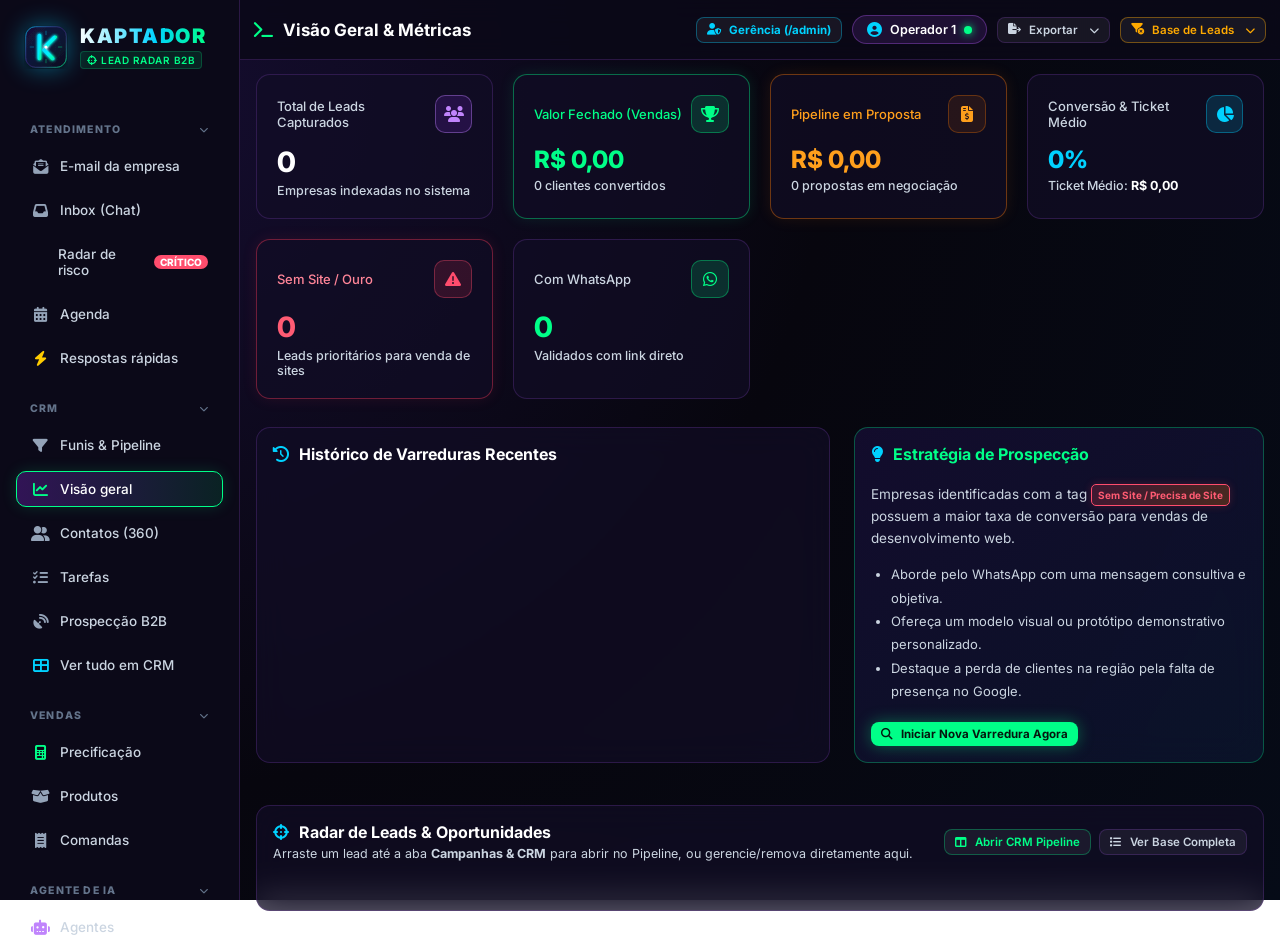
==== commit cea9fb3d: "feat: gestao flexivel de tempo no disparador automatico com piso de 15s e presets" ====
--- a/templates/index.html
+++ b/templates/index.html
@@ -398,7 +398,7 @@
                     </div>
 
                     <form id="scan-form">
-                        <div class="search-form-grid" style="grid-template-columns: 1fr 140px 1.1fr 110px 160px;">
+                        <div class="search-form-grid">
                             <div class="form-group">
                                 <label class="form-label" for="niche-input">
                                     <i class="fas fa-tag"></i> Nicho de Mercado
@@ -449,7 +449,7 @@
                     </form>
 
                     <!-- OPÇÃO DE IMPORTAR DIRETO DO INSTANT DATA SCRAPER -->
-                    <div style="margin-top: 14px; padding-top: 12px; border-top: 1px dashed rgba(157, 78, 221, 0.2); display: flex; align-items: center; justify-content: space-between;">
+                    <div style="margin-top: 14px; padding-top: 12px; border-top: 1px dashed rgba(157, 78, 221, 0.2); display: flex; align-items: center; justify-content: space-between; flex-wrap: wrap; gap: 10px;">
                         <span style="font-size: 12.5px; color: var(--text-secondary);">
                             <i class="fas fa-file-import" style="color:var(--neon-cyan);"></i> Já raspou no Chrome com o <strong>Instant Data Scraper</strong>?
                         </span>
@@ -498,8 +498,8 @@
                             <button class="btn btn-secondary btn-sm" style="color:#ffaa00; border-color: rgba(255, 170, 0, 0.4);" onclick="openCleanupModal('keep_closed')">
                                 <i class="fas fa-shield-alt"></i> Salvar Só Fechados
                             </button>
-                            <button class="btn btn-secondary btn-sm" style="color:#ff5b73; border-color: rgba(255, 91, 115, 0.4);" onclick="openCleanupModal('all')">
-                                <i class="fas fa-trash-alt"></i> Limpar Dados
+                            <button class="btn btn-secondary btn-sm" style="color:#ff4d6d; border-color: rgba(255, 77, 109, 0.5); font-weight: 700; background: rgba(255, 77, 109, 0.08);" onclick="openCleanupModal('all')" title="Excluir ou limpar lista de leads">
+                                <i class="fas fa-trash-alt"></i> Excluir Lista
                             </button>
                         </div>
                     </div>
@@ -508,6 +508,9 @@
                     <div class="table-filters-bar">
                         <div class="filter-buttons" style="flex-wrap: wrap;">
                             <button class="filter-btn active" data-filter="all">Todos os Leads</button>
+                            <button class="filter-btn" data-filter="selected" id="filter-btn-selected" title="Ver apenas os leads marcados na seleção">
+                                <i class="fas fa-check-square" style="color:var(--neon-green);"></i> Selecionados (<span id="filter-selected-badge">0</span>)
+                            </button>
                             <button class="filter-btn" data-filter="no-site" style="border-color: rgba(255, 59, 87, 0.4);">
                                 <i class="fas fa-fire" style="color:var(--alert-red);"></i> Sem Site
                             </button>
@@ -541,8 +544,8 @@
                     </div>
 
                     <!-- BARRA DE AÇÕES EM MASSA -->
-                    <div id="table-bulk-bar" style="display: flex; align-items: center; justify-content: space-between; padding: 10px 16px; background: rgba(0, 255, 136, 0.05); border: 1px solid rgba(0, 255, 136, 0.2); border-radius: 8px; margin-bottom: 12px;">
-                        <div style="display: flex; align-items: center; gap: 12px; font-size: 13px;">
+                    <div id="table-bulk-bar" style="display: flex; align-items: center; justify-content: space-between; padding: 10px 16px; background: rgba(0, 255, 136, 0.05); border: 1px solid rgba(0, 255, 136, 0.2); border-radius: 8px; margin-bottom: 12px; flex-wrap: wrap; gap: 10px;">
+                        <div style="display: flex; align-items: center; gap: 10px; font-size: 13px; flex-wrap: wrap;">
                             <span style="color: var(--text-secondary);">Selecionados: <strong id="selected-leads-count" style="color: var(--neon-green); font-size: 14px;">0</strong></span>
                             <button type="button" class="btn btn-secondary btn-sm" onclick="selectAllLeads(true)">
                                 <i class="fas fa-check-square"></i> Marcar Todos
@@ -550,10 +553,16 @@
                             <button type="button" class="btn btn-secondary btn-sm" onclick="selectAllLeads(false)">
                                 <i class="fas fa-square"></i> Desmarcar
                             </button>
-                        </div>
-                        <div style="display: flex; gap: 10px;">
-                            <button type="button" id="btn-bulk-whatsapp" class="btn btn-neon btn-sm" onclick="handleBulkSendAction(this)">
-                                <i class="fab fa-whatsapp"></i> Disparar WhatsApp em Massa (<span id="bulk-btn-count">0</span>)
+                            <button type="button" id="btn-bulk-delete" class="btn btn-secondary btn-sm" onclick="handleBulkDeleteSelected()" style="color:#ff4d6d; border-color:rgba(255,77,109,0.5); font-weight:700; background:rgba(255,77,109,0.08);" title="Apagar permanentemente apenas os leads que estão selecionados">
+                                <i class="fas fa-trash-alt"></i> Apagar Selecionados (<span id="bulk-delete-count">0</span>)
+                            </button>
+                        </div>
+                        <div style="display: flex; gap: 10px; align-items: center; flex-wrap: wrap;">
+                            <button type="button" id="btn-bulk-enrich" class="btn btn-secondary btn-sm" onclick="handleEnrichSelectedLeads()" style="color:var(--neon-green); border-color:rgba(0,255,136,0.4);" title="Puxar dados reais de contato para os estabelecimentos">
+                                <i class="fas fa-magic"></i> Puxar Dados Reais (<span id="bulk-enrich-count">0</span>)
+                            </button>
+                            <button type="button" id="btn-bulk-whatsapp" class="btn btn-neon btn-sm" onclick="openB2BQuickDispatchModal()" title="Enviar mensagem para os leads selecionados com base na Prospecção B2B">
+                                <i class="fab fa-whatsapp"></i> Enviar Mensagem para Selecionados (<span id="bulk-btn-count">0</span>)
                             </button>
                         </div>
                     </div>
@@ -563,17 +572,18 @@
                         <table class="leads-table">
                             <thead>
                                 <tr>
-                                    <th style="width: 40px; text-align: center;">
+                                    <th style="width: 38px; text-align: center;">
                                         <input type="checkbox" id="th-select-all" class="lead-select-checkbox" onchange="toggleSelectAllRows(this)" title="Selecionar Todos">
                                     </th>
-                                    <th>Empresa</th>
-                                    <th>WhatsApp</th>
-                                    <th>Telefone</th>
-                                    <th>Valor (R$)</th>
-                                    <th>Responsável</th>
-                                    <th>Site Oficial</th>
-                                    <th>Google / Maps</th>
-                                    <th>Ações</th>
+                                    <th class="th-col-empresa">Empresa</th>
+                                    <th class="th-col-wa">WhatsApp</th>
+                                    <th class="th-col-tel">Telefone</th>
+                                    <th class="th-col-insta">Instagram</th>
+                                    <th class="th-col-valor">Valor (R$)</th>
+                                    <th class="th-col-resp">Responsável</th>
+                                    <th class="th-col-site">Site Oficial</th>
+                                    <th class="th-col-maps">Google / Maps</th>
+                                    <th class="th-col-acoes">Ações</th>
                                 </tr>
                             </thead>
                             <tbody id="leads-table-body">
@@ -1131,11 +1141,11 @@
                                     <div style="display: grid; grid-template-columns: 1fr 1fr; gap: 10px;">
                                         <div>
                                             <span style="font-size: 12px; font-weight: 500; color: var(--text-secondary);">Delay Mínimo (seg):</span>
-                                            <input type="number" id="bulk-delay-min" class="form-control" value="15" min="5" max="60" style="padding: 6px 10px; font-size: 12px;">
+                                            <input type="number" id="bulk-delay-min" class="form-control" value="15" min="15" max="3600" style="padding: 6px 10px; font-size: 12px;" title="Mínimo obrigatório de 15 segundos">
                                         </div>
                                         <div>
                                             <span style="font-size: 12px; font-weight: 500; color: var(--text-secondary);">Delay Máximo (seg):</span>
-                                            <input type="number" id="bulk-delay-max" class="form-control" value="35" min="10" max="120" style="padding: 6px 10px; font-size: 12px;">
+                                            <input type="number" id="bulk-delay-max" class="form-control" value="35" min="15" max="3600" style="padding: 6px 10px; font-size: 12px;">
                                         </div>
                                     </div>
                                     <small style="color: var(--text-secondary); font-size: 11.5px; margin-top: 6px; display: block;">
@@ -1270,8 +1280,8 @@
                     </div>
                     <div class="card" style="padding: 16px; border-left: 3px solid #ffcc00;">
                         <div style="color: var(--text-secondary); font-size: 11.5px; text-transform: uppercase; font-weight: 700;">Proteção Anti-Banimento</div>
-                        <div style="font-size: 18px; font-weight: 800; color: #ffcc00; margin-top: 8px;">ATIVADA (15s-35s)</div>
-                        <small style="color: var(--text-muted); font-size: 11px;">Simulação de digitação humana</small>
+                        <div id="disp-kpi-delay-text" style="font-size: 18px; font-weight: 800; color: #ffcc00; margin-top: 8px;">ATIVADA (15s-35s)</div>
+                        <small id="disp-kpi-delay-desc" style="color: var(--text-muted); font-size: 11px;">Mínimo obrigatório de 15s</small>
                     </div>
                 </div>
 
@@ -1424,14 +1434,55 @@
                                     <span>Garantir rodapé anti-bloqueio / LGPD: <em style="color:var(--text-secondary);">"Se preferir não receber mensagens, é só me avisar."</em></span>
                                 </label>
 
-                                <div style="display: flex; align-items: center; gap: 14px; background: rgba(0,255,136,0.03); border: 1px solid rgba(0,255,136,0.15); border-radius: 8px; padding: 10px 14px;">
-                                    <i class="fas fa-shield-alt" style="color: var(--neon-green); font-size: 18px;"></i>
-                                    <div style="display: flex; align-items: center; gap: 8px; flex-wrap: wrap;">
-                                        <span style="font-size: 12px; color: var(--text-secondary);">Delay Humano Randômico:</span>
-                                        <input type="number" id="disp-delay-min" class="form-control" value="15" min="5" max="60" style="width: 60px; padding: 4px 8px; font-size: 12px; text-align: center;">
-                                        <span style="font-size: 12px; color: var(--text-secondary);">a</span>
-                                        <input type="number" id="disp-delay-max" class="form-control" value="35" min="10" max="120" style="width: 60px; padding: 4px 8px; font-size: 12px; text-align: center;">
-                                        <span style="font-size: 12px; color: var(--text-secondary);">segundos entre cada envio</span>
+                                <!-- GERENCIAMENTO DE CADÊNCIA & TEMPO DE DISPARO -->
+                                <div class="disp-time-management-box">
+                                    <div style="display: flex; justify-content: space-between; align-items: center; flex-wrap: wrap; gap: 8px;">
+                                        <div style="display: flex; align-items: center; gap: 8px;">
+                                            <i class="fas fa-clock" style="color: var(--neon-green); font-size: 16px;"></i>
+                                            <span style="font-size: 13px; font-weight: 700; color: #fff;">Cadência & Intervalo Anti-Banimento</span>
+                                            <span style="background: rgba(0, 255, 136, 0.15); color: var(--neon-green); border: 1px solid rgba(0, 255, 136, 0.35); font-size: 10px; font-weight: 800; padding: 2px 7px; border-radius: 10px;" title="Tempo mínimo estrito exigido pelo sistema para evitar banimento">MÍNIMO: 15s</span>
+                                        </div>
+                                        <span id="disp-time-human-desc" style="font-size: 12px; color: var(--neon-cyan); font-weight: 700;">
+                                            Média: ~25s por envio
+                                        </span>
+                                    </div>
+
+                                    <!-- PRESETS RÁPIDOS DE CADÊNCIA -->
+                                    <div class="disp-time-presets">
+                                        <button type="button" class="disp-preset-btn active" id="btn-preset-15-35" onclick="setDisparadorDelayPreset(15, 35)">
+                                            ⚡ Rápido Seguro (15s - 35s)
+                                        </button>
+                                        <button type="button" class="disp-preset-btn" id="btn-preset-30-60" onclick="setDisparadorDelayPreset(30, 60)">
+                                            🛡️ Moderado (30s - 60s)
+                                        </button>
+                                        <button type="button" class="disp-preset-btn" id="btn-preset-60-120" onclick="setDisparadorDelayPreset(60, 120)">
+                                            ⏳ Lento (1 a 2 min)
+                                        </button>
+                                        <button type="button" class="disp-preset-btn" id="btn-preset-120-300" onclick="setDisparadorDelayPreset(120, 300)">
+                                            ☕ Ultra Seguro (2 a 5 min)
+                                        </button>
+                                        <button type="button" class="disp-preset-btn" id="btn-preset-300-600" onclick="setDisparadorDelayPreset(300, 600)">
+                                            🧘 Muito Espaçado (5 a 10 min)
+                                        </button>
+                                    </div>
+
+                                    <!-- INPUTS DE AJUSTE LIVRE (PISO MÍNIMO 15s) -->
+                                    <div style="display: flex; align-items: center; gap: 10px; flex-wrap: wrap; background: rgba(0,0,0,0.3); padding: 8px 12px; border-radius: 8px; border: 1px solid rgba(255,255,255,0.06);">
+                                        <span style="font-size: 11.5px; color: var(--text-secondary); font-weight: 600;">Personalizado:</span>
+                                        <div style="display: flex; align-items: center; gap: 5px;">
+                                            <span style="font-size: 11.5px; color: var(--text-secondary);">Min:</span>
+                                            <input type="number" id="disp-delay-min" class="form-control" value="15" min="15" max="3600" style="width: 70px; padding: 4px 8px; font-size: 12px; text-align: center;" onchange="onDisparadorDelayChange()" oninput="onDisparadorDelayChange()" title="Tempo mínimo permitido: 15 segundos">
+                                            <span style="font-size: 11.5px; color: var(--text-secondary);">seg</span>
+                                        </div>
+                                        <span style="color: var(--text-secondary); font-size: 11.5px;">a</span>
+                                        <div style="display: flex; align-items: center; gap: 5px;">
+                                            <span style="font-size: 11.5px; color: var(--text-secondary);">Max:</span>
+                                            <input type="number" id="disp-delay-max" class="form-control" value="35" min="15" max="3600" style="width: 70px; padding: 4px 8px; font-size: 12px; text-align: center;" onchange="onDisparadorDelayChange()" oninput="onDisparadorDelayChange()" title="Sem teto fixo - configure quanto tempo desejar">
+                                            <span style="font-size: 11.5px; color: var(--text-secondary);">seg</span>
+                                        </div>
+                                        <div id="disp-total-time-estimate" class="disp-time-estimate-pill" style="margin-left: auto;">
+                                            ⏱️ Estimativa: ~5 min
+                                        </div>
                                     </div>
                                 </div>
                             </div>
@@ -2720,7 +2771,105 @@
                 </div>
             </section>
 
-        </main>
+    <!-- MODAL DE DISPARO RÁPIDO PARA SELECIONADOS NA PROSPECÇÃO B2B -->
+    <div id="modal-b2b-quick-dispatch" class="modal-overlay">
+        <div class="modal-container" style="max-width: 620px;">
+            <div class="modal-header">
+                <div>
+                    <h3 style="color: #fff; font-size: 18px; font-weight: 800; display:flex; align-items:center; gap:8px;">
+                        <i class="fab fa-whatsapp" style="color:var(--neon-green);"></i> Enviar Mensagem para Selecionados
+                    </h3>
+                    <span style="font-size: 12px; color: var(--text-secondary);">
+                        Disparo com base na Prospecção B2B • <strong id="b2b-modal-selected-count" style="color:var(--neon-green);">0</strong> empresas selecionadas
+                    </span>
+                </div>
+                <button type="button" class="modal-close" onclick="closeB2BQuickDispatchModal()"><i class="fas fa-times"></i></button>
+            </div>
+
+            <div style="display: flex; flex-direction: column; gap: 16px; padding: 14px 0;">
+                <!-- SELETOR DE ETAPA DA PROSPECÇÃO B2B -->
+                <div class="form-group">
+                    <label class="form-label" style="font-weight: 700; color: var(--neon-cyan);">
+                        <i class="fas fa-layer-group"></i> Etapa da Mensagem de Prospecção:
+                    </label>
+                    <div style="display: grid; grid-template-columns: repeat(auto-fit, minmax(130px, 1fr)); gap: 8px;">
+                        <button type="button" class="btn btn-secondary btn-sm b2b-template-pill active" onclick="selectB2BTemplate('contato')" id="btn-tpl-contato" style="padding: 7px 10px; font-size: 11.5px; border-color: var(--neon-green); color: var(--neon-green); font-weight: 700;">
+                            <i class="fas fa-handshake"></i> 1º Contato (Maps)
+                        </button>
+                        <button type="button" class="btn btn-secondary btn-sm b2b-template-pill" onclick="selectB2BTemplate('follow1')" id="btn-tpl-follow1" style="padding: 7px 10px; font-size: 11.5px;">
+                            <i class="fas fa-file-invoice-dollar"></i> Follow 1 (Proposta)
+                        </button>
+                        <button type="button" class="btn btn-secondary btn-sm b2b-template-pill" onclick="selectB2BTemplate('follow2')" id="btn-tpl-follow2" style="padding: 7px 10px; font-size: 11.5px;">
+                            <i class="fas fa-bell"></i> Follow 2 (Prévia)
+                        </button>
+                        <button type="button" class="btn btn-secondary btn-sm b2b-template-pill" onclick="selectB2BTemplate('custom')" id="btn-tpl-custom" style="padding: 7px 10px; font-size: 11.5px;">
+                            <i class="fas fa-pen"></i> Personalizada
+                        </button>
+                    </div>
+                </div>
+
+                <!-- TEXTO DA MENSAGEM -->
+                <div class="form-group">
+                    <div style="display:flex; justify-content:space-between; align-items:center; margin-bottom: 6px;">
+                        <label class="form-label" style="margin-bottom:0;">
+                            <i class="fas fa-comment-dots"></i> Conteúdo da Mensagem (WhatsApp):
+                        </label>
+                        <span style="font-size: 11px; color: var(--text-muted);">Tags: <code style="color:var(--neon-green);">{nome}</code>, <code style="color:var(--neon-cyan);">{empresa}</code>, <code style="color:#ffaa00;">{cidade}</code></span>
+                    </div>
+                    <textarea id="b2b-modal-message-text" class="form-control" rows="5" style="font-family: var(--font-main); font-size: 13.5px; line-height: 1.5; resize: vertical;" placeholder="Escreva a mensagem aqui..."></textarea>
+                </div>
+
+                <!-- DELAY HUMANO ANTI-BAN -->
+                <div style="display: flex; gap: 14px; align-items: center; background: rgba(255,255,255,0.03); border: 1px solid var(--border-color); border-radius: 8px; padding: 10px 14px;">
+                    <div style="font-size: 12.5px; color: var(--text-secondary); display:flex; align-items:center; gap:8px;">
+                        <i class="fas fa-shield-alt" style="color:var(--neon-green); font-size:16px;"></i>
+                        <span>Delay Anti-Ban (Humano):</span>
+                    </div>
+                    <div style="display:flex; align-items:center; gap:8px; margin-left:auto;">
+                        <input type="number" id="b2b-delay-min" class="form-control" value="15" min="15" max="3600" style="width: 65px; height: 32px; padding: 4px 8px; text-align: center; font-size: 12.5px;" title="Mínimo obrigatório de 15 segundos">
+                        <span style="font-size: 12px; color: var(--text-muted);">a</span>
+                        <input type="number" id="b2b-delay-max" class="form-control" value="35" min="15" max="3600" style="width: 65px; height: 32px; padding: 4px 8px; text-align: center; font-size: 12.5px;">
+                        <span style="font-size: 12px; color: var(--text-muted);">seg</span>
+                    </div>
+                </div>
+
+                <!-- LISTA DE DESTINATÁRIOS PRÉVIA -->
+                <div style="background: rgba(14, 11, 28, 0.6); border: 1px solid var(--border-color); border-radius: 8px; padding: 10px 14px; max-height: 120px; overflow-y: auto;">
+                    <div style="font-size: 11.5px; font-weight: 700; color: var(--text-secondary); margin-bottom: 6px; text-transform: uppercase;">
+                        Destinatários Selecionados:
+                    </div>
+                    <div id="b2b-modal-recipient-preview" style="display: flex; flex-direction: column; gap: 4px; font-size: 12px;">
+                        <!-- Injetado via JS -->
+                    </div>
+                </div>
+
+                <!-- PAINEL DE PROGRESSO DE ENVIO -->
+                <div id="b2b-dispatch-progress-panel" style="display: none; background: rgba(0, 255, 136, 0.05); border: 1px solid rgba(0, 255, 136, 0.25); border-radius: 8px; padding: 12px 14px;">
+                    <div style="display:flex; justify-content:space-between; align-items:center; margin-bottom: 8px;">
+                        <span id="b2b-dispatch-status-text" style="font-size: 12.5px; font-weight: 700; color: var(--neon-green);">
+                            <i class="fas fa-spinner fa-spin"></i> Disparando mensagens...
+                        </span>
+                        <span id="b2b-dispatch-pct-text" style="font-size: 13px; font-weight: 800; font-family: var(--font-mono); color: var(--neon-green);">0%</span>
+                    </div>
+                    <div style="width: 100%; height: 8px; background: rgba(255,255,255,0.08); border-radius: 4px; overflow: hidden; margin-bottom: 8px;">
+                        <div id="b2b-dispatch-progress-bar" style="width: 0%; height: 100%; background: linear-gradient(90deg, var(--neon-cyan), var(--neon-green)); border-radius: 4px; transition: width 0.3s ease;"></div>
+                    </div>
+                    <div id="b2b-dispatch-log-box" style="font-family: var(--font-mono); font-size: 11px; color: #a7f3d0; max-height: 80px; overflow-y: auto;"></div>
+                </div>
+            </div>
+
+            <div style="display: flex; justify-content: space-between; align-items: center; border-top: 1px solid var(--border-color); padding-top: 14px; margin-top: 4px;">
+                <button type="button" class="btn btn-secondary btn-sm" onclick="closeB2BQuickDispatchModal()">Fechar</button>
+                <div style="display: flex; gap: 10px;">
+                    <button type="button" id="btn-b2b-stop-dispatch" class="btn btn-secondary btn-sm" onclick="stopB2BQuickDispatch()" style="display: none; color: var(--alert-red); border-color: rgba(255,77,109,0.4);">
+                        <i class="fas fa-stop"></i> Interromper
+                    </button>
+                    <button type="button" id="btn-b2b-start-dispatch" class="btn btn-neon btn-sm" onclick="startB2BQuickDispatch()">
+                        <i class="fas fa-paper-plane"></i> Iniciar Disparo para Selecionados
+                    </button>
+                </div>
+            </div>
+        </div>
     </div>
 
     <!-- MODAL DE DETALHES DO LEAD -->
@@ -2750,12 +2899,15 @@
                 <!-- LINKS DE ANÁLISE OFICIAL (GOOGLE / MAPS / MARKDOWN) -->
                 <div style="display: flex; gap: 8px; flex-wrap: wrap; align-items: center; justify-content: space-between; background: rgba(0, 0, 0, 0.3); padding: 10px 14px; border-radius: 8px; border: 1px solid rgba(0, 210, 255, 0.15);">
                     <div style="display: flex; gap: 8px; flex-wrap: wrap; align-items: center;">
-                        <a id="modal-google-maps-btn" href="#" target="_blank" class="btn btn-secondary btn-sm" style="color:var(--neon-cyan); border-color:rgba(0,210,255,0.4);">
+                        <a id="modal-google-maps-btn" href="#" target="_blank" rel="noopener noreferrer" class="btn btn-secondary btn-sm" style="color:var(--neon-cyan); border-color:rgba(0,210,255,0.4);" title="Abrir localização exata no Google Maps">
                             <i class="fas fa-map-marked-alt"></i> Ver no Google Maps
                         </a>
-                        <a id="modal-google-search-btn" href="#" target="_blank" class="btn btn-secondary btn-sm" style="color:#ffb703; border-color:rgba(255,183,3,0.4);">
+                        <a id="modal-google-search-btn" href="#" target="_blank" rel="noopener noreferrer" class="btn btn-secondary btn-sm" style="color:#ffb703; border-color:rgba(255,183,3,0.4);">
                             <i class="fab fa-google"></i> Analisar no Google
                         </a>
+                        <button type="button" id="modal-enrich-btn" class="btn btn-secondary btn-sm" style="color:var(--neon-green); border-color:rgba(0,255,136,0.4);" onclick="handleModalEnrichLead()" title="Consultar dados reais de contato no Google Maps e Web">
+                            <i class="fas fa-magic"></i> Puxar Dados Reais
+                        </button>
                     </div>
                     <div>
                         <button type="button" class="btn btn-secondary btn-sm" style="color:var(--neon-green); border-color:rgba(0,255,136,0.4);" onclick="copyLeadMarkdownDossier()">
@@ -2776,7 +2928,17 @@
                         <span style="color:var(--text-secondary); display:flex; align-items:center; gap:5px; font-size:11.5px; font-weight:600; text-transform:uppercase; letter-spacing:0.5px; margin-bottom:4px;">
                             <i class="fab fa-instagram" style="color:#ff75a0;"></i> INSTAGRAM:
                         </span>
-                        <div id="modal-lead-instagram" style="font-weight:600; font-size:13.5px; color:#ffffff;">Não detectado</div>
+                        <div id="modal-lead-instagram-container" style="display: flex; flex-direction: column; gap: 6px;">
+                            <div id="modal-lead-instagram" style="font-weight:600; font-size:13.5px; color:#ffffff;">Não detectado</div>
+                            <div style="display:flex; gap:6px; align-items:center; flex-wrap:wrap; margin-top:2px;">
+                                <button type="button" id="modal-search-insta-btn" class="btn btn-instagram btn-sm" onclick="handleModalSearchInstagram()" title="Buscar perfil comercial no Instagram">
+                                    <i class="fab fa-instagram"></i> Buscar Instagram
+                                </button>
+                                <button type="button" class="btn btn-secondary btn-sm" onclick="handleModalEditInstagram()" title="Editar ou definir @manualmente" style="padding:3px 6px; font-size:10px;">
+                                    <i class="fas fa-pen"></i>
+                                </button>
+                            </div>
+                        </div>
                     </div>
                     <div style="background: rgba(255,255,255,0.04); border: 1px solid rgba(157, 78, 221, 0.25); padding: 12px; border-radius: 8px;">
                         <span style="color:var(--text-secondary); display:flex; align-items:center; gap:5px; font-size:11.5px; font-weight:600; text-transform:uppercase; letter-spacing:0.5px; margin-bottom:4px;">
--- a/static/css/style.css
+++ b/static/css/style.css
@@ -242,6 +242,11 @@
     display: flex;
     flex-direction: column;
     min-height: 100vh;
+    min-width: 0;
+    width: calc(100vw - 270px);
+    max-width: calc(100vw - 270px);
+    box-sizing: border-box;
+    overflow-x: hidden;
 }
 
 /* TOPBAR */
@@ -253,10 +258,14 @@
     display: flex;
     align-items: center;
     justify-content: space-between;
-    padding: 0 32px;
+    padding: 0 24px;
     position: sticky;
     top: 0;
     z-index: 40;
+    min-width: 0;
+    max-width: 100%;
+    flex-wrap: wrap;
+    gap: 10px;
 }
 
 .page-title {
@@ -347,13 +356,20 @@
 
 /* CONTAINER DAS PÁGINAS */
 .content-container {
-    padding: 32px;
+    padding: 22px 28px;
     flex: 1;
+    min-width: 0;
+    max-width: 100%;
+    width: 100%;
+    box-sizing: border-box;
 }
 
 .tab-content {
     display: none;
     animation: fadeIn 0.3s ease;
+    min-width: 0;
+    max-width: 100%;
+    width: 100%;
 }
 
 .tab-content.active {
@@ -370,11 +386,15 @@
     background: var(--bg-card);
     border: 1px solid var(--border-color);
     border-radius: 14px;
-    padding: 24px;
+    padding: 22px 24px;
     backdrop-filter: blur(16px);
     position: relative;
     overflow: hidden;
     margin-bottom: 24px;
+    min-width: 0;
+    max-width: 100%;
+    width: 100%;
+    box-sizing: border-box;
 }
 
 .card-header {
@@ -382,6 +402,8 @@
     align-items: center;
     justify-content: space-between;
     margin-bottom: 20px;
+    flex-wrap: wrap;
+    gap: 12px;
 }
 
 .card-title {
@@ -486,9 +508,25 @@
 /* FORMULÁRIO DE VARREDURA */
 .search-form-grid {
     display: grid;
-    grid-template-columns: 1.2fr 1fr 140px 180px;
-    gap: 16px;
+    grid-template-columns: minmax(180px, 1.4fr) 120px minmax(180px, 1.5fr) 85px 150px;
+    gap: 12px;
     align-items: flex-end;
+    width: 100%;
+    min-width: 0;
+}
+
+@media (max-width: 1400px) {
+    .search-form-grid {
+        grid-template-columns: 1.2fr 110px 1.3fr 75px 135px;
+        gap: 10px;
+    }
+}
+
+@media (max-width: 1180px) {
+    .search-form-grid {
+        grid-template-columns: 1fr 1fr;
+        gap: 12px;
+    }
 }
 
 .form-group {
@@ -612,13 +650,17 @@
     align-items: center;
     justify-content: space-between;
     margin-bottom: 18px;
-    gap: 16px;
+    gap: 12px;
     flex-wrap: wrap;
+    min-width: 0;
+    max-width: 100%;
 }
 
 .filter-buttons {
     display: flex;
-    gap: 8px;
+    gap: 6px;
+    flex-wrap: wrap;
+    min-width: 0;
 }
 
 .filter-btn {
@@ -673,7 +715,10 @@
 
 .leads-table-container {
     width: 100%;
+    max-width: 100%;
+    min-width: 0;
     overflow-x: auto;
+    -webkit-overflow-scrolling: touch;
     border-radius: 10px;
     border: 1px solid var(--border-color);
     background: rgba(14, 11, 28, 0.6);
@@ -681,6 +726,7 @@
 
 .leads-table {
     width: 100%;
+    min-width: 980px;
     border-collapse: collapse;
     text-align: left;
     font-size: 13.5px;
@@ -708,6 +754,64 @@
     background: rgba(255, 255, 255, 0.025);
 }
 
+/* LARGURAS DAS COLUNAS DA TABELA DE PROSPECÇÃO B2B */
+.leads-table th.th-col-empresa,
+.leads-table td.col-empresa {
+    width: 320px;
+    min-width: 280px;
+    max-width: 380px;
+}
+
+.leads-table th.th-col-site,
+.leads-table td.col-site {
+    width: 110px;
+    min-width: 95px;
+    max-width: 125px;
+    text-align: center;
+}
+
+.leads-table th.th-col-wa,
+.leads-table td.col-wa {
+    width: 125px;
+    min-width: 110px;
+}
+
+.leads-table th.th-col-tel,
+.leads-table td.col-tel {
+    width: 125px;
+    min-width: 110px;
+}
+
+.leads-table th.th-col-insta,
+.leads-table td.col-insta {
+    width: 115px;
+    min-width: 105px;
+}
+
+.leads-table th.th-col-valor,
+.leads-table td.col-valor {
+    width: 95px;
+    min-width: 90px;
+}
+
+.leads-table th.th-col-resp,
+.leads-table td.col-resp {
+    width: 95px;
+    min-width: 90px;
+}
+
+.leads-table th.th-col-maps,
+.leads-table td.col-maps {
+    width: 105px;
+    min-width: 95px;
+}
+
+.leads-table th.th-col-acoes,
+.leads-table td.col-acoes {
+    width: 105px;
+    min-width: 95px;
+}
+
 .company-cell {
     display: flex;
     flex-direction: column;
@@ -739,35 +843,45 @@
 .badge-no-site {
     display: inline-flex;
     align-items: center;
-    gap: 6px;
+    gap: 4px;
     background: linear-gradient(135deg, rgba(255, 59, 87, 0.2), rgba(255, 120, 0, 0.25));
     border: 1px solid var(--alert-red);
     color: #ff5b73;
-    padding: 5px 10px;
-    border-radius: 6px;
-    font-size: 11.5px;
+    padding: 3px 8px;
+    border-radius: 5px;
+    font-size: 11px;
     font-weight: 700;
-    box-shadow: 0 0 10px rgba(255, 59, 87, 0.2);
-    animation: pulseAlert 2s infinite ease-in-out;
-}
-
-@keyframes pulseAlert {
-    0%, 100% { box-shadow: 0 0 8px rgba(255, 59, 87, 0.2); }
-    50% { box-shadow: 0 0 16px rgba(255, 59, 87, 0.5); }
+    box-shadow: 0 0 8px rgba(255, 59, 87, 0.2);
+    white-space: nowrap;
 }
 
 .badge-has-site {
     display: inline-flex;
     align-items: center;
-    gap: 6px;
+    gap: 4px;
     color: var(--neon-cyan);
     text-decoration: none;
-    font-size: 12.5px;
-    font-weight: 500;
+    font-size: 11.5px;
+    font-weight: 600;
+    background: rgba(0, 210, 255, 0.08);
+    border: 1px solid rgba(0, 210, 255, 0.25);
+    padding: 3px 8px;
+    border-radius: 5px;
+    white-space: nowrap;
+    transition: all 0.2s ease;
 }
 .badge-has-site:hover {
-    text-decoration: underline;
+    background: rgba(0, 210, 255, 0.2);
     color: #fff;
+    border-color: var(--neon-cyan);
+}
+
+.b2b-template-pill.active {
+    background: rgba(0, 255, 136, 0.15) !important;
+    border-color: var(--neon-green) !important;
+    color: var(--neon-green) !important;
+    font-weight: 700 !important;
+    box-shadow: 0 0 10px rgba(0, 255, 136, 0.2);
 }
 
 .email-link {
@@ -1694,6 +1808,47 @@
     transform: translateY(-1px);
 }
 
+.btn-instagram {
+    display: inline-flex;
+    align-items: center;
+    gap: 5px;
+    background: linear-gradient(45deg, #f09433, #e6683c, #dc2743, #cc2366, #bc1888);
+    color: #ffffff !important;
+    border: none;
+    padding: 4px 8px;
+    border-radius: 6px;
+    font-size: 11.5px;
+    font-weight: 600;
+    text-decoration: none;
+    transition: all 0.2s ease;
+    cursor: pointer;
+}
+.btn-instagram:hover {
+    opacity: 0.92;
+    transform: translateY(-1px);
+    box-shadow: 0 0 12px rgba(225, 48, 108, 0.5);
+}
+.btn-instagram-search {
+    display: inline-flex;
+    align-items: center;
+    gap: 4px;
+    background: rgba(225, 48, 108, 0.1);
+    color: #ff6b9d;
+    border: 1px solid rgba(225, 48, 108, 0.35);
+    padding: 4px 8px;
+    border-radius: 6px;
+    font-size: 11.5px;
+    font-weight: 600;
+    transition: all 0.2s ease;
+    cursor: pointer;
+}
+.btn-instagram-search:hover {
+    background: rgba(225, 48, 108, 0.22);
+    color: #fff;
+    border-color: #e1306c;
+}
+
+
 /* FOTOS BADGE & GALERIA */
 .badge-photos {
     display: inline-flex;
@@ -3260,8 +3415,106 @@
     box-shadow: 0 0 8px rgba(0, 255, 136, 0.4);
 }
 
-
-
-
-
-
+/* RESPONSIVIDADE & AJUSTES ANTI-CORTE PARA TELAS DE NOTEBOOK / DESKTOP (<= 1440px / 1366px / 1280px) */
+@media (max-width: 1440px) {
+    .content-container {
+        padding: 18px 20px;
+    }
+    .topbar {
+        padding: 0 18px;
+    }
+    .card {
+        padding: 18px 20px;
+        margin-bottom: 18px;
+    }
+    .filter-btn {
+        padding: 5px 10px;
+        font-size: 11.5px;
+    }
+    .btn-sm {
+        padding: 5px 10px;
+        font-size: 11.5px;
+    }
+    .search-box {
+        min-width: 200px;
+        flex: 1;
+    }
+}
+
+@media (max-width: 1280px) {
+    .sidebar {
+        width: 240px;
+    }
+    .main-wrapper {
+        margin-left: 240px;
+        width: calc(100vw - 240px);
+        max-width: calc(100vw - 240px);
+    }
+    .content-container {
+        padding: 14px 16px;
+    }
+    .topbar {
+        padding: 0 14px;
+        height: 60px;
+    }
+    .page-title {
+        font-size: 17px;
+    }
+    .card {
+        padding: 16px;
+    }
+}
+
+/* ========================================================
+   GERENCIAMENTO DE TEMPO DO DISPARADOR AUTOMÁTICO (ANTI-BAN)
+   ======================================================== */
+.disp-time-management-box {
+    background: rgba(0, 255, 136, 0.03);
+    border: 1px solid rgba(0, 255, 136, 0.2);
+    border-radius: 10px;
+    padding: 14px 16px;
+    display: flex;
+    flex-direction: column;
+    gap: 10px;
+}
+.disp-time-presets {
+    display: flex;
+    gap: 8px;
+    flex-wrap: wrap;
+}
+.disp-preset-btn {
+    background: rgba(255, 255, 255, 0.05);
+    border: 1px solid rgba(255, 255, 255, 0.15);
+    color: var(--text-secondary);
+    border-radius: 6px;
+    padding: 6px 11px;
+    font-size: 11.5px;
+    font-weight: 600;
+    cursor: pointer;
+    transition: all 0.2s ease;
+    display: inline-flex;
+    align-items: center;
+    gap: 5px;
+}
+.disp-preset-btn:hover {
+    background: rgba(0, 255, 136, 0.1);
+    color: var(--neon-green);
+    border-color: rgba(0, 255, 136, 0.4);
+    transform: translateY(-1px);
+}
+.disp-preset-btn.active {
+    background: rgba(0, 255, 136, 0.16);
+    color: var(--neon-green);
+    border-color: var(--neon-green);
+    box-shadow: 0 0 10px rgba(0, 255, 136, 0.25);
+    font-weight: 700;
+}
+.disp-time-estimate-pill {
+    background: rgba(0, 210, 255, 0.08);
+    border: 1px solid rgba(0, 210, 255, 0.25);
+    color: var(--neon-cyan);
+    padding: 4px 10px;
+    border-radius: 6px;
+    font-size: 11px;
+    font-weight: 600;
+}
